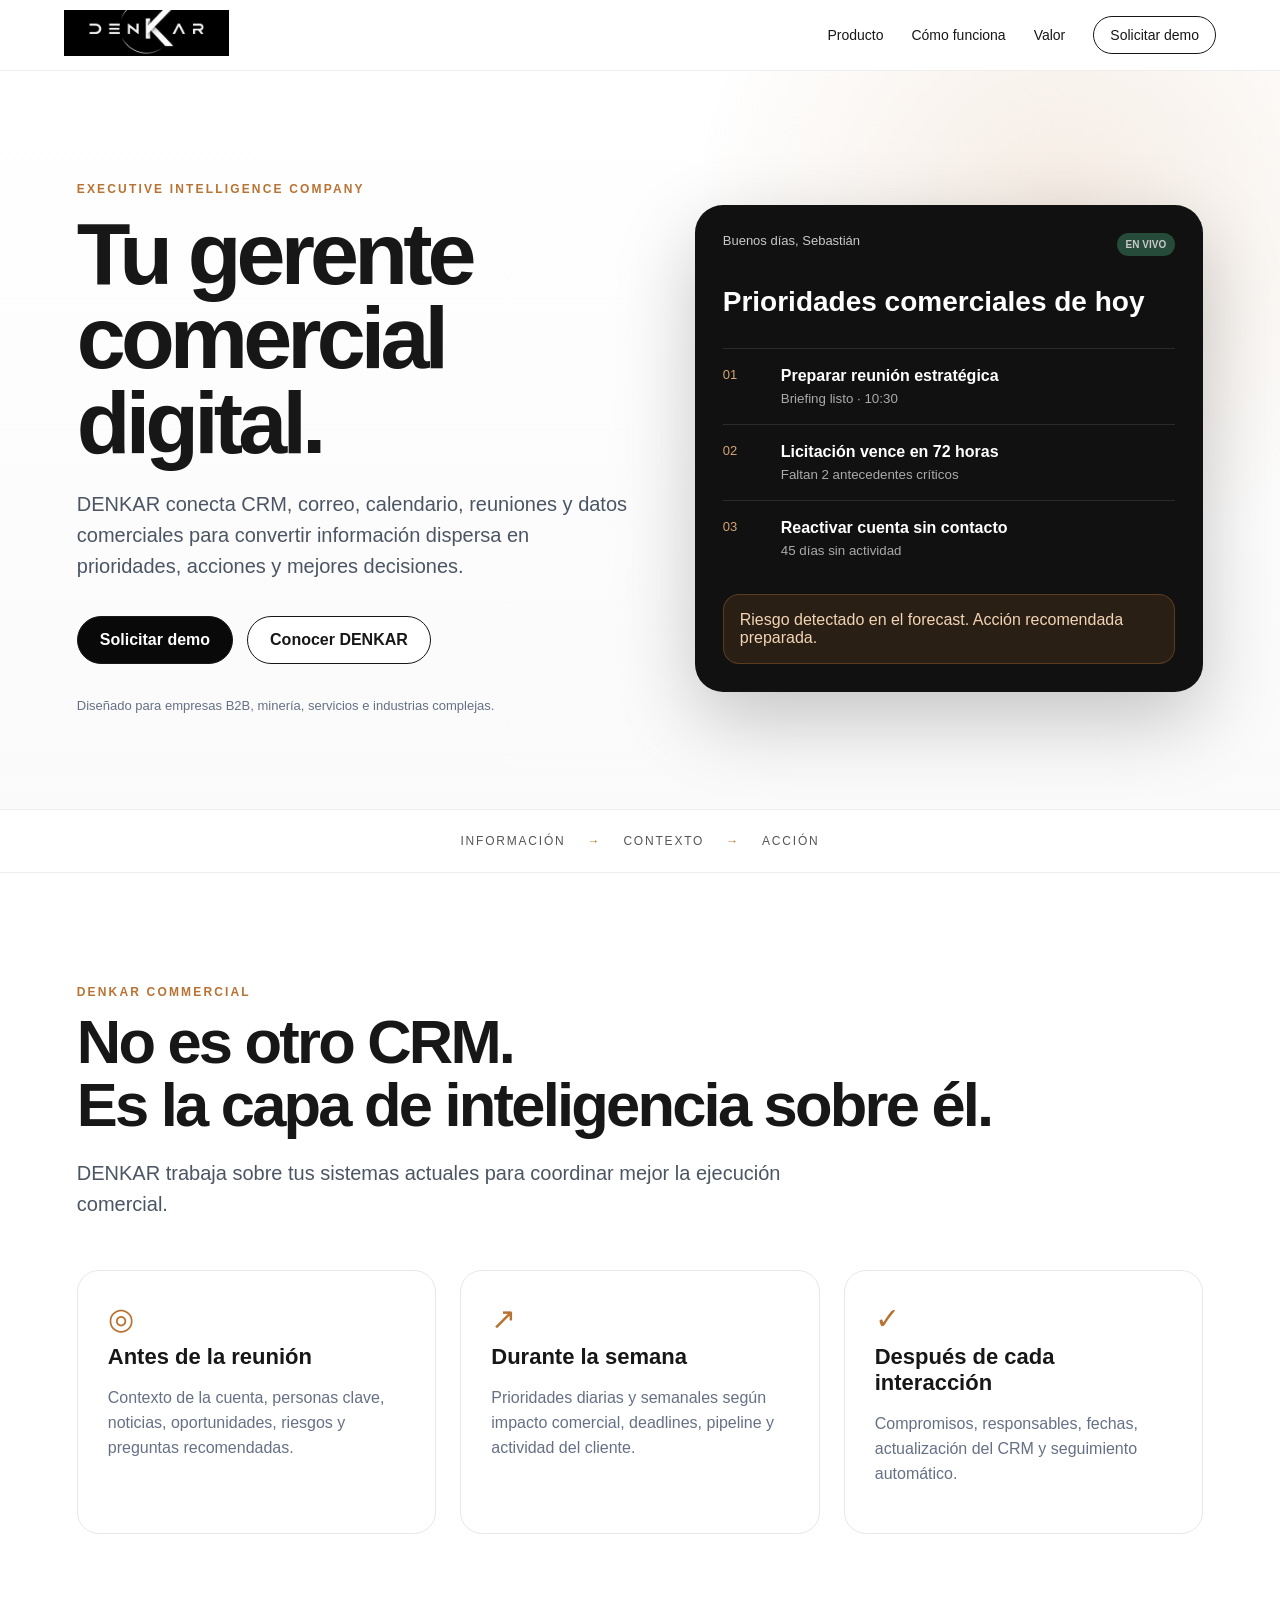
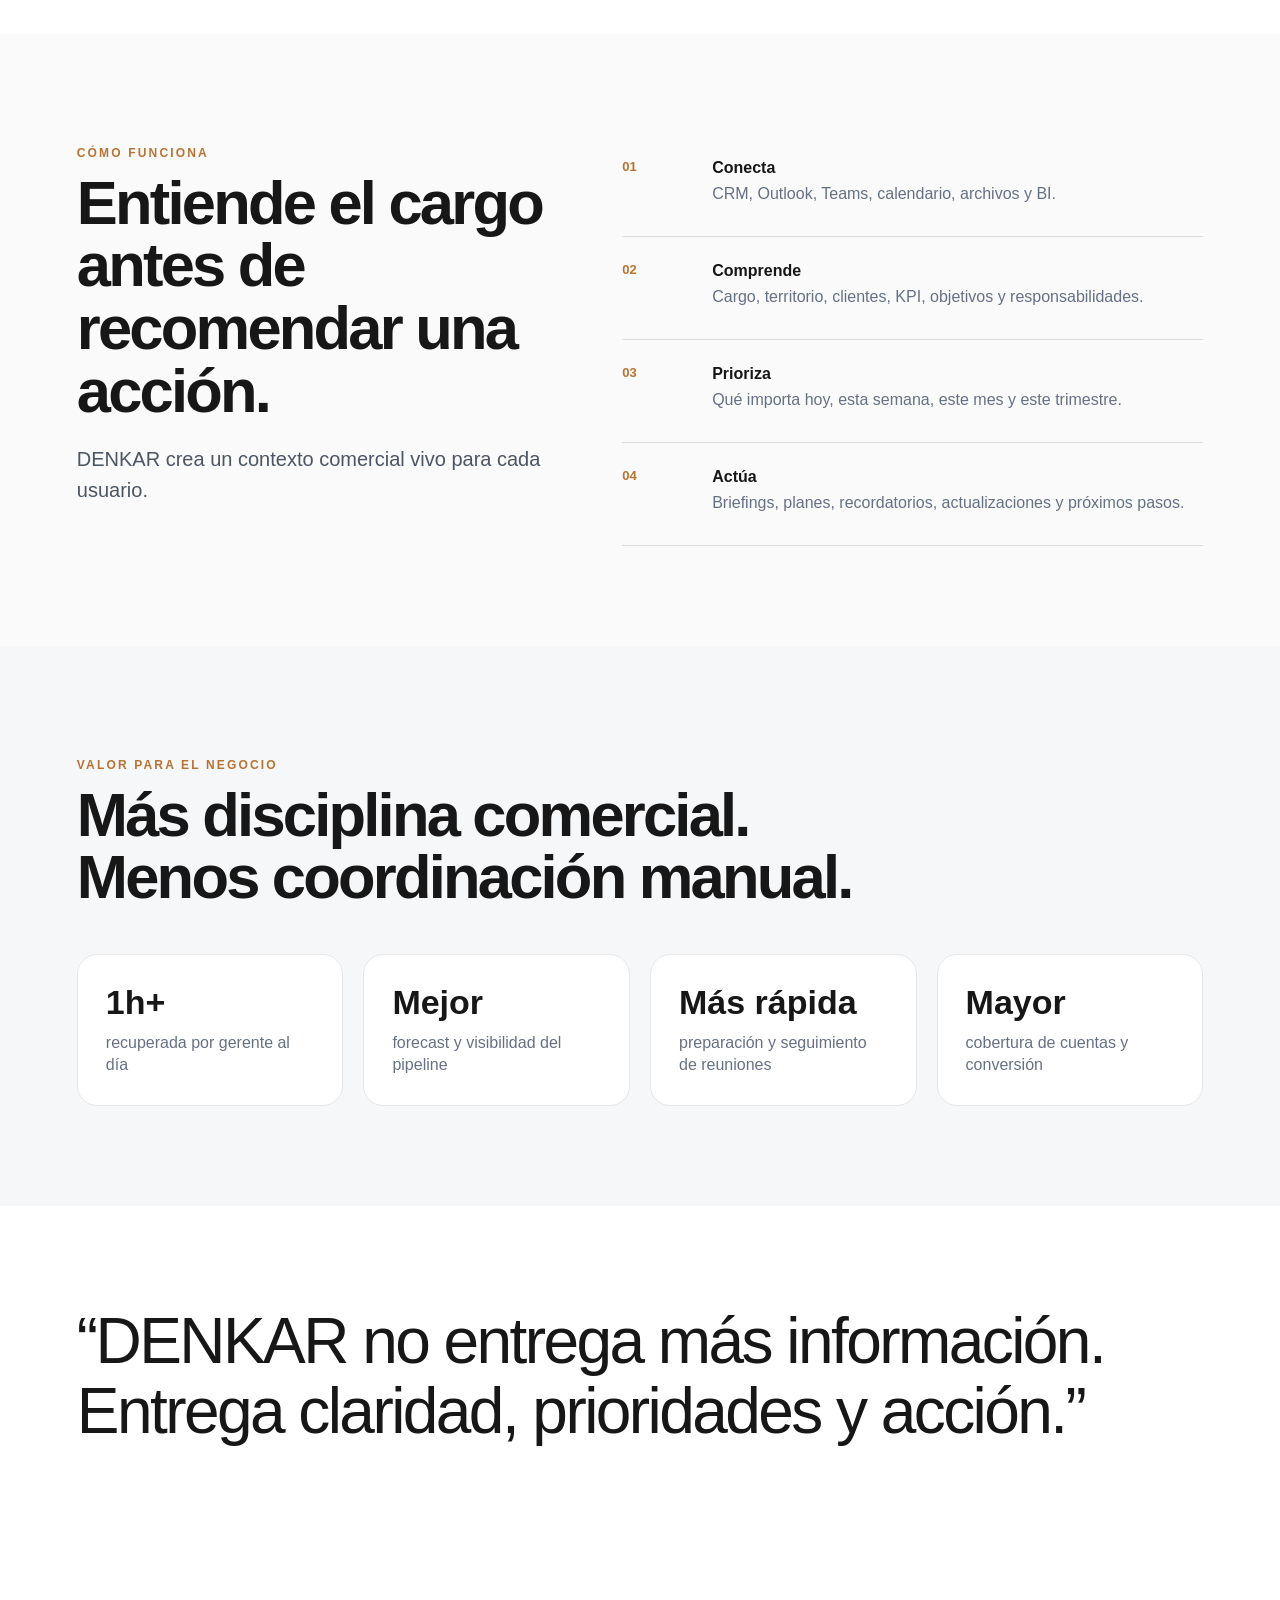
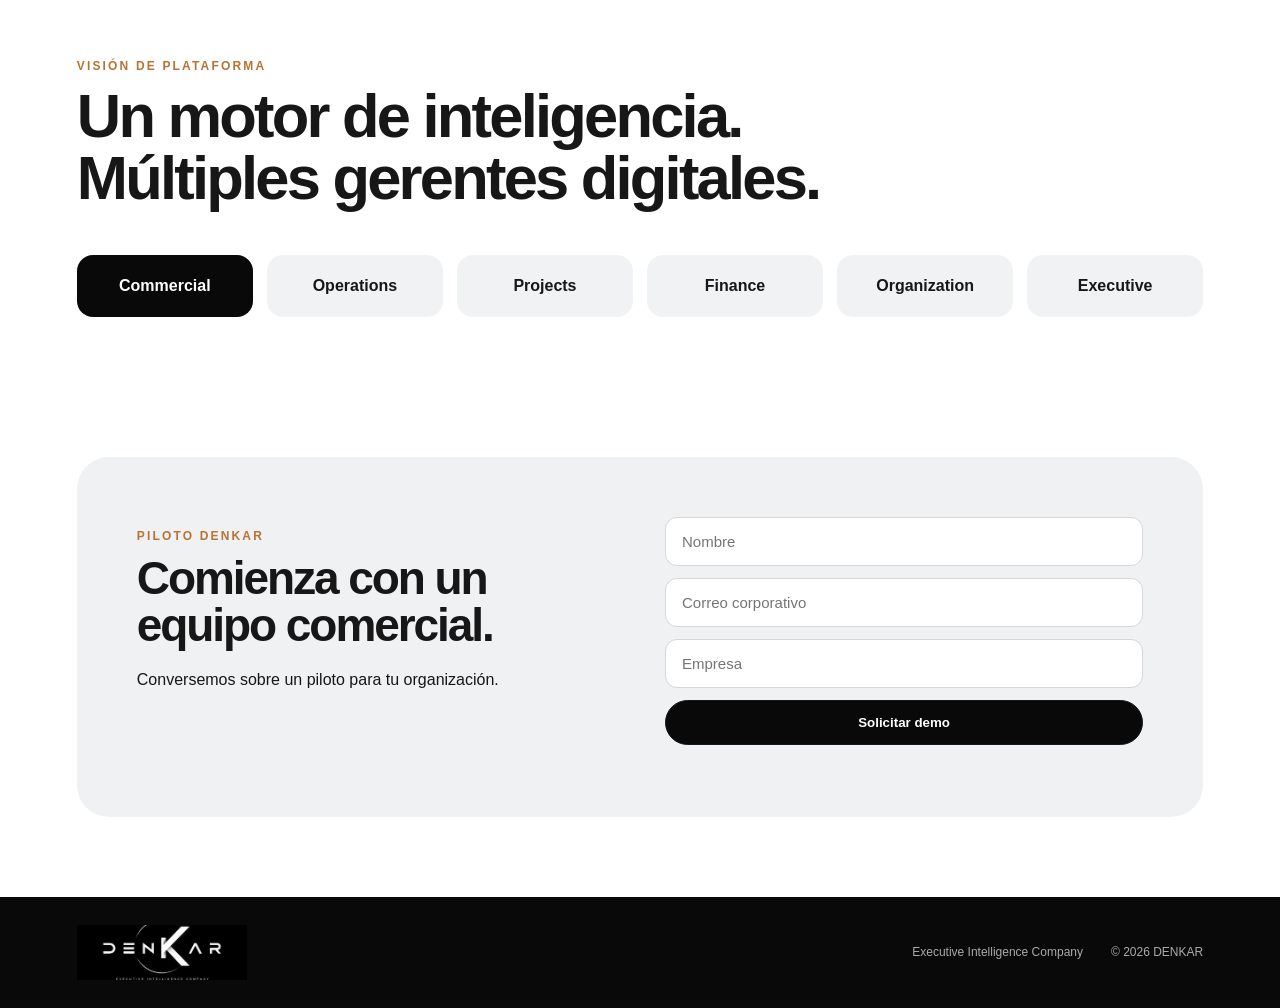
==== index.html @ 56a91b13 "Upload DENKAR website v1" ====
<!doctype html><html lang="es"><head><meta charset="utf-8"><meta name="viewport" content="width=device-width,initial-scale=1"><title>DENKAR | Executive Intelligence Company</title><meta name="description" content="DENKAR convierte información comercial dispersa en prioridades, acciones y mejores decisiones."><link rel="icon" href="favicon.png"><link rel="stylesheet" href="styles.css"></head><body>
<header><a href="#inicio"><img src="denkar-logo.png" alt="DENKAR"></a><nav><a href="#producto">Producto</a><a href="#como">Cómo funciona</a><a href="#valor">Valor</a><a class="pill" href="#contacto">Solicitar demo</a></nav></header>
<main id="inicio">
<section class="hero"><div><p class="eyebrow">EXECUTIVE INTELLIGENCE COMPANY</p><h1>Tu gerente comercial digital.</h1><p class="lead">DENKAR conecta CRM, correo, calendario, reuniones y datos comerciales para convertir información dispersa en prioridades, acciones y mejores decisiones.</p><div class="actions"><a class="btn dark" href="#contacto">Solicitar demo</a><a class="btn light" href="#producto">Conocer DENKAR</a></div><p class="micro">Diseñado para empresas B2B, minería, servicios e industrias complejas.</p></div>
<div class="card"><div class="top"><span>Buenos días, Sebastián</span><b>EN VIVO</b></div><h3>Prioridades comerciales de hoy</h3><div class="item"><span>01</span><div><strong>Preparar reunión estratégica</strong><small>Briefing listo · 10:30</small></div></div><div class="item"><span>02</span><div><strong>Licitación vence en 72 horas</strong><small>Faltan 2 antecedentes críticos</small></div></div><div class="item"><span>03</span><div><strong>Reactivar cuenta sin contacto</strong><small>45 días sin actividad</small></div></div><div class="alert">Riesgo detectado en el forecast. Acción recomendada preparada.</div></div></section>
<section class="bar"><span>INFORMACIÓN</span><b>→</b><span>CONTEXTO</span><b>→</b><span>ACCIÓN</span></section>
<section id="producto" class="section"><p class="eyebrow">DENKAR COMMERCIAL</p><h2>No es otro CRM.<br>Es la capa de inteligencia sobre él.</h2><p class="intro">DENKAR trabaja sobre tus sistemas actuales para coordinar mejor la ejecución comercial.</p><div class="grid"><article><div class="icon">◎</div><h3>Antes de la reunión</h3><p>Contexto de la cuenta, personas clave, noticias, oportunidades, riesgos y preguntas recomendadas.</p></article><article><div class="icon">↗</div><h3>Durante la semana</h3><p>Prioridades diarias y semanales según impacto comercial, deadlines, pipeline y actividad del cliente.</p></article><article><div class="icon">✓</div><h3>Después de cada interacción</h3><p>Compromisos, responsables, fechas, actualización del CRM y seguimiento automático.</p></article></div></section>
<section id="como" class="section split"><div><p class="eyebrow">CÓMO FUNCIONA</p><h2>Entiende el cargo antes de recomendar una acción.</h2><p class="intro">DENKAR crea un contexto comercial vivo para cada usuario.</p></div><div class="steps"><div><span>01</span><section><strong>Conecta</strong><p>CRM, Outlook, Teams, calendario, archivos y BI.</p></section></div><div><span>02</span><section><strong>Comprende</strong><p>Cargo, territorio, clientes, KPI, objetivos y responsabilidades.</p></section></div><div><span>03</span><section><strong>Prioriza</strong><p>Qué importa hoy, esta semana, este mes y este trimestre.</p></section></div><div><span>04</span><section><strong>Actúa</strong><p>Briefings, planes, recordatorios, actualizaciones y próximos pasos.</p></section></div></div></section>
<section id="valor" class="section soft"><p class="eyebrow">VALOR PARA EL NEGOCIO</p><h2>Más disciplina comercial.<br>Menos coordinación manual.</h2><div class="metrics"><div><strong>1h+</strong><span>recuperada por gerente al día</span></div><div><strong>Mejor</strong><span>forecast y visibilidad del pipeline</span></div><div><strong>Más rápida</strong><span>preparación y seguimiento de reuniones</span></div><div><strong>Mayor</strong><span>cobertura de cuentas y conversión</span></div></div></section>
<section class="section quote"><blockquote>“DENKAR no entrega más información.<br>Entrega claridad, prioridades y acción.”</blockquote></section>
<section class="section"><p class="eyebrow">VISIÓN DE PLATAFORMA</p><h2>Un motor de inteligencia.<br>Múltiples gerentes digitales.</h2><div class="products"><div class="active">Commercial</div><div>Operations</div><div>Projects</div><div>Finance</div><div>Organization</div><div>Executive</div></div></section>
<section id="contacto" class="contact"><div><p class="eyebrow">PILOTO DENKAR</p><h2>Comienza con un equipo comercial.</h2><p>Conversemos sobre un piloto para tu organización.</p></div><form id="form"><input placeholder="Nombre" required><input type="email" placeholder="Correo corporativo" required><input placeholder="Empresa" required><button class="btn dark">Solicitar demo</button><small id="msg"></small></form></section>
</main><footer><img src="denkar-logo.png" alt="DENKAR"><div><span>Executive Intelligence Company</span><span>© 2026 DENKAR</span></div></footer><script src="script.js"></script></body></html>
---- styles.css ----
:root{--black:#090909;--ink:#171717;--gray:#667085;--line:#e7e7e7;--soft:#f6f7f9;--white:#fff;--copper:#b87333}*{box-sizing:border-box}html{scroll-behavior:smooth}body{margin:0;font-family:Arial,Helvetica,sans-serif;color:var(--ink);background:#fff}a{text-decoration:none;color:inherit}header{position:sticky;top:0;z-index:30;display:flex;align-items:center;justify-content:space-between;padding:10px 5vw;background:rgba(255,255,255,.94);backdrop-filter:blur(14px);border-bottom:1px solid #eee}header img{width:165px;height:46px;object-fit:cover}nav{display:flex;align-items:center;gap:28px;font-size:14px}.pill{border:1px solid var(--ink);padding:10px 16px;border-radius:999px}.hero{min-height:82vh;padding:80px 6vw 64px;display:grid;grid-template-columns:1.05fr .95fr;gap:56px;align-items:center;background:radial-gradient(circle at 83% 18%,rgba(184,115,51,.13),transparent 30%),linear-gradient(#fff,#fafafa)}.eyebrow{font-size:12px;letter-spacing:.18em;font-weight:700;color:var(--copper)}h1{font-size:clamp(50px,7vw,88px);line-height:.96;letter-spacing:-.055em;margin:16px 0 24px}h2{font-size:clamp(36px,4.8vw,62px);line-height:1.02;letter-spacing:-.045em;margin:12px 0 22px}h3{font-size:22px;margin:8px 0 12px}.lead,.intro{font-size:20px;line-height:1.55;color:#4b5563;max-width:760px}.actions{display:flex;gap:14px;margin:34px 0}.btn{display:inline-flex;align-items:center;justify-content:center;padding:14px 22px;border-radius:999px;font-weight:700;border:1px solid var(--ink)}.dark{background:var(--black);color:#fff}.light{background:#fff}.micro{font-size:13px;color:var(--gray)}.card{width:min(520px,100%);background:#111;color:#fff;border-radius:28px;padding:28px;box-shadow:0 28px 80px rgba(0,0,0,.22)}.top{display:flex;justify-content:space-between;font-size:13px;color:#c9c9c9}.top b{background:#274b3a;padding:6px 9px;border-radius:999px;font-size:10px}.card h3{font-size:28px;margin:30px 0}.item{display:grid;grid-template-columns:44px 1fr;gap:14px;padding:18px 0;border-top:1px solid #2b2b2b}.item>span{color:#d5a474;font-size:13px}.item small{display:block;color:#aaa;margin-top:6px}.alert{margin-top:18px;background:rgba(184,115,51,.15);border:1px solid rgba(184,115,51,.35);padding:16px;border-radius:16px;color:#f2d4b4}.bar{display:flex;justify-content:center;gap:22px;align-items:center;padding:24px;border-top:1px solid #eee;border-bottom:1px solid #eee;font-size:12px;letter-spacing:.15em;color:#555}.bar b{color:var(--copper)}.section{padding:100px 6vw}.grid{display:grid;grid-template-columns:repeat(3,1fr);gap:24px;margin-top:50px}.grid article{border:1px solid var(--line);border-radius:22px;padding:30px;background:#fff}.grid p{color:var(--gray);line-height:1.55}.icon{font-size:30px;color:var(--copper)}.split{display:grid;grid-template-columns:.9fr 1.1fr;gap:70px;align-items:start;background:#fafafa}.steps>div{display:grid;grid-template-columns:70px 1fr;gap:20px;padding:25px 0;border-bottom:1px solid #ddd}.steps span{font-size:13px;color:var(--copper);font-weight:700}.steps p{color:var(--gray);margin:8px 0}.soft{background:var(--soft)}.metrics{display:grid;grid-template-columns:repeat(4,1fr);gap:20px;margin-top:45px}.metrics div{background:#fff;border:1px solid var(--line);border-radius:20px;padding:28px}.metrics strong{display:block;font-size:34px;margin-bottom:10px}.metrics span{color:var(--gray);line-height:1.4}.quote blockquote{font-size:clamp(36px,5vw,64px);line-height:1.1;letter-spacing:-.04em;margin:0;max-width:1100px}.products{display:grid;grid-template-columns:repeat(6,1fr);gap:14px;margin-top:45px}.products div{padding:22px 14px;border-radius:16px;background:#f1f2f4;text-align:center;font-weight:700}.products .active{background:var(--black);color:#fff}.contact{margin:40px 6vw 80px;padding:60px;border-radius:32px;background:#f0f1f3;display:grid;grid-template-columns:1fr 1fr;gap:50px}.contact h2{font-size:46px}form{display:grid;gap:12px}input{width:100%;padding:15px 16px;border:1px solid #d7d7d7;border-radius:12px;font-size:15px;background:#fff}footer{background:#090909;color:#fff;padding:28px 6vw;display:flex;align-items:center;justify-content:space-between}footer img{width:170px;height:55px;object-fit:cover}footer div{display:flex;gap:28px;color:#aaa;font-size:12px}@media(max-width:900px){nav a:not(.pill){display:none}.hero,.split,.contact{grid-template-columns:1fr}.grid,.metrics{grid-template-columns:1fr 1fr}.products{grid-template-columns:repeat(2,1fr)}}@media(max-width:600px){.hero,.section{padding:65px 22px}header{padding:10px 18px}header img{width:130px}.grid,.metrics{grid-template-columns:1fr}.contact{margin:20px;padding:32px 22px}.bar{gap:9px;font-size:9px}footer{flex-direction:column;gap:18px;align-items:flex-start}}
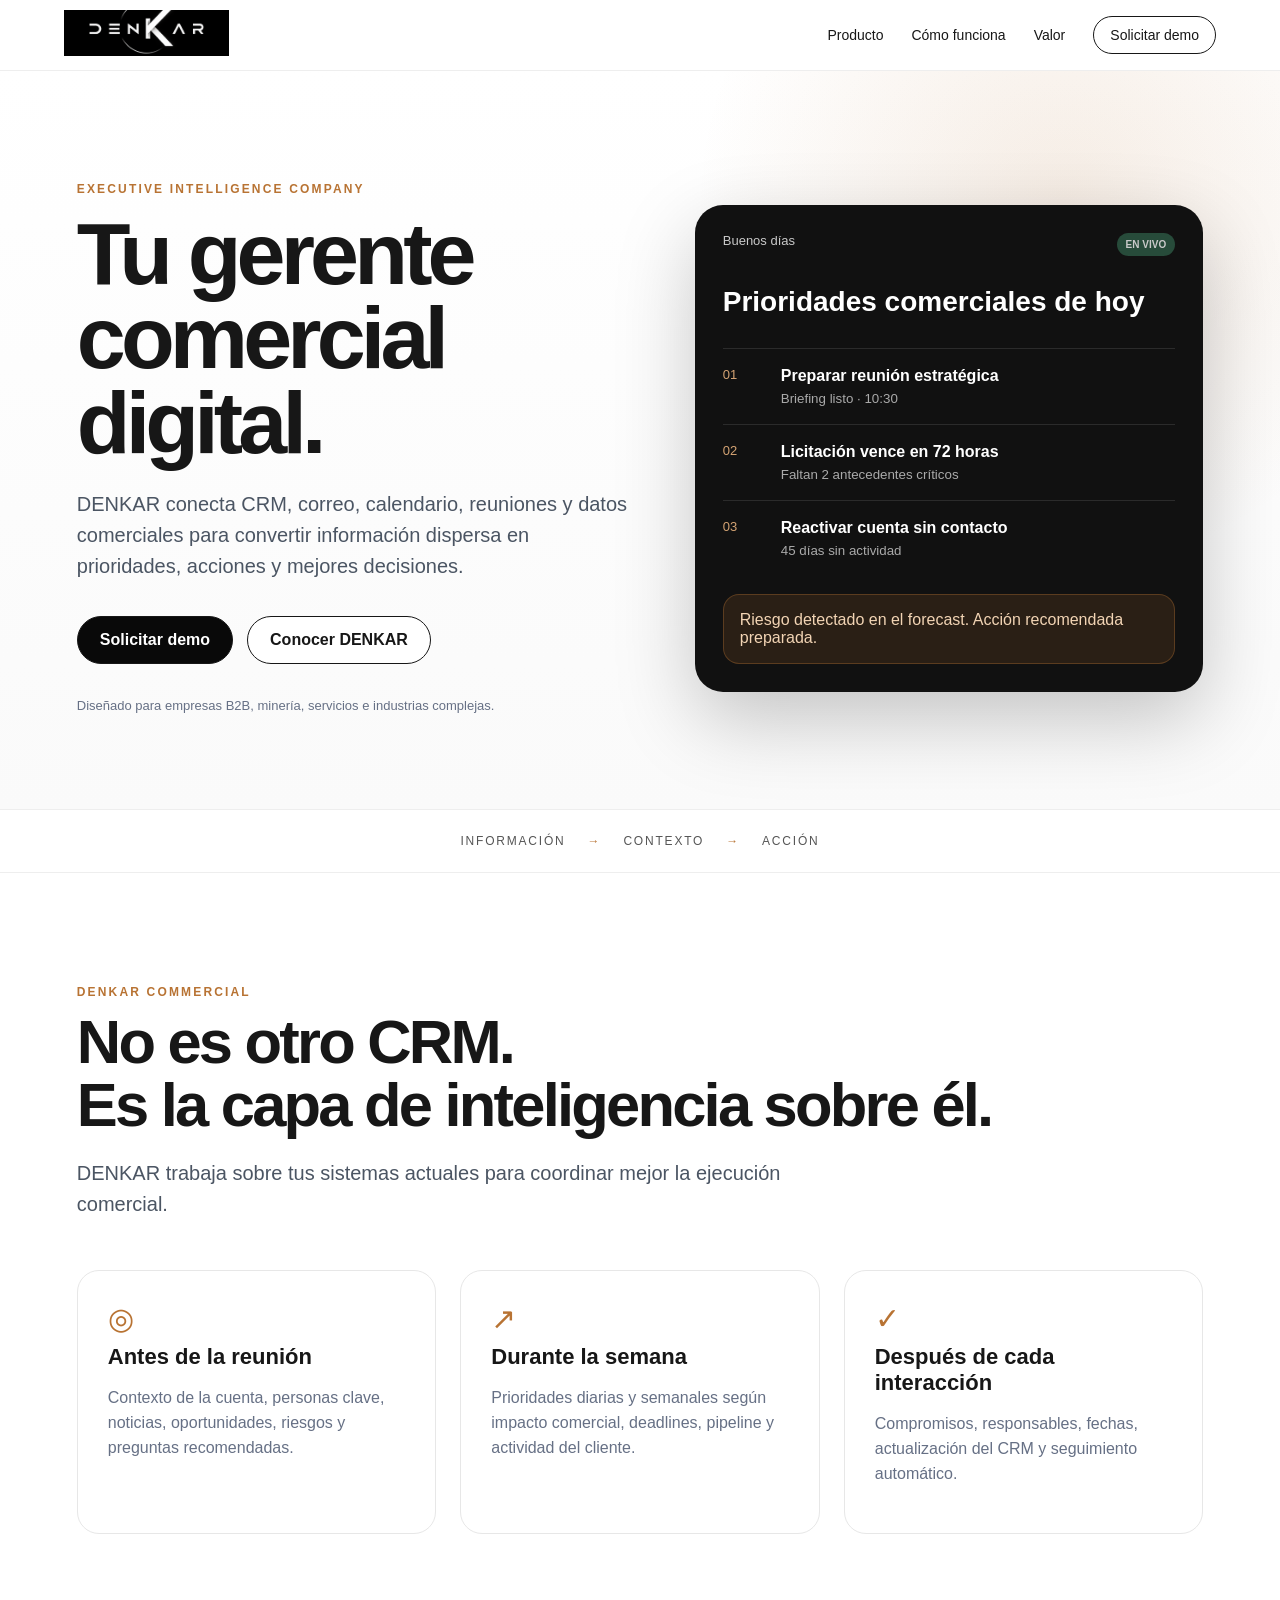
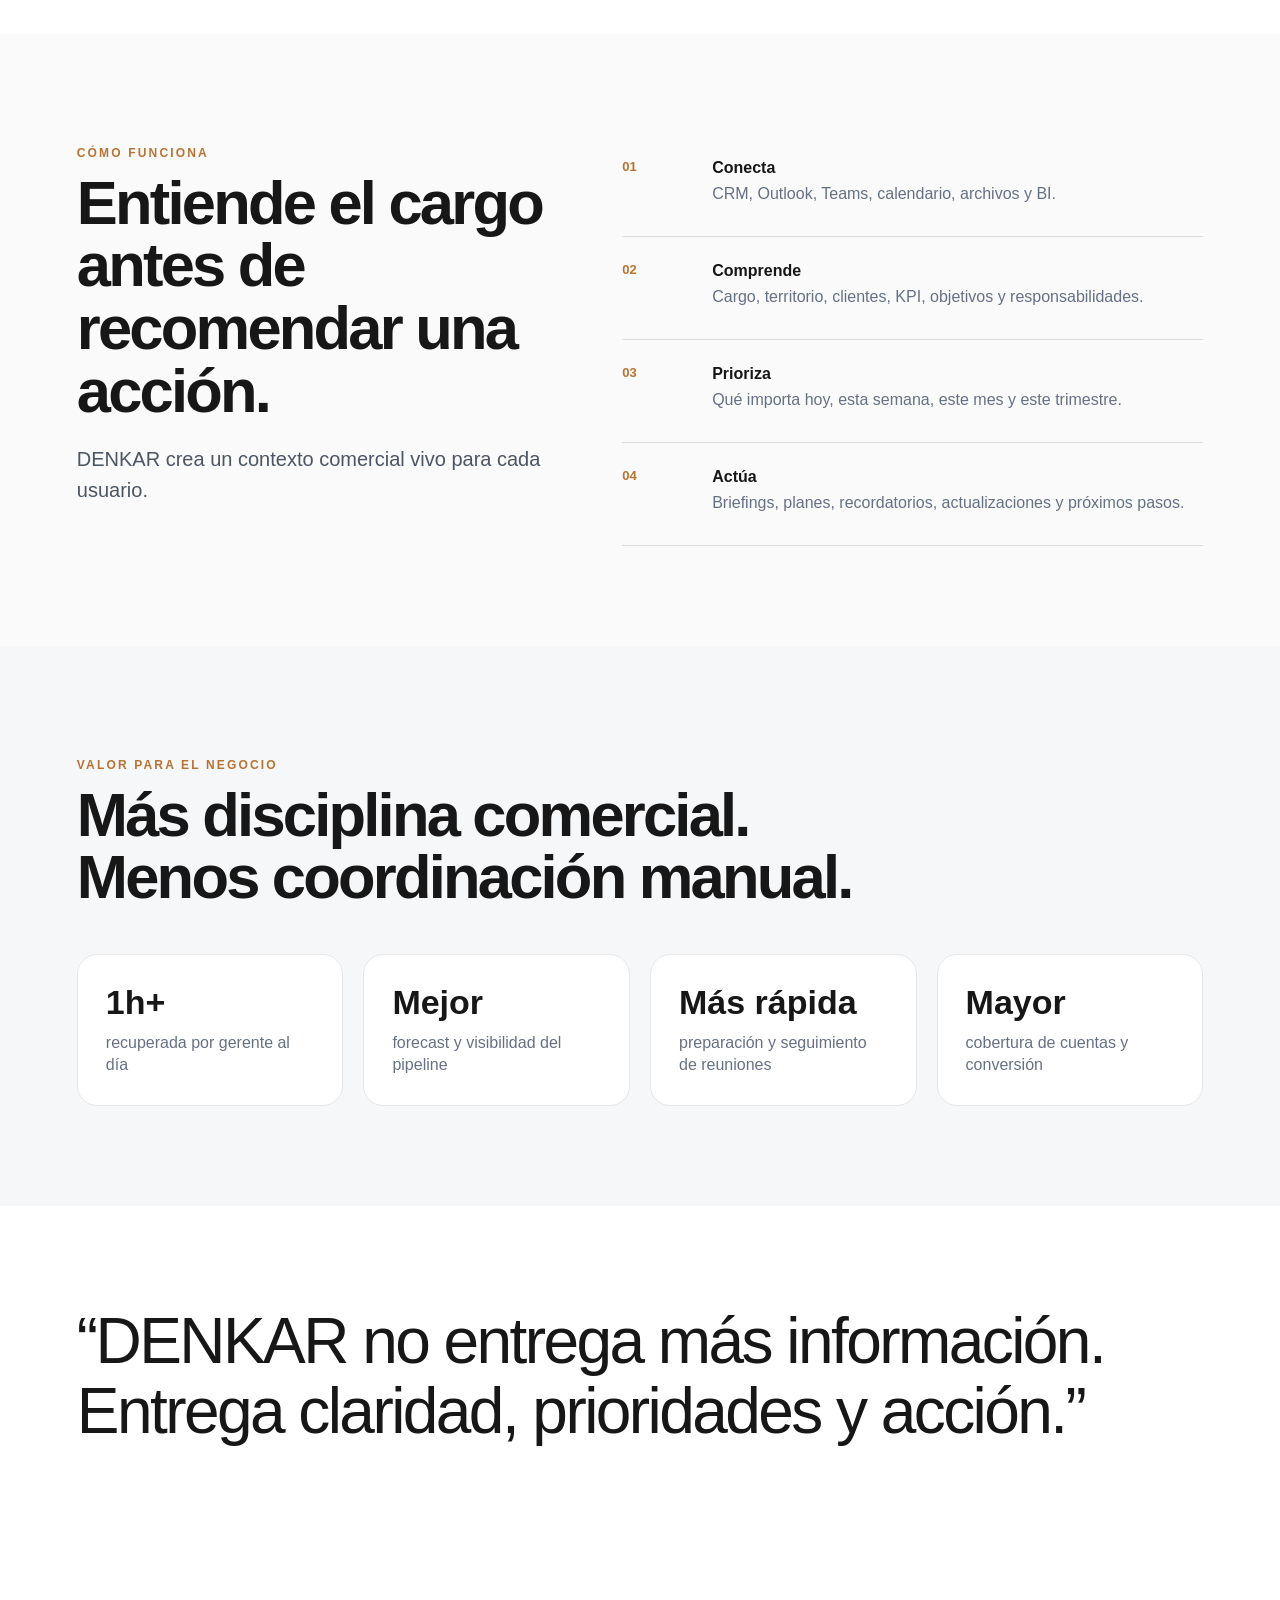
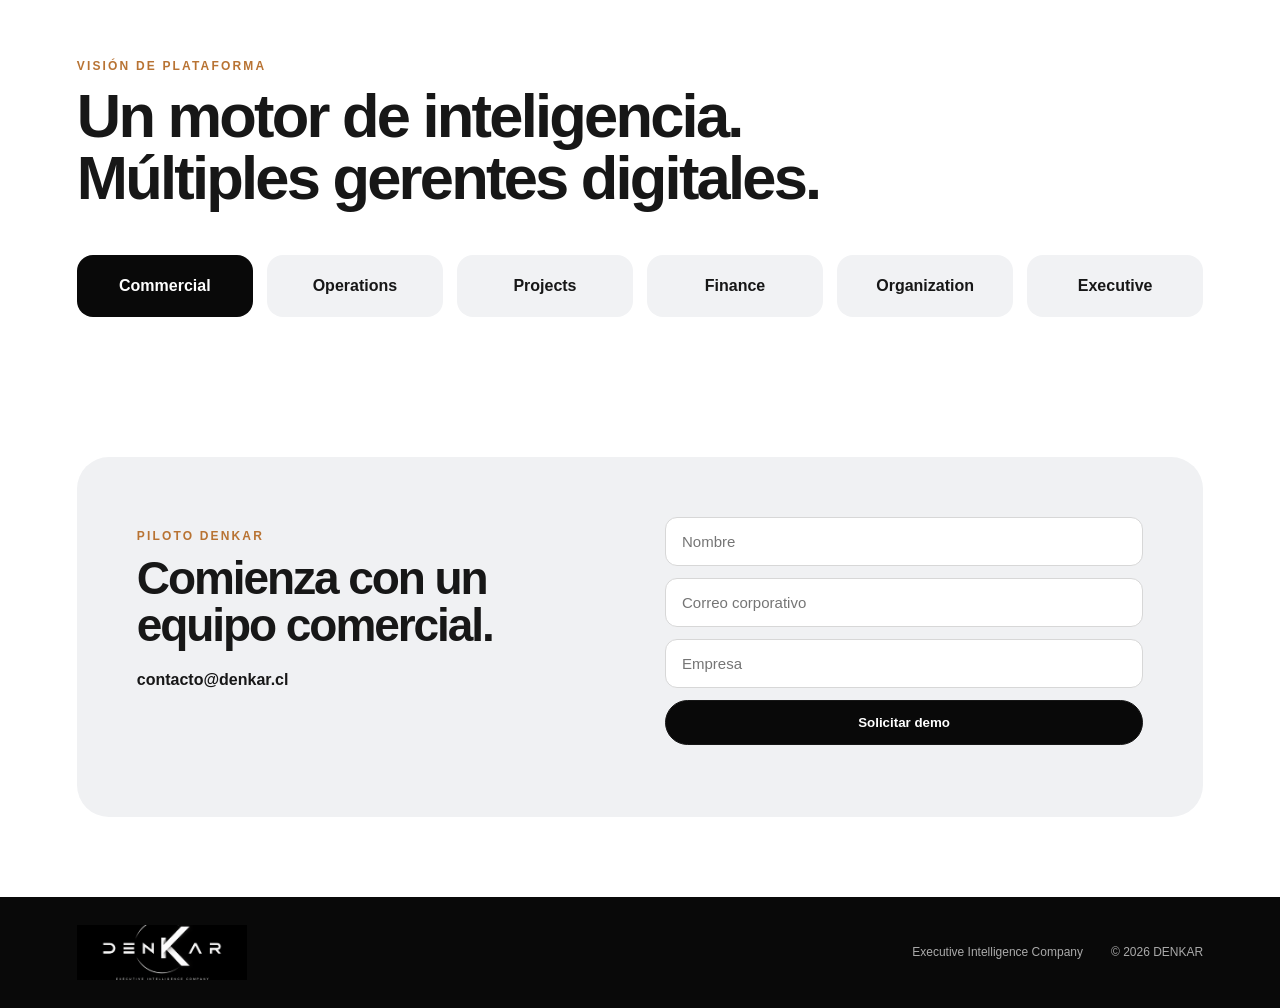
==== commit ec7ca58b: "Update index.html" ====
--- a/index.html
+++ b/index.html
@@ -2,12 +2,12 @@
 <header><a href="#inicio"><img src="denkar-logo.png" alt="DENKAR"></a><nav><a href="#producto">Producto</a><a href="#como">Cómo funciona</a><a href="#valor">Valor</a><a class="pill" href="#contacto">Solicitar demo</a></nav></header>
 <main id="inicio">
 <section class="hero"><div><p class="eyebrow">EXECUTIVE INTELLIGENCE COMPANY</p><h1>Tu gerente comercial digital.</h1><p class="lead">DENKAR conecta CRM, correo, calendario, reuniones y datos comerciales para convertir información dispersa en prioridades, acciones y mejores decisiones.</p><div class="actions"><a class="btn dark" href="#contacto">Solicitar demo</a><a class="btn light" href="#producto">Conocer DENKAR</a></div><p class="micro">Diseñado para empresas B2B, minería, servicios e industrias complejas.</p></div>
-<div class="card"><div class="top"><span>Buenos días, Sebastián</span><b>EN VIVO</b></div><h3>Prioridades comerciales de hoy</h3><div class="item"><span>01</span><div><strong>Preparar reunión estratégica</strong><small>Briefing listo · 10:30</small></div></div><div class="item"><span>02</span><div><strong>Licitación vence en 72 horas</strong><small>Faltan 2 antecedentes críticos</small></div></div><div class="item"><span>03</span><div><strong>Reactivar cuenta sin contacto</strong><small>45 días sin actividad</small></div></div><div class="alert">Riesgo detectado en el forecast. Acción recomendada preparada.</div></div></section>
+<div class="card"><div class="top"><span>Buenos días</span><b>EN VIVO</b></div><h3>Prioridades comerciales de hoy</h3><div class="item"><span>01</span><div><strong>Preparar reunión estratégica</strong><small>Briefing listo · 10:30</small></div></div><div class="item"><span>02</span><div><strong>Licitación vence en 72 horas</strong><small>Faltan 2 antecedentes críticos</small></div></div><div class="item"><span>03</span><div><strong>Reactivar cuenta sin contacto</strong><small>45 días sin actividad</small></div></div><div class="alert">Riesgo detectado en el forecast. Acción recomendada preparada.</div></div></section>
 <section class="bar"><span>INFORMACIÓN</span><b>→</b><span>CONTEXTO</span><b>→</b><span>ACCIÓN</span></section>
 <section id="producto" class="section"><p class="eyebrow">DENKAR COMMERCIAL</p><h2>No es otro CRM.<br>Es la capa de inteligencia sobre él.</h2><p class="intro">DENKAR trabaja sobre tus sistemas actuales para coordinar mejor la ejecución comercial.</p><div class="grid"><article><div class="icon">◎</div><h3>Antes de la reunión</h3><p>Contexto de la cuenta, personas clave, noticias, oportunidades, riesgos y preguntas recomendadas.</p></article><article><div class="icon">↗</div><h3>Durante la semana</h3><p>Prioridades diarias y semanales según impacto comercial, deadlines, pipeline y actividad del cliente.</p></article><article><div class="icon">✓</div><h3>Después de cada interacción</h3><p>Compromisos, responsables, fechas, actualización del CRM y seguimiento automático.</p></article></div></section>
 <section id="como" class="section split"><div><p class="eyebrow">CÓMO FUNCIONA</p><h2>Entiende el cargo antes de recomendar una acción.</h2><p class="intro">DENKAR crea un contexto comercial vivo para cada usuario.</p></div><div class="steps"><div><span>01</span><section><strong>Conecta</strong><p>CRM, Outlook, Teams, calendario, archivos y BI.</p></section></div><div><span>02</span><section><strong>Comprende</strong><p>Cargo, territorio, clientes, KPI, objetivos y responsabilidades.</p></section></div><div><span>03</span><section><strong>Prioriza</strong><p>Qué importa hoy, esta semana, este mes y este trimestre.</p></section></div><div><span>04</span><section><strong>Actúa</strong><p>Briefings, planes, recordatorios, actualizaciones y próximos pasos.</p></section></div></div></section>
 <section id="valor" class="section soft"><p class="eyebrow">VALOR PARA EL NEGOCIO</p><h2>Más disciplina comercial.<br>Menos coordinación manual.</h2><div class="metrics"><div><strong>1h+</strong><span>recuperada por gerente al día</span></div><div><strong>Mejor</strong><span>forecast y visibilidad del pipeline</span></div><div><strong>Más rápida</strong><span>preparación y seguimiento de reuniones</span></div><div><strong>Mayor</strong><span>cobertura de cuentas y conversión</span></div></div></section>
 <section class="section quote"><blockquote>“DENKAR no entrega más información.<br>Entrega claridad, prioridades y acción.”</blockquote></section>
 <section class="section"><p class="eyebrow">VISIÓN DE PLATAFORMA</p><h2>Un motor de inteligencia.<br>Múltiples gerentes digitales.</h2><div class="products"><div class="active">Commercial</div><div>Operations</div><div>Projects</div><div>Finance</div><div>Organization</div><div>Executive</div></div></section>
-<section id="contacto" class="contact"><div><p class="eyebrow">PILOTO DENKAR</p><h2>Comienza con un equipo comercial.</h2><p>Conversemos sobre un piloto para tu organización.</p></div><form id="form"><input placeholder="Nombre" required><input type="email" placeholder="Correo corporativo" required><input placeholder="Empresa" required><button class="btn dark">Solicitar demo</button><small id="msg"></small></form></section>
-</main><footer><img src="denkar-logo.png" alt="DENKAR"><div><span>Executive Intelligence Company</span><span>© 2026 DENKAR</span></div></footer><script src="script.js"></script></body></html>+<section id="contacto" class="contact"><div><p class="eyebrow">PILOTO DENKAR</p><h2>Comienza con un equipo comercial.</h2><p><strong>contacto@denkar.cl</strong></p></div><form id="form"><input placeholder="Nombre" required><input type="email" placeholder="Correo corporativo" required><input placeholder="Empresa" required><button class="btn dark">Solicitar demo</button><small id="msg"></small></form></section>
+</main><footer><img src="denkar-logo.png" alt="DENKAR"><div><span>Executive Intelligence Company</span><span>© 2026 DENKAR</span></div></footer><script src="script.js"></script></body></html>
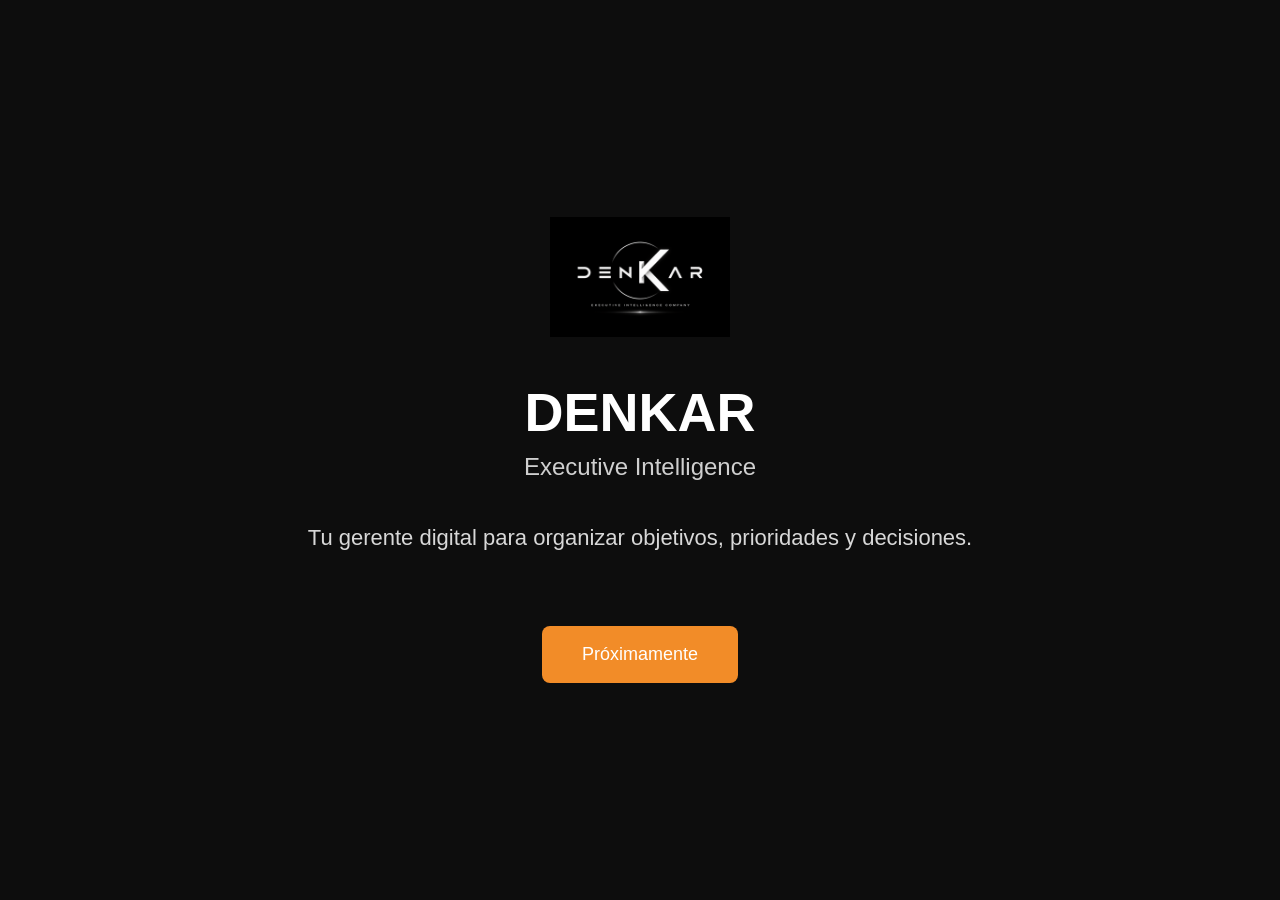
==== commit 37381759: "Update index.html" ====
--- a/index.html
+++ b/index.html
@@ -1,13 +1,107 @@
-<!doctype html><html lang="es"><head><meta charset="utf-8"><meta name="viewport" content="width=device-width,initial-scale=1"><title>DENKAR | Executive Intelligence Company</title><meta name="description" content="DENKAR convierte información comercial dispersa en prioridades, acciones y mejores decisiones."><link rel="icon" href="favicon.png"><link rel="stylesheet" href="styles.css"></head><body>
-<header><a href="#inicio"><img src="denkar-logo.png" alt="DENKAR"></a><nav><a href="#producto">Producto</a><a href="#como">Cómo funciona</a><a href="#valor">Valor</a><a class="pill" href="#contacto">Solicitar demo</a></nav></header>
-<main id="inicio">
-<section class="hero"><div><p class="eyebrow">EXECUTIVE INTELLIGENCE COMPANY</p><h1>Tu gerente comercial digital.</h1><p class="lead">DENKAR conecta CRM, correo, calendario, reuniones y datos comerciales para convertir información dispersa en prioridades, acciones y mejores decisiones.</p><div class="actions"><a class="btn dark" href="#contacto">Solicitar demo</a><a class="btn light" href="#producto">Conocer DENKAR</a></div><p class="micro">Diseñado para empresas B2B, minería, servicios e industrias complejas.</p></div>
-<div class="card"><div class="top"><span>Buenos días</span><b>EN VIVO</b></div><h3>Prioridades comerciales de hoy</h3><div class="item"><span>01</span><div><strong>Preparar reunión estratégica</strong><small>Briefing listo · 10:30</small></div></div><div class="item"><span>02</span><div><strong>Licitación vence en 72 horas</strong><small>Faltan 2 antecedentes críticos</small></div></div><div class="item"><span>03</span><div><strong>Reactivar cuenta sin contacto</strong><small>45 días sin actividad</small></div></div><div class="alert">Riesgo detectado en el forecast. Acción recomendada preparada.</div></div></section>
-<section class="bar"><span>INFORMACIÓN</span><b>→</b><span>CONTEXTO</span><b>→</b><span>ACCIÓN</span></section>
-<section id="producto" class="section"><p class="eyebrow">DENKAR COMMERCIAL</p><h2>No es otro CRM.<br>Es la capa de inteligencia sobre él.</h2><p class="intro">DENKAR trabaja sobre tus sistemas actuales para coordinar mejor la ejecución comercial.</p><div class="grid"><article><div class="icon">◎</div><h3>Antes de la reunión</h3><p>Contexto de la cuenta, personas clave, noticias, oportunidades, riesgos y preguntas recomendadas.</p></article><article><div class="icon">↗</div><h3>Durante la semana</h3><p>Prioridades diarias y semanales según impacto comercial, deadlines, pipeline y actividad del cliente.</p></article><article><div class="icon">✓</div><h3>Después de cada interacción</h3><p>Compromisos, responsables, fechas, actualización del CRM y seguimiento automático.</p></article></div></section>
-<section id="como" class="section split"><div><p class="eyebrow">CÓMO FUNCIONA</p><h2>Entiende el cargo antes de recomendar una acción.</h2><p class="intro">DENKAR crea un contexto comercial vivo para cada usuario.</p></div><div class="steps"><div><span>01</span><section><strong>Conecta</strong><p>CRM, Outlook, Teams, calendario, archivos y BI.</p></section></div><div><span>02</span><section><strong>Comprende</strong><p>Cargo, territorio, clientes, KPI, objetivos y responsabilidades.</p></section></div><div><span>03</span><section><strong>Prioriza</strong><p>Qué importa hoy, esta semana, este mes y este trimestre.</p></section></div><div><span>04</span><section><strong>Actúa</strong><p>Briefings, planes, recordatorios, actualizaciones y próximos pasos.</p></section></div></div></section>
-<section id="valor" class="section soft"><p class="eyebrow">VALOR PARA EL NEGOCIO</p><h2>Más disciplina comercial.<br>Menos coordinación manual.</h2><div class="metrics"><div><strong>1h+</strong><span>recuperada por gerente al día</span></div><div><strong>Mejor</strong><span>forecast y visibilidad del pipeline</span></div><div><strong>Más rápida</strong><span>preparación y seguimiento de reuniones</span></div><div><strong>Mayor</strong><span>cobertura de cuentas y conversión</span></div></div></section>
-<section class="section quote"><blockquote>“DENKAR no entrega más información.<br>Entrega claridad, prioridades y acción.”</blockquote></section>
-<section class="section"><p class="eyebrow">VISIÓN DE PLATAFORMA</p><h2>Un motor de inteligencia.<br>Múltiples gerentes digitales.</h2><div class="products"><div class="active">Commercial</div><div>Operations</div><div>Projects</div><div>Finance</div><div>Organization</div><div>Executive</div></div></section>
-<section id="contacto" class="contact"><div><p class="eyebrow">PILOTO DENKAR</p><h2>Comienza con un equipo comercial.</h2><p><strong>contacto@denkar.cl</strong></p></div><form id="form"><input placeholder="Nombre" required><input type="email" placeholder="Correo corporativo" required><input placeholder="Empresa" required><button class="btn dark">Solicitar demo</button><small id="msg"></small></form></section>
-</main><footer><img src="denkar-logo.png" alt="DENKAR"><div><span>Executive Intelligence Company</span><span>© 2026 DENKAR</span></div></footer><script src="script.js"></script></body></html>
+<!DOCTYPE html>
+<html lang="es">
+<head>
+<meta charset="UTF-8">
+<meta name="viewport" content="width=device-width, initial-scale=1">
+
+<title>DENKAR</title>
+
+<style>
+
+body{
+margin:0;
+background:#0d0d0d;
+color:white;
+font-family:Arial,Helvetica,sans-serif;
+display:flex;
+justify-content:center;
+align-items:center;
+height:100vh;
+}
+
+.container{
+text-align:center;
+max-width:700px;
+padding:30px;
+}
+
+img{
+width:180px;
+margin-bottom:40px;
+}
+
+h1{
+font-size:54px;
+margin:0;
+}
+
+h2{
+font-weight:400;
+color:#cfcfcf;
+margin-top:10px;
+}
+
+p{
+font-size:22px;
+margin-top:40px;
+line-height:1.5;
+color:#d8d8d8;
+}
+
+button{
+
+margin-top:50px;
+
+padding:18px 40px;
+
+font-size:18px;
+
+border:none;
+
+border-radius:8px;
+
+background:#f28c28;
+
+color:white;
+
+cursor:pointer;
+
+}
+
+button:hover{
+
+background:#ff9e3d;
+
+}
+
+</style>
+
+</head>
+
+<body>
+
+<div class="container">
+
+<img src="denkar-logo.png">
+
+<h1>DENKAR</h1>
+
+<h2>Executive Intelligence</h2>
+
+<p>
+
+Tu gerente digital para organizar objetivos, prioridades y decisiones.
+
+</p>
+
+<button>
+
+Próximamente
+
+</button>
+
+</div>
+
+</body>
+
+</html>
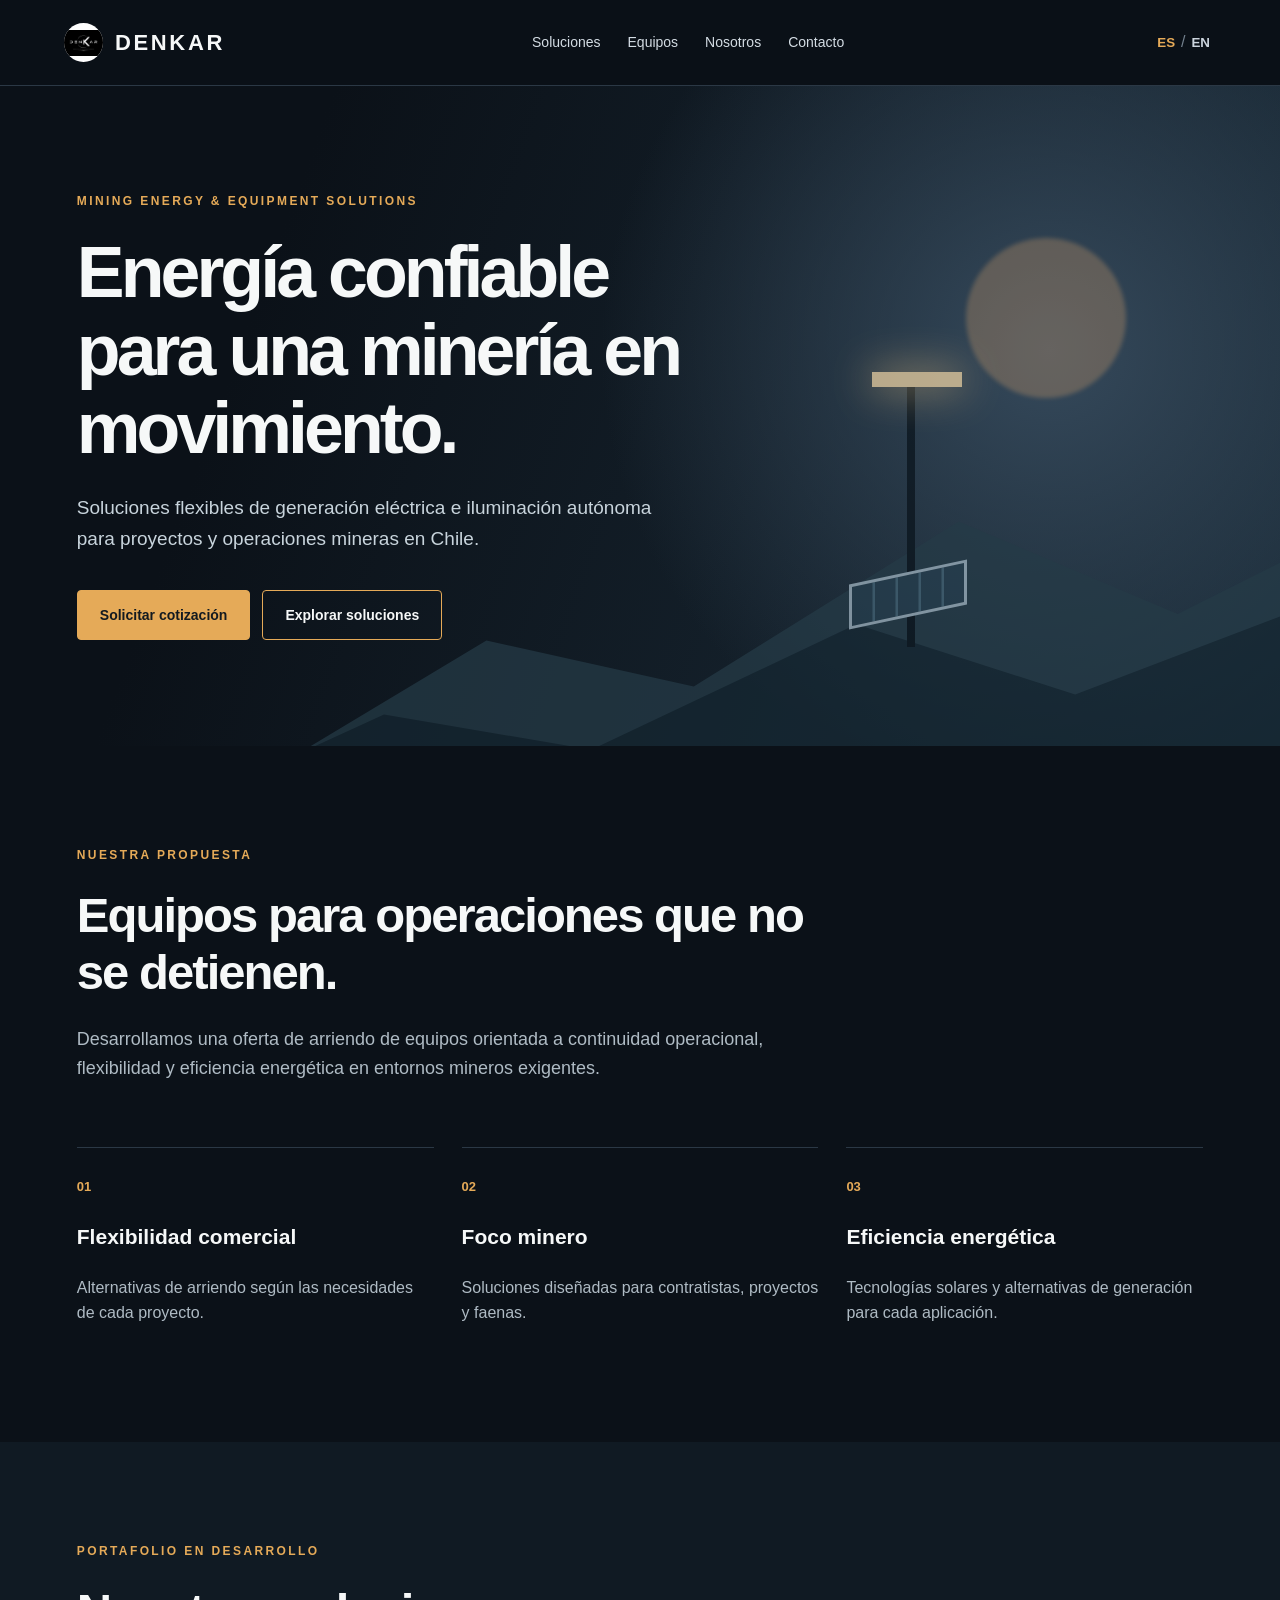
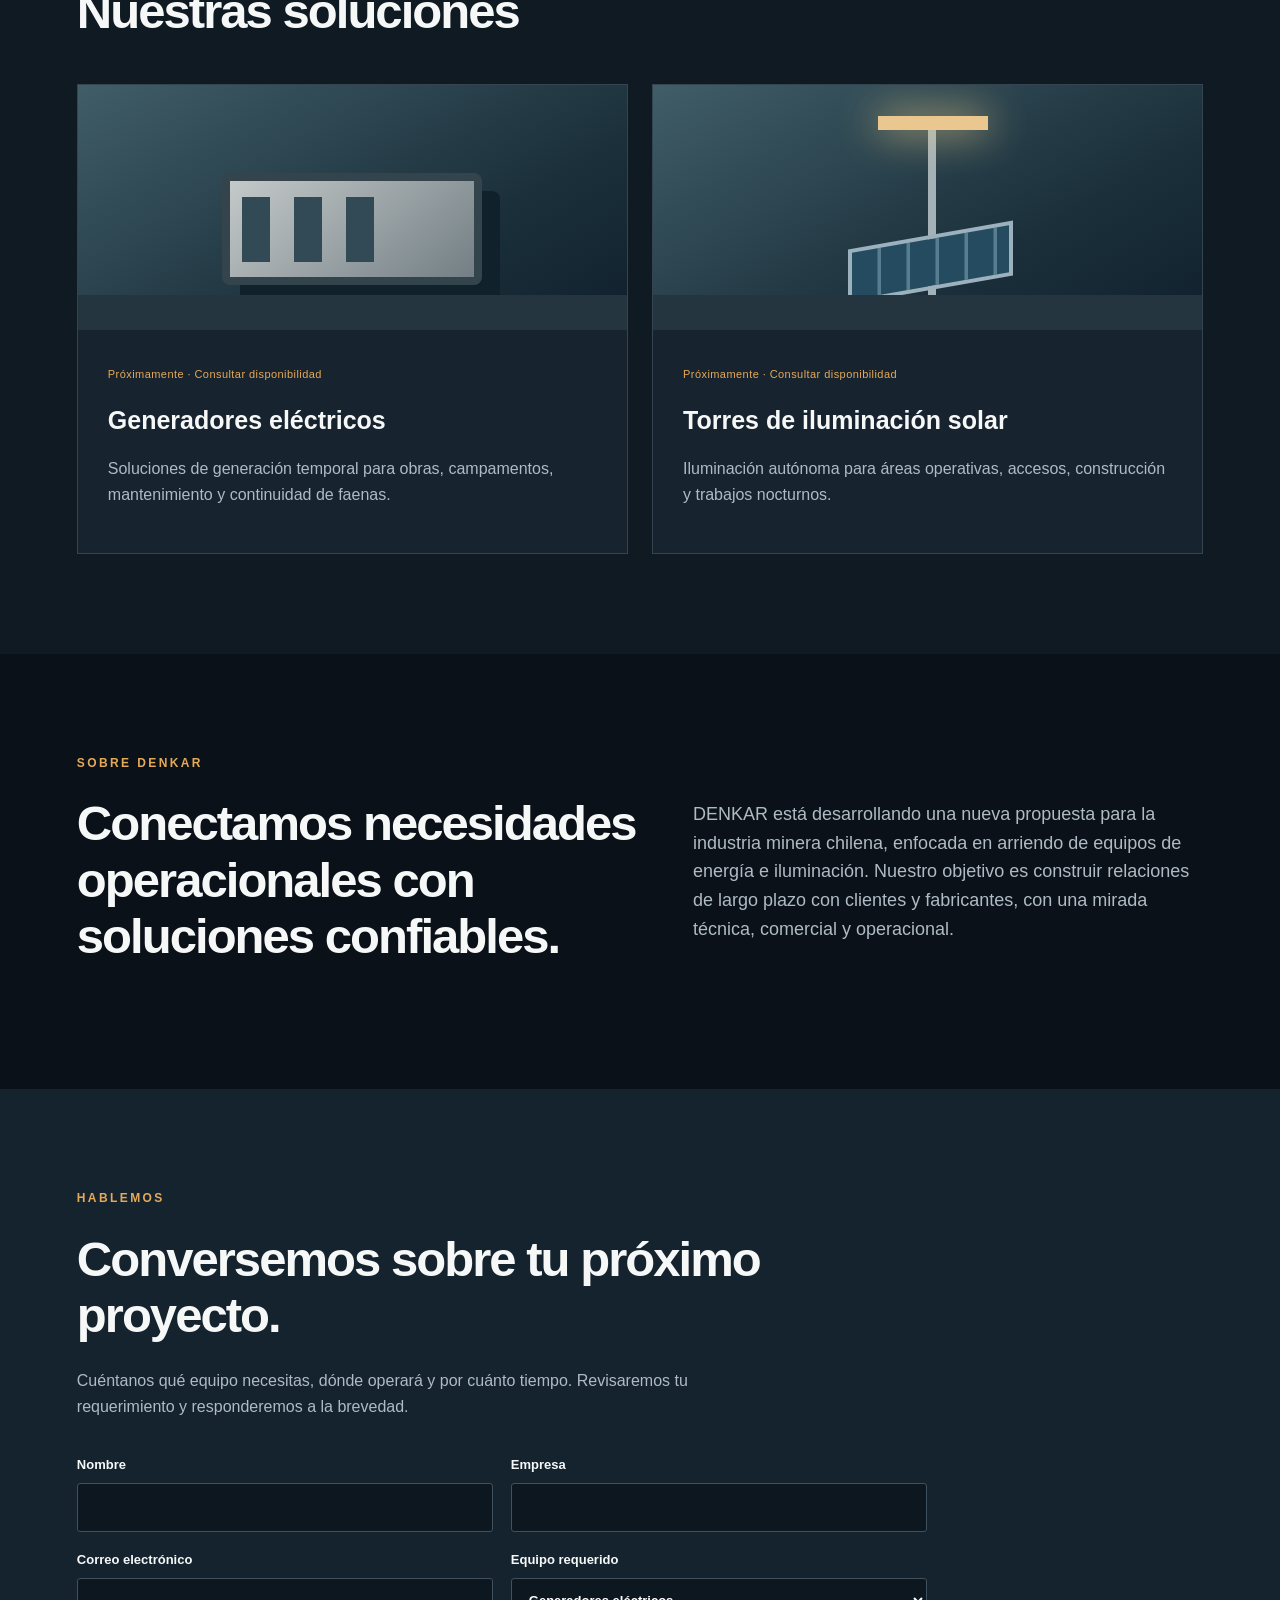
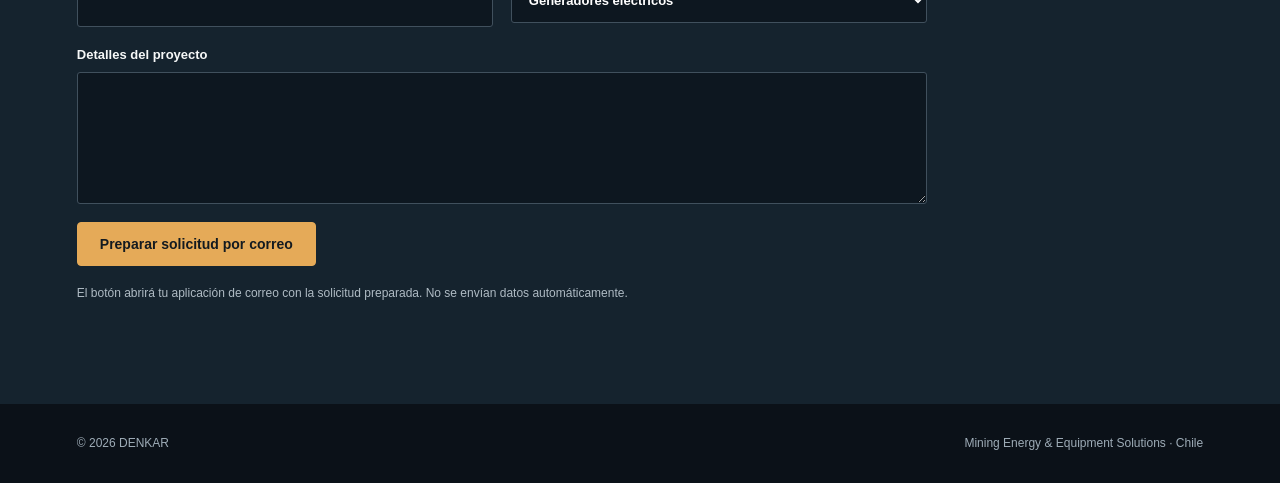
==== commit a4024ac1: "Add files via upload" ====
--- a/index.html
+++ b/index.html
@@ -1,107 +1,7 @@
-<!DOCTYPE html>
-<html lang="es">
-<head>
-<meta charset="UTF-8">
-<meta name="viewport" content="width=device-width, initial-scale=1">
-
-<title>DENKAR</title>
-
-<style>
-
-body{
-margin:0;
-background:#0d0d0d;
-color:white;
-font-family:Arial,Helvetica,sans-serif;
-display:flex;
-justify-content:center;
-align-items:center;
-height:100vh;
-}
-
-.container{
-text-align:center;
-max-width:700px;
-padding:30px;
-}
-
-img{
-width:180px;
-margin-bottom:40px;
-}
-
-h1{
-font-size:54px;
-margin:0;
-}
-
-h2{
-font-weight:400;
-color:#cfcfcf;
-margin-top:10px;
-}
-
-p{
-font-size:22px;
-margin-top:40px;
-line-height:1.5;
-color:#d8d8d8;
-}
-
-button{
-
-margin-top:50px;
-
-padding:18px 40px;
-
-font-size:18px;
-
-border:none;
-
-border-radius:8px;
-
-background:#f28c28;
-
-color:white;
-
-cursor:pointer;
-
-}
-
-button:hover{
-
-background:#ff9e3d;
-
-}
-
-</style>
-
-</head>
-
-<body>
-
-<div class="container">
-
-<img src="denkar-logo.png">
-
-<h1>DENKAR</h1>
-
-<h2>Executive Intelligence</h2>
-
-<p>
-
-Tu gerente digital para organizar objetivos, prioridades y decisiones.
-
-</p>
-
-<button>
-
-Próximamente
-
-</button>
-
-</div>
-
-</body>
-
-</html>
+<!doctype html><html lang="es"><head><meta charset="utf-8"><meta name="viewport" content="width=device-width,initial-scale=1"><meta name="description" content="DENKAR: soluciones de arriendo de generadores y torres de iluminación solar para minería en Chile."><title>DENKAR | Mining Energy & Equipment Solutions</title><link rel="icon" href="favicon.png"><link rel="stylesheet" href="styles.css"></head><body>
+<header class="nav"><a class="brand" href="#home"><img src="denkar-logo.png" alt="DENKAR logo"><span>DENKAR</span></a><nav><a href="#solutions" data-i18n="navSolutions">Soluciones</a><a href="#equipment" data-i18n="navEquipment">Equipos</a><a href="#about" data-i18n="navAbout">Nosotros</a><a href="#contact" data-i18n="navContact">Contacto</a></nav><div class="langs"><button type="button" id="es" aria-label="Español">ES</button><span>/</span><button type="button" id="en" aria-label="English">EN</button></div></header>
+<main><section class="hero" id="home"><div class="hero-inner"><div class="eyebrow" data-i18n="eyebrow">MINING ENERGY & EQUIPMENT SOLUTIONS</div><h1 data-i18n="headline">Energía confiable para una minería en movimiento.</h1><p data-i18n="heroText">Soluciones flexibles de generación eléctrica e iluminación autónoma para proyectos y operaciones mineras en Chile.</p><div class="actions"><a class="btn primary" href="#contact" data-i18n="cta">Solicitar cotización</a><a class="btn outline" href="#equipment" data-i18n="explore">Explorar soluciones</a></div></div><div class="hero-art" aria-hidden="true"><div class="sun"></div><div class="ridge one"></div><div class="ridge two"></div><div class="tower"><div class="pole"></div><div class="lamp"></div><div class="panel"></div></div></div></section>
+<section class="section intro" id="solutions"><div class="section-label" data-i18n="solutionLabel">NUESTRA PROPUESTA</div><h2 data-i18n="solutionTitle">Equipos para operaciones que no se detienen.</h2><p data-i18n="solutionText">Desarrollamos una oferta de arriendo de equipos orientada a continuidad operacional, flexibilidad y eficiencia energética en entornos mineros exigentes.</p><div class="features"><div><strong>01</strong><h3 data-i18n="feature1">Flexibilidad comercial</h3><p data-i18n="feature1Text">Alternativas de arriendo según las necesidades de cada proyecto.</p></div><div><strong>02</strong><h3 data-i18n="feature2">Foco minero</h3><p data-i18n="feature2Text">Soluciones diseñadas para contratistas, proyectos y faenas.</p></div><div><strong>03</strong><h3 data-i18n="feature3">Eficiencia energética</h3><p data-i18n="feature3Text">Tecnologías solares y alternativas de generación para cada aplicación.</p></div></div></section>
+<section class="section equipment" id="equipment"><div class="section-label" data-i18n="equipmentLabel">PORTAFOLIO EN DESARROLLO</div><h2 data-i18n="equipmentTitle">Nuestras soluciones</h2><div class="cards"><article class="equipment-card"><div class="equipment-visual generator"><div class="gen-box"><span></span><span></span><span></span></div></div><div class="card-content"><span class="tag" data-i18n="development">Próximamente · Consultar disponibilidad</span><h3 data-i18n="generatorTitle">Generadores eléctricos</h3><p data-i18n="generatorText">Soluciones de generación temporal para obras, campamentos, mantenimiento y continuidad de faenas.</p></div></article><article class="equipment-card"><div class="equipment-visual solar"><div class="solar-mast"></div><div class="solar-head"></div><div class="solar-panel"></div></div><div class="card-content"><span class="tag" data-i18n="development">Próximamente · Consultar disponibilidad</span><h3 data-i18n="solarTitle">Torres de iluminación solar</h3><p data-i18n="solarText">Iluminación autónoma para áreas operativas, accesos, construcción y trabajos nocturnos.</p></div></article></div></section>
+<section class="section about" id="about"><div><div class="section-label" data-i18n="aboutLabel">SOBRE DENKAR</div><h2 data-i18n="aboutTitle">Conectamos necesidades operacionales con soluciones confiables.</h2></div><p data-i18n="aboutText">DENKAR está desarrollando una nueva propuesta para la industria minera chilena, enfocada en arriendo de equipos de energía e iluminación. Nuestro objetivo es construir relaciones de largo plazo con clientes y fabricantes, con una mirada técnica, comercial y operacional.</p></section>
+<section class="section contact" id="contact"><div class="section-label" data-i18n="contactLabel">HABLEMOS</div><h2 data-i18n="contactTitle">Conversemos sobre tu próximo proyecto.</h2><p data-i18n="contactText">Cuéntanos qué equipo necesitas, dónde operará y por cuánto tiempo. Revisaremos tu requerimiento y responderemos a la brevedad.</p><form id="quoteForm"><label><span data-i18n="name">Nombre</span><input name="name" required maxlength="120"></label><label><span data-i18n="company">Empresa</span><input name="company" required maxlength="120"></label><label><span data-i18n="email">Correo electrónico</span><input type="email" name="email" required maxlength="160"></label><label><span data-i18n="equipmentType">Equipo requerido</span><select name="equipment"><option value="Generator" data-i18n="generatorTitle">Generadores eléctricos</option><option value="Solar lighting tower" data-i18n="solarTitle">Torres de iluminación solar</option><option value="Other" data-i18n="other">Otra solución</option></select></label><label class="wide"><span data-i18n="message">Detalles del proyecto</span><textarea name="message" required rows="5" maxlength="2500"></textarea></label><button class="btn primary" type="submit" data-i18n="send">Preparar solicitud por correo</button><p class="form-note" data-i18n="formNote">El botón abrirá tu aplicación de correo con la solicitud preparada. No se envían datos automáticamente.</p></form></section></main><footer><span>© <span id="year"></span> DENKAR</span><span>Mining Energy & Equipment Solutions · Chile</span></footer><script src="script.js"></script></body></html>
--- a/styles.css
+++ b/styles.css
@@ -0,0 +1 @@
+:root{--bg:#0b1118;--surface:#131d27;--text:#f6f8f8;--muted:#afbbc4;--accent:#e5aa58;--line:#2b3845}*{box-sizing:border-box}html{scroll-behavior:smooth}body{margin:0;background:var(--bg);color:var(--text);font-family:Inter,Segoe UI,Arial,sans-serif;line-height:1.6}a{color:inherit;text-decoration:none}.nav{height:86px;padding:0 max(5vw,24px);display:flex;align-items:center;justify-content:space-between;gap:22px;border-bottom:1px solid var(--line);background:#0b1118ee;position:sticky;top:0;z-index:10;backdrop-filter:blur(12px)}.brand{display:flex;align-items:center;gap:12px;font-weight:800;letter-spacing:.12em;font-size:22px}.brand img{width:39px;height:39px;object-fit:contain;border-radius:50%;background:white}.nav nav{display:flex;gap:27px;font-size:14px;color:#d4dde4}.nav nav a:hover,.langs button:hover{color:var(--accent)}.langs{white-space:nowrap;color:#73818e}.langs button{border:0;background:none;color:#cbd4dd;font-weight:700;cursor:pointer;padding:6px}.langs button.active{color:var(--accent)}.hero{min-height:660px;position:relative;overflow:hidden;display:flex;align-items:center;background:radial-gradient(circle at 82% 40%,#35495b 0%,transparent 40%),linear-gradient(110deg,#0b1118 22%,#1b2c39)}.hero-inner{position:relative;z-index:2;max-width:790px;padding:100px max(6vw,25px)}.eyebrow,.section-label{font-size:12px;letter-spacing:.2em;font-weight:800;color:var(--accent);margin-bottom:22px}.hero h1{font-size:clamp(40px,5.6vw,76px);letter-spacing:-.055em;line-height:1.09;margin:0 0 26px}.hero p{font-size:19px;max-width:600px;color:#c8d4dc}.actions{display:flex;gap:12px;flex-wrap:wrap;margin-top:36px}.btn{display:inline-block;border:1px solid var(--accent);padding:13px 22px;font-size:14px;font-weight:750;cursor:pointer;border-radius:4px}.primary{background:var(--accent);color:#131a20}.outline{background:transparent;color:var(--text)}.hero-art{position:absolute;inset:0;opacity:.72;pointer-events:none}.sun{position:absolute;right:12%;top:23%;width:160px;height:160px;border-radius:50%;background:#d7a16b;filter:blur(2px);opacity:.42}.ridge{position:absolute;bottom:-10%;right:-10%;width:90%;height:50%;clip-path:polygon(0 90%,20% 48%,38% 62%,61% 12%,80% 40%,100% 5%,100% 100%,0 100%);background:#253b47}.ridge.two{bottom:-15%;right:-2%;height:38%;background:#152732}.tower{position:absolute;right:24%;bottom:15%;height:310px;width:120px}.pole{position:absolute;bottom:0;left:54px;height:270px;width:8px;background:#09131b}.lamp{position:absolute;top:35px;left:19px;width:90px;height:15px;background:#f2d6a5;box-shadow:0 0 40px #f1c783}.panel{position:absolute;bottom:30px;left:-4px;width:118px;height:45px;transform:skewY(-12deg);background:repeating-linear-gradient(90deg,#263f4f 0 20px,#466779 21px 23px);border:3px solid #a6bac7}.section{padding:100px max(6vw,25px)}.intro>p{max-width:740px;color:var(--muted);font-size:18px}.section h2{font-size:clamp(32px,4vw,49px);letter-spacing:-.04em;line-height:1.15;max-width:780px;margin:0 0 25px}.features{display:grid;grid-template-columns:repeat(3,1fr);gap:28px;margin-top:65px}.features>div{border-top:1px solid var(--line);padding-top:25px}.features strong{color:var(--accent);font-size:13px}.features h3{font-size:21px}.features p,.card-content p{color:var(--muted)}.equipment{background:#101a23}.cards{display:grid;grid-template-columns:repeat(2,1fr);gap:24px;margin-top:45px}.equipment-card{border:1px solid #344451;background:#17232e;overflow:hidden}.equipment-visual{height:245px;position:relative;background:linear-gradient(150deg,#405d68,#1b303b 65%,#10202c);overflow:hidden}.equipment-visual:after{content:"";position:absolute;bottom:0;width:100%;height:35px;background:#253540}.gen-box{position:absolute;width:260px;height:112px;left:calc(50% - 130px);bottom:45px;background:linear-gradient(140deg,#c4c9c9,#737f85);border:8px solid #33444c;border-radius:8px;box-shadow:18px 18px 0 #10212c}.gen-box span{display:inline-block;width:28px;height:65px;background:#324956;margin:16px 12px}.solar-mast{position:absolute;left:50%;bottom:25px;height:180px;width:8px;background:#a4b1b6}.solar-head{position:absolute;left:calc(50% - 50px);top:31px;width:110px;height:14px;background:#e9c78e;box-shadow:0 0 40px #f4d48a}.solar-panel{position:absolute;left:calc(50% - 80px);bottom:40px;width:165px;height:55px;transform:skewY(-10deg);border:4px solid #9bb1be;background:repeating-linear-gradient(90deg,#254b60 0 25px,#567d90 26px 29px)}.card-content{padding:30px}.tag{font-size:11px;color:var(--accent);letter-spacing:.04em}.card-content h3{font-size:25px;margin:14px 0}.about{display:grid;grid-template-columns:1.1fr 1fr;gap:55px;align-items:center}.about p{font-size:18px;color:var(--muted)}.contact{background:#15232e}.contact>p{max-width:690px;color:var(--muted)}form{display:grid;grid-template-columns:repeat(2,1fr);gap:18px;max-width:850px;margin-top:36px}label{display:flex;flex-direction:column;gap:7px;font-size:13px;font-weight:700}input,textarea,select{background:#0d1720;border:1px solid #40505d;color:white;padding:13px;border-radius:3px;font:inherit;width:100%}.wide,.form-note{grid-column:1/-1}.form-note{font-size:12px;color:var(--muted);margin:0}form button{justify-self:start}footer{display:flex;justify-content:space-between;gap:20px;padding:30px max(6vw,25px);font-size:12px;color:#9eacb7}@media(max-width:750px){.nav{height:auto;min-height:74px;flex-wrap:wrap;padding:15px 20px}.nav nav{order:3;width:100%;justify-content:space-between;gap:8px;font-size:12px}.hero{min-height:570px}.hero-inner{padding:70px 25px}.hero-art{opacity:.3}.features,.cards,.about,form{grid-template-columns:1fr}.section{padding:70px 25px}.wide,.form-note{grid-column:auto}footer{flex-direction:column}}
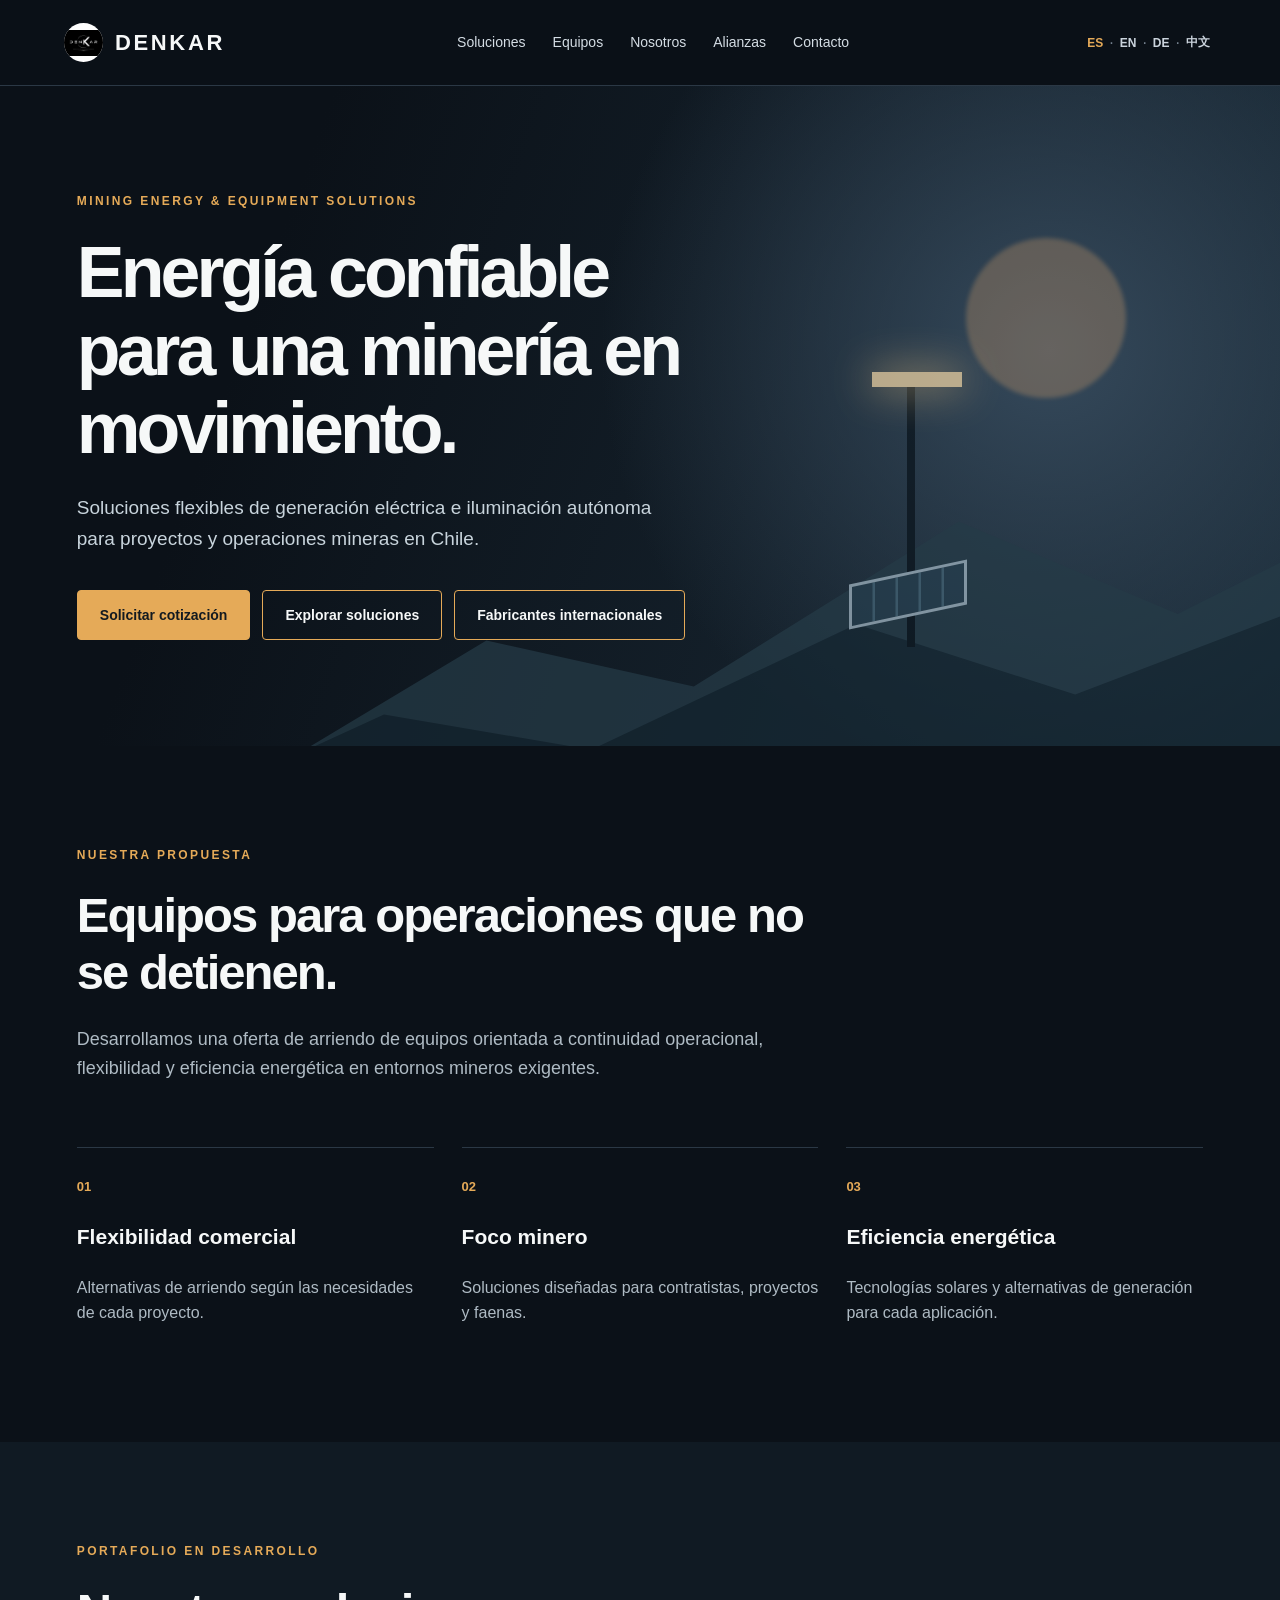
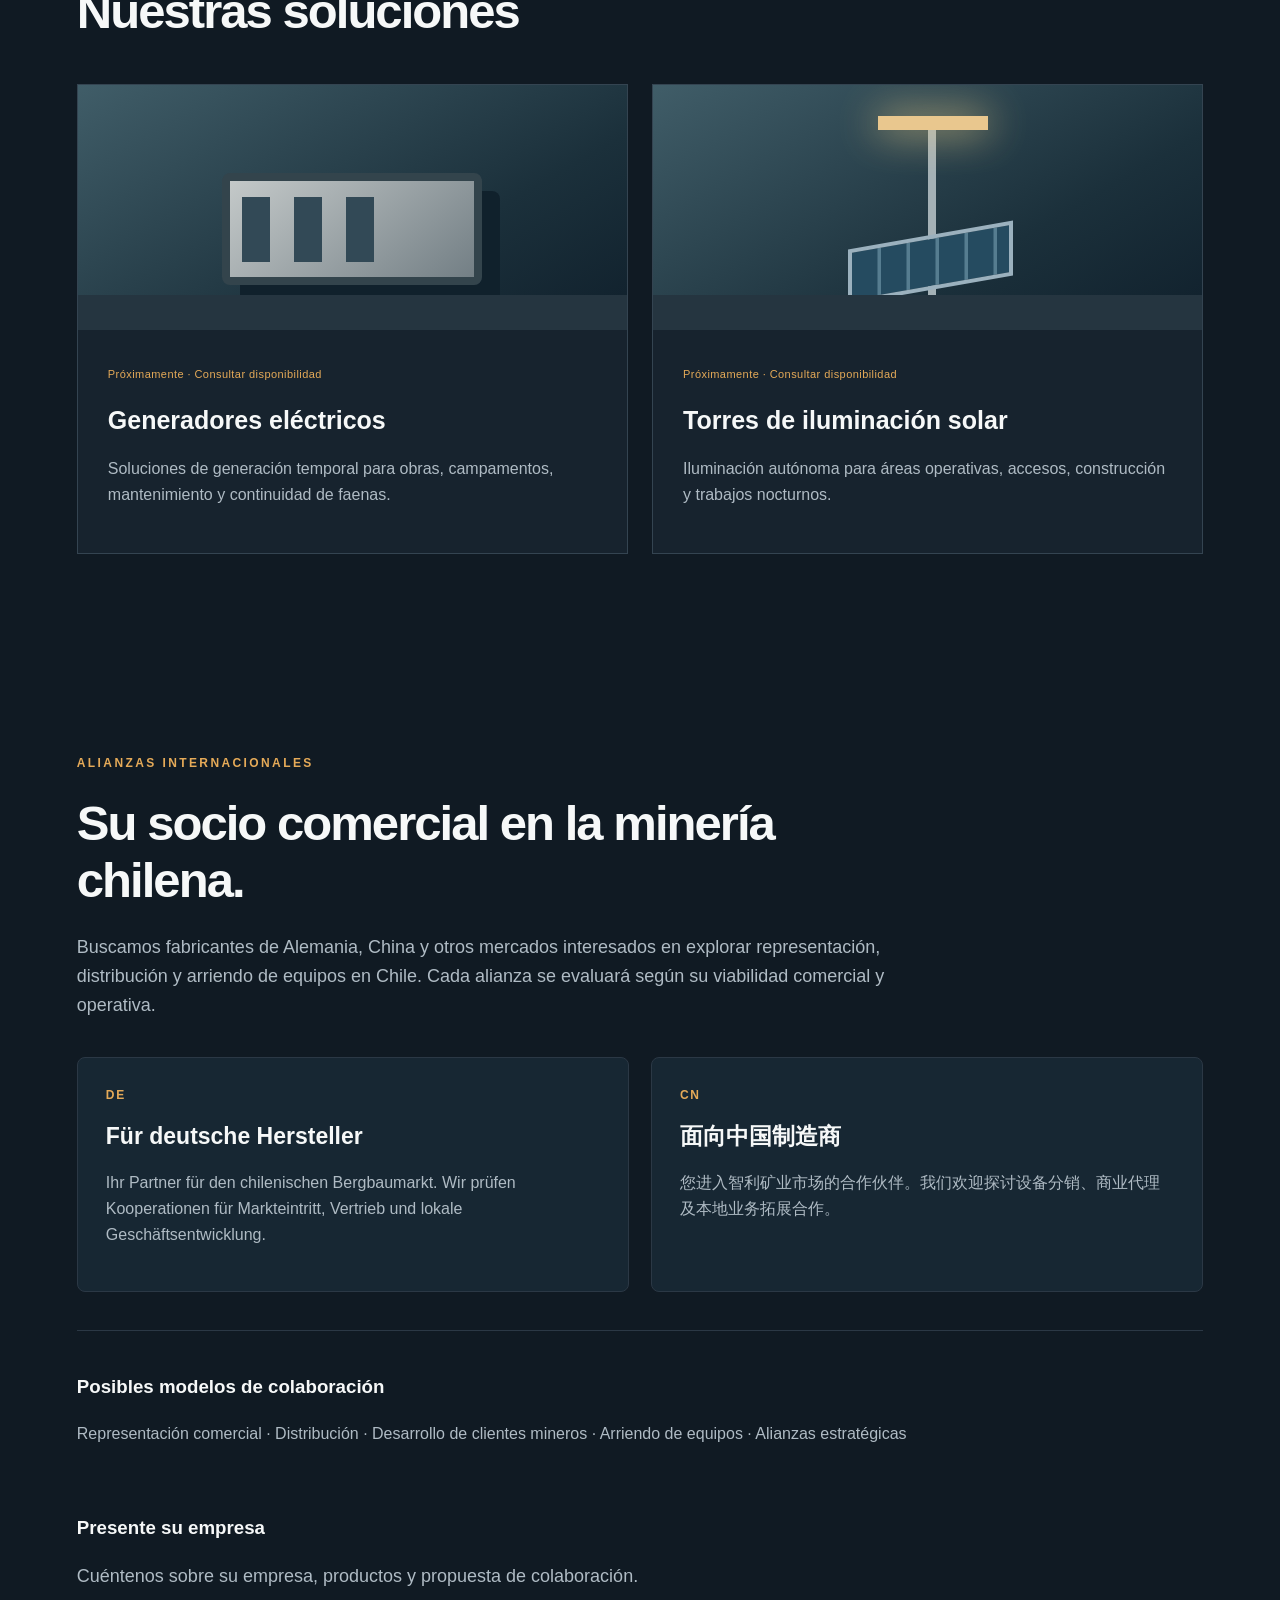
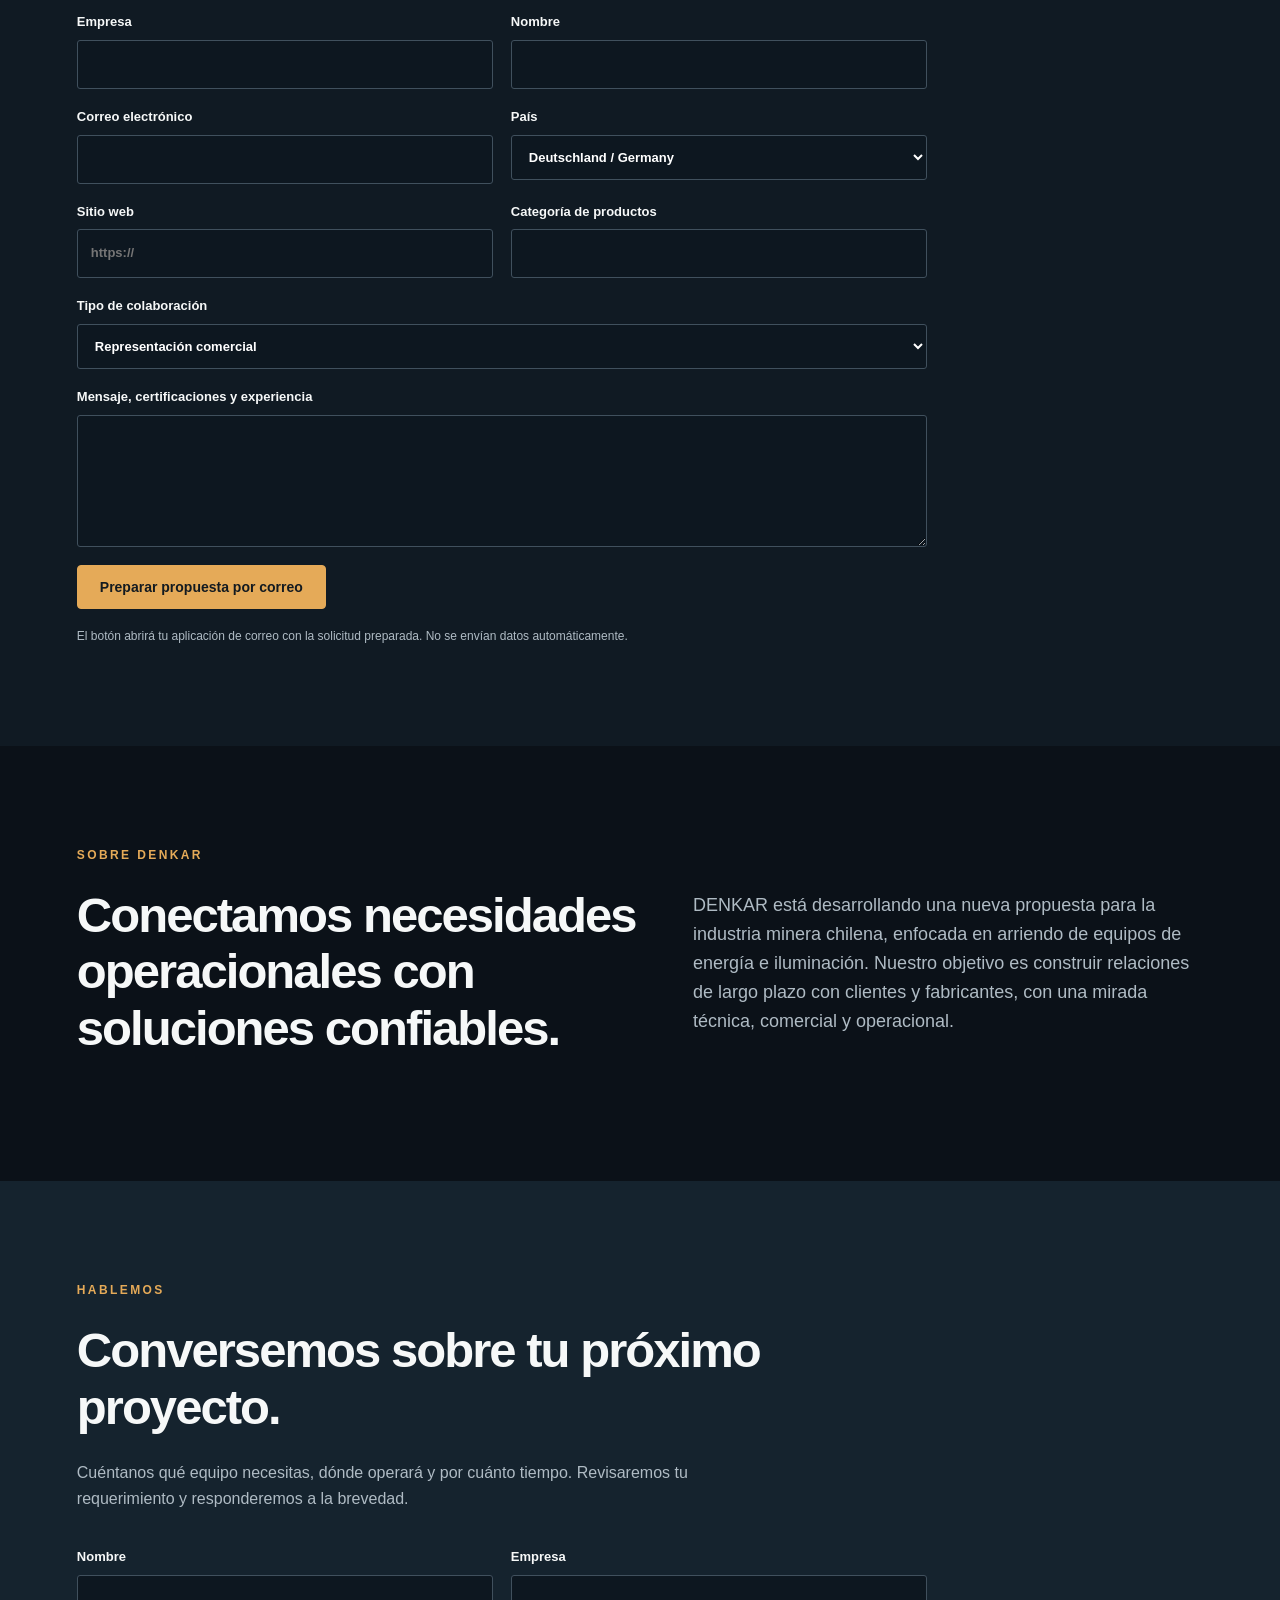
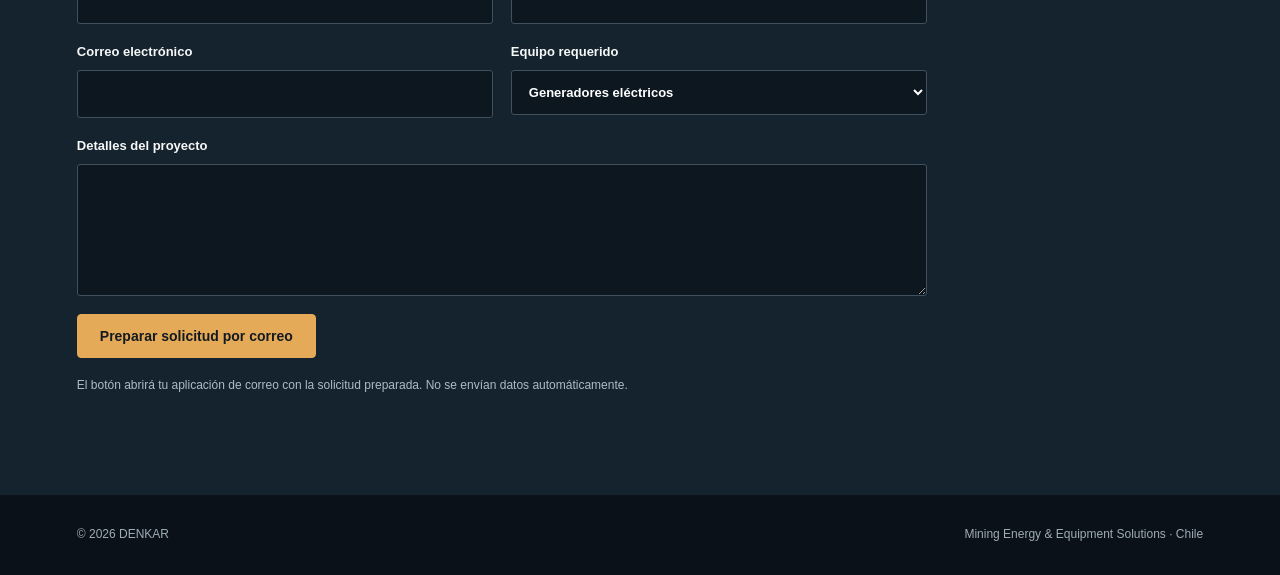
==== commit 66a9299d: "Add files via upload" ====
--- a/index.html
+++ b/index.html
@@ -1,7 +1,8 @@
 <!doctype html><html lang="es"><head><meta charset="utf-8"><meta name="viewport" content="width=device-width,initial-scale=1"><meta name="description" content="DENKAR: soluciones de arriendo de generadores y torres de iluminación solar para minería en Chile."><title>DENKAR | Mining Energy & Equipment Solutions</title><link rel="icon" href="favicon.png"><link rel="stylesheet" href="styles.css"></head><body>
-<header class="nav"><a class="brand" href="#home"><img src="denkar-logo.png" alt="DENKAR logo"><span>DENKAR</span></a><nav><a href="#solutions" data-i18n="navSolutions">Soluciones</a><a href="#equipment" data-i18n="navEquipment">Equipos</a><a href="#about" data-i18n="navAbout">Nosotros</a><a href="#contact" data-i18n="navContact">Contacto</a></nav><div class="langs"><button type="button" id="es" aria-label="Español">ES</button><span>/</span><button type="button" id="en" aria-label="English">EN</button></div></header>
-<main><section class="hero" id="home"><div class="hero-inner"><div class="eyebrow" data-i18n="eyebrow">MINING ENERGY & EQUIPMENT SOLUTIONS</div><h1 data-i18n="headline">Energía confiable para una minería en movimiento.</h1><p data-i18n="heroText">Soluciones flexibles de generación eléctrica e iluminación autónoma para proyectos y operaciones mineras en Chile.</p><div class="actions"><a class="btn primary" href="#contact" data-i18n="cta">Solicitar cotización</a><a class="btn outline" href="#equipment" data-i18n="explore">Explorar soluciones</a></div></div><div class="hero-art" aria-hidden="true"><div class="sun"></div><div class="ridge one"></div><div class="ridge two"></div><div class="tower"><div class="pole"></div><div class="lamp"></div><div class="panel"></div></div></div></section>
+<header class="nav"><a class="brand" href="#home"><img src="denkar-logo.png" alt="DENKAR logo"><span>DENKAR</span></a><nav><a href="#solutions" data-i18n="navSolutions">Soluciones</a><a href="#equipment" data-i18n="navEquipment">Equipos</a><a href="#about" data-i18n="navAbout">Nosotros</a><a href="#partners" data-i18n="navPartners">Alianzas internacionales</a><a href="#contact" data-i18n="navContact">Contacto</a></nav><div class="langs"><button type="button" id="es" aria-label="Español">ES</button><span>·</span><button type="button" id="en" aria-label="English">EN</button><span>·</span><button type="button" id="de" aria-label="Deutsch">DE</button><span>·</span><button type="button" id="zh" aria-label="简体中文">中文</button></div></header>
+<main><section class="hero" id="home"><div class="hero-inner"><div class="eyebrow" data-i18n="eyebrow">MINING ENERGY & EQUIPMENT SOLUTIONS</div><h1 data-i18n="headline">Energía confiable para una minería en movimiento.</h1><p data-i18n="heroText">Soluciones flexibles de generación eléctrica e iluminación autónoma para proyectos y operaciones mineras en Chile.</p><div class="actions"><a class="btn primary" href="#contact" data-i18n="cta">Solicitar cotización</a><a class="btn outline" href="#equipment" data-i18n="explore">Explorar soluciones</a><a class="btn outline" href="#partners" data-i18n="partnerCta">Alianzas internacionales</a></div></div><div class="hero-art" aria-hidden="true"><div class="sun"></div><div class="ridge one"></div><div class="ridge two"></div><div class="tower"><div class="pole"></div><div class="lamp"></div><div class="panel"></div></div></div></section>
 <section class="section intro" id="solutions"><div class="section-label" data-i18n="solutionLabel">NUESTRA PROPUESTA</div><h2 data-i18n="solutionTitle">Equipos para operaciones que no se detienen.</h2><p data-i18n="solutionText">Desarrollamos una oferta de arriendo de equipos orientada a continuidad operacional, flexibilidad y eficiencia energética en entornos mineros exigentes.</p><div class="features"><div><strong>01</strong><h3 data-i18n="feature1">Flexibilidad comercial</h3><p data-i18n="feature1Text">Alternativas de arriendo según las necesidades de cada proyecto.</p></div><div><strong>02</strong><h3 data-i18n="feature2">Foco minero</h3><p data-i18n="feature2Text">Soluciones diseñadas para contratistas, proyectos y faenas.</p></div><div><strong>03</strong><h3 data-i18n="feature3">Eficiencia energética</h3><p data-i18n="feature3Text">Tecnologías solares y alternativas de generación para cada aplicación.</p></div></div></section>
 <section class="section equipment" id="equipment"><div class="section-label" data-i18n="equipmentLabel">PORTAFOLIO EN DESARROLLO</div><h2 data-i18n="equipmentTitle">Nuestras soluciones</h2><div class="cards"><article class="equipment-card"><div class="equipment-visual generator"><div class="gen-box"><span></span><span></span><span></span></div></div><div class="card-content"><span class="tag" data-i18n="development">Próximamente · Consultar disponibilidad</span><h3 data-i18n="generatorTitle">Generadores eléctricos</h3><p data-i18n="generatorText">Soluciones de generación temporal para obras, campamentos, mantenimiento y continuidad de faenas.</p></div></article><article class="equipment-card"><div class="equipment-visual solar"><div class="solar-mast"></div><div class="solar-head"></div><div class="solar-panel"></div></div><div class="card-content"><span class="tag" data-i18n="development">Próximamente · Consultar disponibilidad</span><h3 data-i18n="solarTitle">Torres de iluminación solar</h3><p data-i18n="solarText">Iluminación autónoma para áreas operativas, accesos, construcción y trabajos nocturnos.</p></div></article></div></section>
+<section class="section partners" id="partners"><div class="section-label" data-i18n="partnerLabel">ALIANZAS INTERNACIONALES</div><h2 data-i18n="partnerTitle">Su socio comercial en la minería chilena.</h2><p class="partner-intro" data-i18n="partnerIntro">Buscamos fabricantes de Alemania, China y otros mercados que quieran explorar oportunidades de distribución, representación y arriendo de equipos en Chile. Evaluamos cada alianza según su viabilidad comercial y operativa.</p><div class="partner-columns"><article><div class="partner-mark">DE</div><h3>Für deutsche Hersteller</h3><p>Ihr Partner für den chilenischen Bergbaumarkt. Wir prüfen Kooperationen für Markteintritt, Vertrieb und lokale Geschäftsentwicklung.</p></article><article><div class="partner-mark">CN</div><h3>面向中国制造商</h3><p>您进入智利矿业市场的合作伙伴。我们欢迎探讨设备分销、商业代理及本地业务拓展合作。</p></article></div><div class="partner-services"><h3 data-i18n="partnerServicesTitle">Posibles modelos de colaboración</h3><p data-i18n="partnerServices">Representación comercial · Distribución · Desarrollo de clientes mineros · Arriendo de equipos · Alianzas estratégicas</p></div><h3 data-i18n="partnerFormTitle">Presente su empresa</h3><p class="partner-intro" data-i18n="partnerFormIntro">Cuéntenos sobre su empresa, sus productos y la colaboración que propone.</p><form id="partnerForm"><label><span data-i18n="company">Empresa</span><input name="company" required maxlength="160"></label><label><span data-i18n="name">Nombre</span><input name="name" required maxlength="120"></label><label><span data-i18n="email">Correo electrónico</span><input name="email" type="email" required maxlength="160"></label><label><span data-i18n="country">País</span><select name="country" required><option value="Germany">Deutschland / Germany</option><option value="China">中国 / China</option><option value="Other">Other / Otro</option></select></label><label><span data-i18n="website">Sitio web</span><input name="website" type="url" placeholder="https://" maxlength="200"></label><label><span data-i18n="productCategory">Categoría de productos</span><input name="products" required maxlength="200"></label><label class="wide"><span data-i18n="collaboration">Tipo de colaboración propuesta</span><select name="model"><option value="Commercial representation" data-i18n="representation">Representación comercial</option><option value="Distribution" data-i18n="distribution">Distribución</option><option value="Equipment rental partnership" data-i18n="rentalPartnership">Alianza de arriendo</option><option value="Other" data-i18n="other">Otra solución</option></select></label><label class="wide"><span data-i18n="partnerMessage">Mensaje, certificaciones y experiencia</span><textarea name="message" rows="5" maxlength="2500"></textarea></label><button type="submit" class="btn primary" data-i18n="partnerSend">Preparar propuesta por correo</button><p class="form-note" data-i18n="formNote">El botón abrirá tu aplicación de correo con la solicitud preparada. No se envían datos automáticamente.</p></form></section>
 <section class="section about" id="about"><div><div class="section-label" data-i18n="aboutLabel">SOBRE DENKAR</div><h2 data-i18n="aboutTitle">Conectamos necesidades operacionales con soluciones confiables.</h2></div><p data-i18n="aboutText">DENKAR está desarrollando una nueva propuesta para la industria minera chilena, enfocada en arriendo de equipos de energía e iluminación. Nuestro objetivo es construir relaciones de largo plazo con clientes y fabricantes, con una mirada técnica, comercial y operacional.</p></section>
 <section class="section contact" id="contact"><div class="section-label" data-i18n="contactLabel">HABLEMOS</div><h2 data-i18n="contactTitle">Conversemos sobre tu próximo proyecto.</h2><p data-i18n="contactText">Cuéntanos qué equipo necesitas, dónde operará y por cuánto tiempo. Revisaremos tu requerimiento y responderemos a la brevedad.</p><form id="quoteForm"><label><span data-i18n="name">Nombre</span><input name="name" required maxlength="120"></label><label><span data-i18n="company">Empresa</span><input name="company" required maxlength="120"></label><label><span data-i18n="email">Correo electrónico</span><input type="email" name="email" required maxlength="160"></label><label><span data-i18n="equipmentType">Equipo requerido</span><select name="equipment"><option value="Generator" data-i18n="generatorTitle">Generadores eléctricos</option><option value="Solar lighting tower" data-i18n="solarTitle">Torres de iluminación solar</option><option value="Other" data-i18n="other">Otra solución</option></select></label><label class="wide"><span data-i18n="message">Detalles del proyecto</span><textarea name="message" required rows="5" maxlength="2500"></textarea></label><button class="btn primary" type="submit" data-i18n="send">Preparar solicitud por correo</button><p class="form-note" data-i18n="formNote">El botón abrirá tu aplicación de correo con la solicitud preparada. No se envían datos automáticamente.</p></form></section></main><footer><span>© <span id="year"></span> DENKAR</span><span>Mining Energy & Equipment Solutions · Chile</span></footer><script src="script.js"></script></body></html>
--- a/styles.css
+++ b/styles.css
@@ -1 +1,3 @@
 :root{--bg:#0b1118;--surface:#131d27;--text:#f6f8f8;--muted:#afbbc4;--accent:#e5aa58;--line:#2b3845}*{box-sizing:border-box}html{scroll-behavior:smooth}body{margin:0;background:var(--bg);color:var(--text);font-family:Inter,Segoe UI,Arial,sans-serif;line-height:1.6}a{color:inherit;text-decoration:none}.nav{height:86px;padding:0 max(5vw,24px);display:flex;align-items:center;justify-content:space-between;gap:22px;border-bottom:1px solid var(--line);background:#0b1118ee;position:sticky;top:0;z-index:10;backdrop-filter:blur(12px)}.brand{display:flex;align-items:center;gap:12px;font-weight:800;letter-spacing:.12em;font-size:22px}.brand img{width:39px;height:39px;object-fit:contain;border-radius:50%;background:white}.nav nav{display:flex;gap:27px;font-size:14px;color:#d4dde4}.nav nav a:hover,.langs button:hover{color:var(--accent)}.langs{white-space:nowrap;color:#73818e}.langs button{border:0;background:none;color:#cbd4dd;font-weight:700;cursor:pointer;padding:6px}.langs button.active{color:var(--accent)}.hero{min-height:660px;position:relative;overflow:hidden;display:flex;align-items:center;background:radial-gradient(circle at 82% 40%,#35495b 0%,transparent 40%),linear-gradient(110deg,#0b1118 22%,#1b2c39)}.hero-inner{position:relative;z-index:2;max-width:790px;padding:100px max(6vw,25px)}.eyebrow,.section-label{font-size:12px;letter-spacing:.2em;font-weight:800;color:var(--accent);margin-bottom:22px}.hero h1{font-size:clamp(40px,5.6vw,76px);letter-spacing:-.055em;line-height:1.09;margin:0 0 26px}.hero p{font-size:19px;max-width:600px;color:#c8d4dc}.actions{display:flex;gap:12px;flex-wrap:wrap;margin-top:36px}.btn{display:inline-block;border:1px solid var(--accent);padding:13px 22px;font-size:14px;font-weight:750;cursor:pointer;border-radius:4px}.primary{background:var(--accent);color:#131a20}.outline{background:transparent;color:var(--text)}.hero-art{position:absolute;inset:0;opacity:.72;pointer-events:none}.sun{position:absolute;right:12%;top:23%;width:160px;height:160px;border-radius:50%;background:#d7a16b;filter:blur(2px);opacity:.42}.ridge{position:absolute;bottom:-10%;right:-10%;width:90%;height:50%;clip-path:polygon(0 90%,20% 48%,38% 62%,61% 12%,80% 40%,100% 5%,100% 100%,0 100%);background:#253b47}.ridge.two{bottom:-15%;right:-2%;height:38%;background:#152732}.tower{position:absolute;right:24%;bottom:15%;height:310px;width:120px}.pole{position:absolute;bottom:0;left:54px;height:270px;width:8px;background:#09131b}.lamp{position:absolute;top:35px;left:19px;width:90px;height:15px;background:#f2d6a5;box-shadow:0 0 40px #f1c783}.panel{position:absolute;bottom:30px;left:-4px;width:118px;height:45px;transform:skewY(-12deg);background:repeating-linear-gradient(90deg,#263f4f 0 20px,#466779 21px 23px);border:3px solid #a6bac7}.section{padding:100px max(6vw,25px)}.intro>p{max-width:740px;color:var(--muted);font-size:18px}.section h2{font-size:clamp(32px,4vw,49px);letter-spacing:-.04em;line-height:1.15;max-width:780px;margin:0 0 25px}.features{display:grid;grid-template-columns:repeat(3,1fr);gap:28px;margin-top:65px}.features>div{border-top:1px solid var(--line);padding-top:25px}.features strong{color:var(--accent);font-size:13px}.features h3{font-size:21px}.features p,.card-content p{color:var(--muted)}.equipment{background:#101a23}.cards{display:grid;grid-template-columns:repeat(2,1fr);gap:24px;margin-top:45px}.equipment-card{border:1px solid #344451;background:#17232e;overflow:hidden}.equipment-visual{height:245px;position:relative;background:linear-gradient(150deg,#405d68,#1b303b 65%,#10202c);overflow:hidden}.equipment-visual:after{content:"";position:absolute;bottom:0;width:100%;height:35px;background:#253540}.gen-box{position:absolute;width:260px;height:112px;left:calc(50% - 130px);bottom:45px;background:linear-gradient(140deg,#c4c9c9,#737f85);border:8px solid #33444c;border-radius:8px;box-shadow:18px 18px 0 #10212c}.gen-box span{display:inline-block;width:28px;height:65px;background:#324956;margin:16px 12px}.solar-mast{position:absolute;left:50%;bottom:25px;height:180px;width:8px;background:#a4b1b6}.solar-head{position:absolute;left:calc(50% - 50px);top:31px;width:110px;height:14px;background:#e9c78e;box-shadow:0 0 40px #f4d48a}.solar-panel{position:absolute;left:calc(50% - 80px);bottom:40px;width:165px;height:55px;transform:skewY(-10deg);border:4px solid #9bb1be;background:repeating-linear-gradient(90deg,#254b60 0 25px,#567d90 26px 29px)}.card-content{padding:30px}.tag{font-size:11px;color:var(--accent);letter-spacing:.04em}.card-content h3{font-size:25px;margin:14px 0}.about{display:grid;grid-template-columns:1.1fr 1fr;gap:55px;align-items:center}.about p{font-size:18px;color:var(--muted)}.contact{background:#15232e}.contact>p{max-width:690px;color:var(--muted)}form{display:grid;grid-template-columns:repeat(2,1fr);gap:18px;max-width:850px;margin-top:36px}label{display:flex;flex-direction:column;gap:7px;font-size:13px;font-weight:700}input,textarea,select{background:#0d1720;border:1px solid #40505d;color:white;padding:13px;border-radius:3px;font:inherit;width:100%}.wide,.form-note{grid-column:1/-1}.form-note{font-size:12px;color:var(--muted);margin:0}form button{justify-self:start}footer{display:flex;justify-content:space-between;gap:20px;padding:30px max(6vw,25px);font-size:12px;color:#9eacb7}@media(max-width:750px){.nav{height:auto;min-height:74px;flex-wrap:wrap;padding:15px 20px}.nav nav{order:3;width:100%;justify-content:space-between;gap:8px;font-size:12px}.hero{min-height:570px}.hero-inner{padding:70px 25px}.hero-art{opacity:.3}.features,.cards,.about,form{grid-template-columns:1fr}.section{padding:70px 25px}.wide,.form-note{grid-column:auto}footer{flex-direction:column}}
+
+.partners{background:#101a23}.partner-intro{max-width:820px;color:var(--muted);font-size:18px}.partner-columns{display:grid;grid-template-columns:repeat(2,minmax(0,1fr));gap:22px;margin:38px 0}.partner-columns article{padding:28px;background:#172733;border:1px solid var(--line);border-radius:8px}.partner-columns h3{font-size:23px;margin:12px 0}.partner-columns p,.partner-services p{color:var(--muted)}.partner-mark{font-size:12px;letter-spacing:.14em;color:var(--accent);font-weight:800}.partner-services{border-top:1px solid var(--line);padding:22px 0 32px}.partners form{margin-top:22px}.langs{display:flex;align-items:center}.langs button{font-size:12px}@media(max-width:900px){.nav{height:auto;flex-wrap:wrap;padding:14px 22px}.nav nav{order:3;width:100%;flex-wrap:wrap;gap:12px}.partner-columns{grid-template-columns:1fr}}
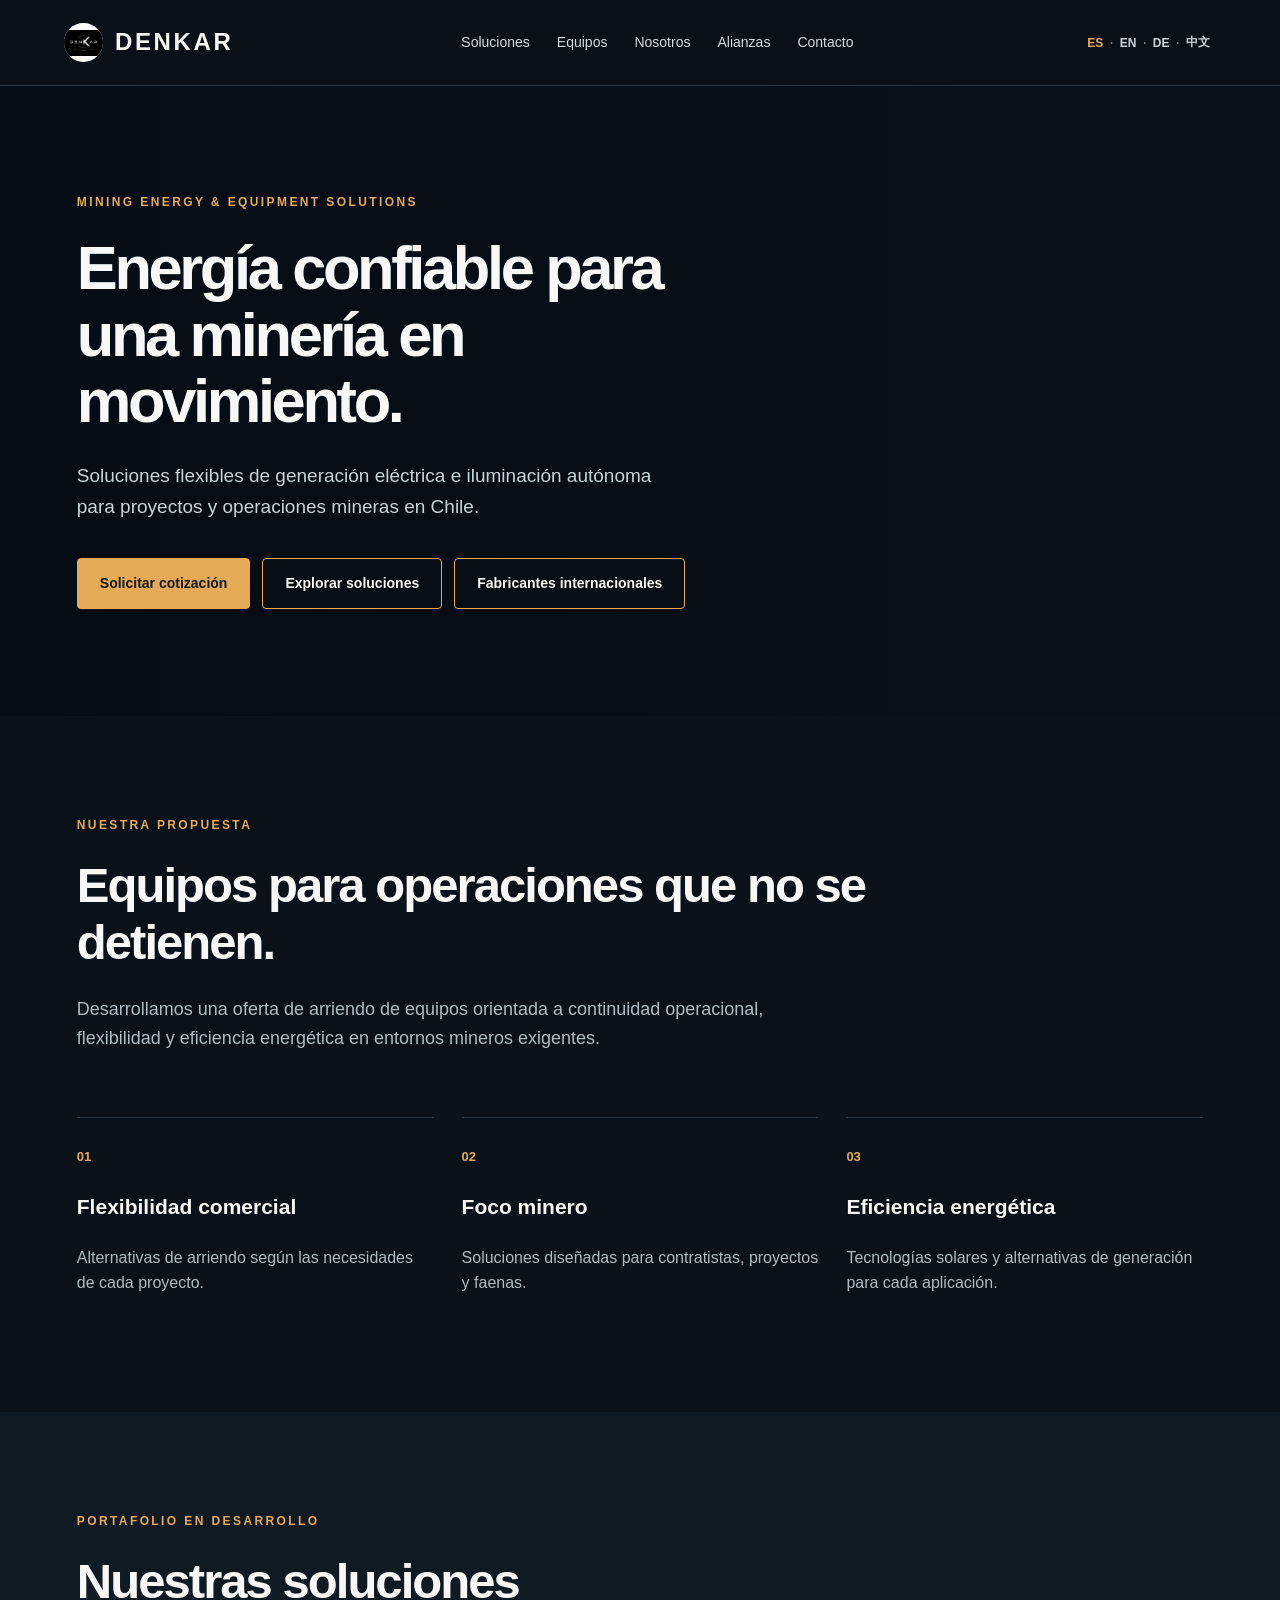
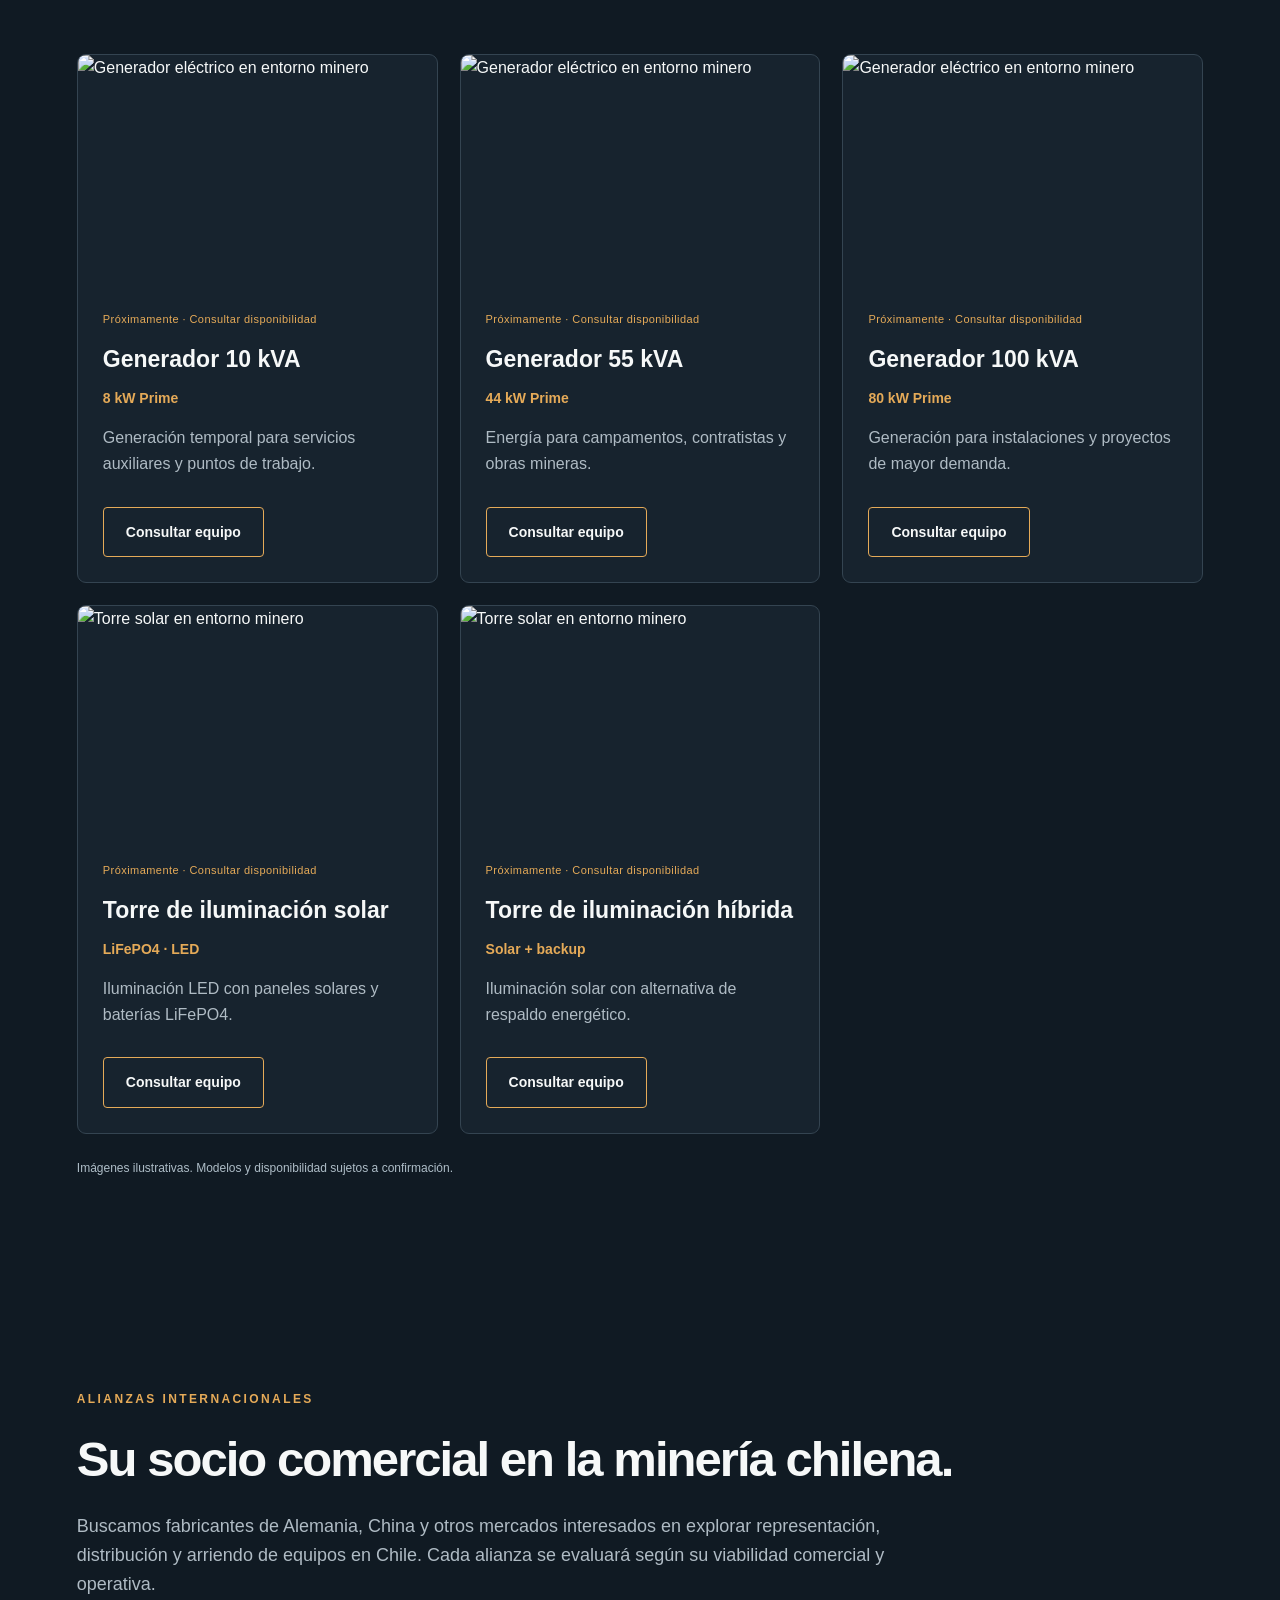
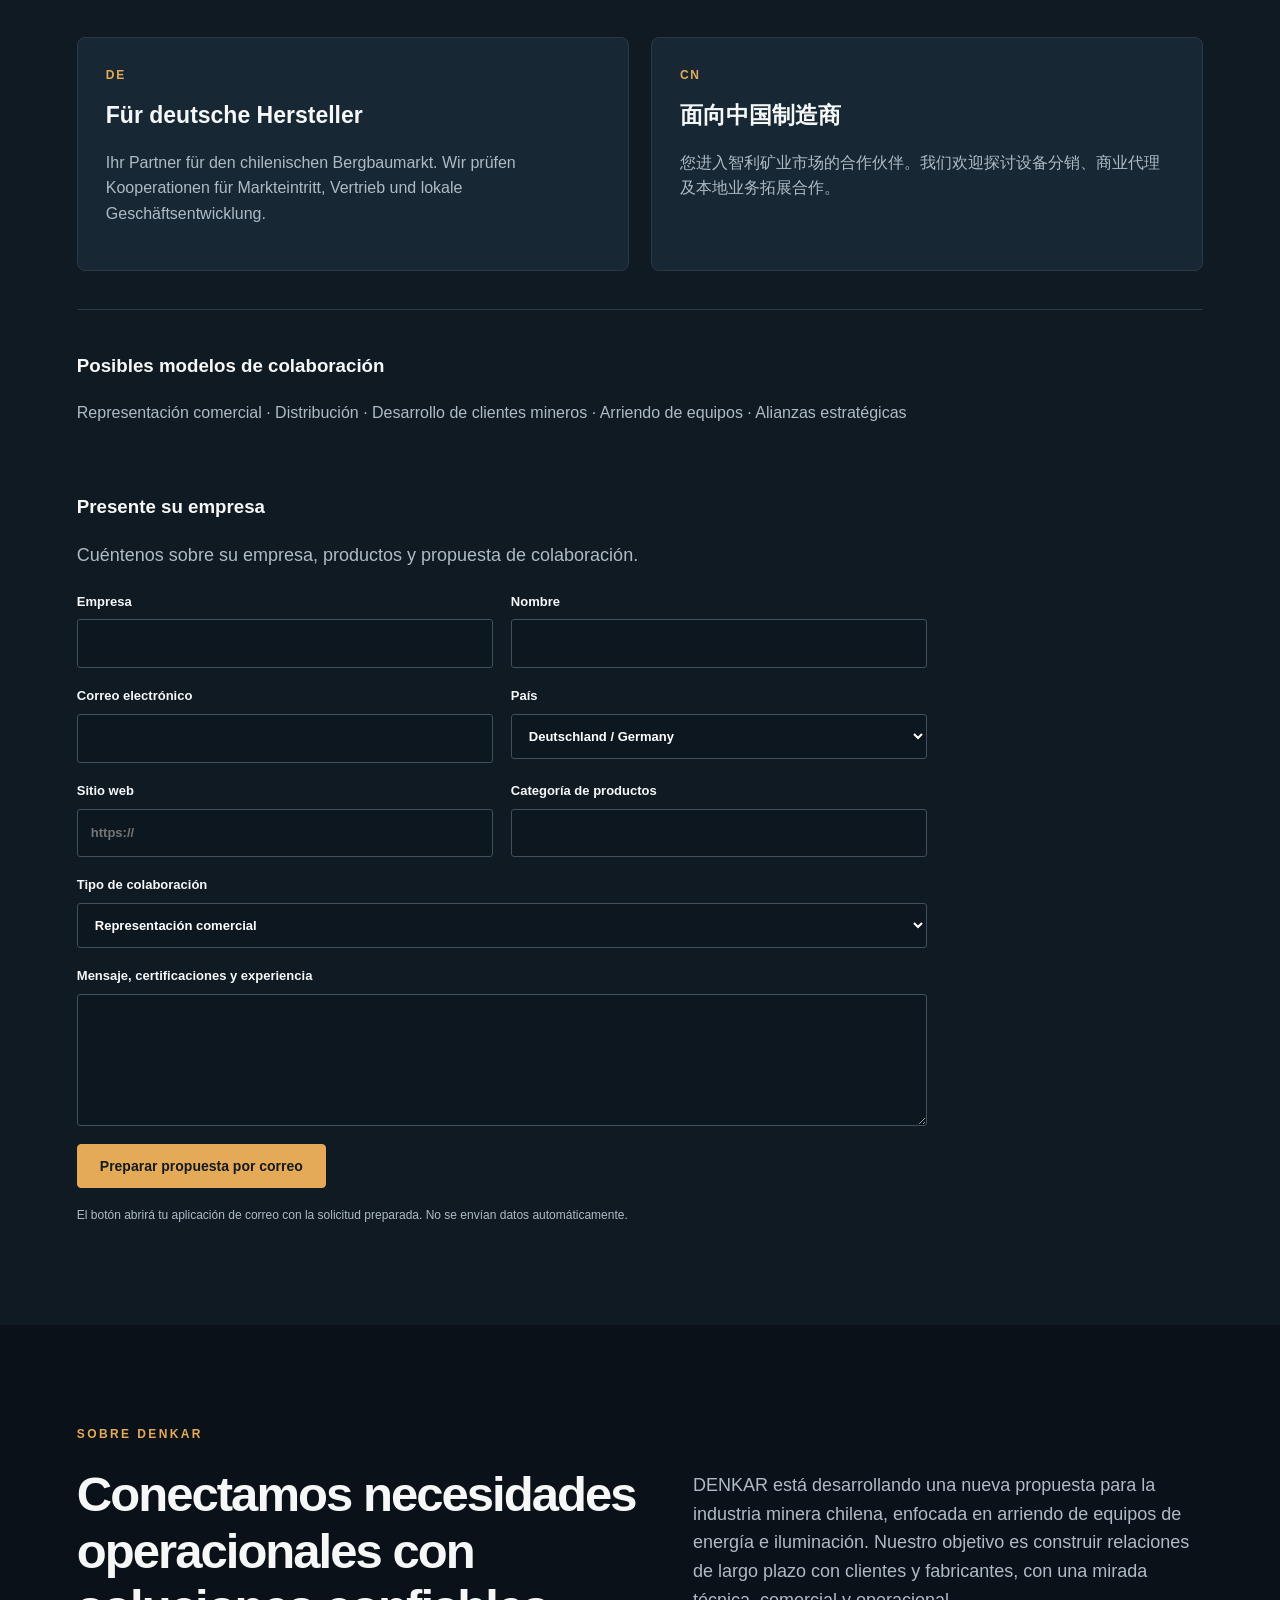
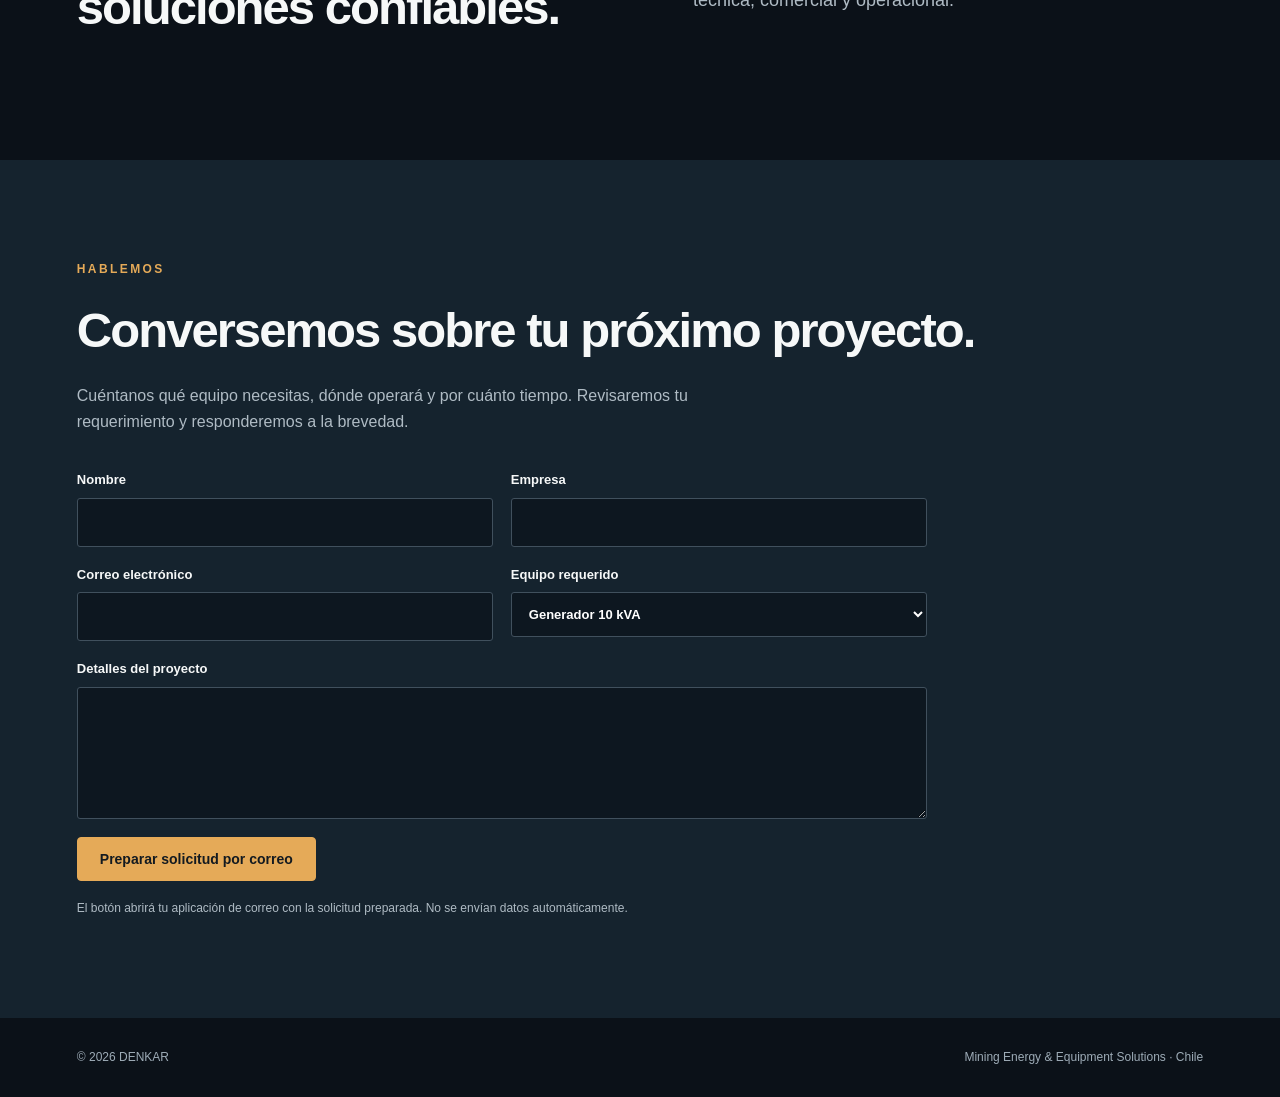
==== commit c20aed85: "Add files via upload" ====
--- a/index.html
+++ b/index.html
@@ -1,8 +1,9 @@
-<!doctype html><html lang="es"><head><meta charset="utf-8"><meta name="viewport" content="width=device-width,initial-scale=1"><meta name="description" content="DENKAR: soluciones de arriendo de generadores y torres de iluminación solar para minería en Chile."><title>DENKAR | Mining Energy & Equipment Solutions</title><link rel="icon" href="favicon.png"><link rel="stylesheet" href="styles.css"></head><body>
-<header class="nav"><a class="brand" href="#home"><img src="denkar-logo.png" alt="DENKAR logo"><span>DENKAR</span></a><nav><a href="#solutions" data-i18n="navSolutions">Soluciones</a><a href="#equipment" data-i18n="navEquipment">Equipos</a><a href="#about" data-i18n="navAbout">Nosotros</a><a href="#partners" data-i18n="navPartners">Alianzas internacionales</a><a href="#contact" data-i18n="navContact">Contacto</a></nav><div class="langs"><button type="button" id="es" aria-label="Español">ES</button><span>·</span><button type="button" id="en" aria-label="English">EN</button><span>·</span><button type="button" id="de" aria-label="Deutsch">DE</button><span>·</span><button type="button" id="zh" aria-label="简体中文">中文</button></div></header>
-<main><section class="hero" id="home"><div class="hero-inner"><div class="eyebrow" data-i18n="eyebrow">MINING ENERGY & EQUIPMENT SOLUTIONS</div><h1 data-i18n="headline">Energía confiable para una minería en movimiento.</h1><p data-i18n="heroText">Soluciones flexibles de generación eléctrica e iluminación autónoma para proyectos y operaciones mineras en Chile.</p><div class="actions"><a class="btn primary" href="#contact" data-i18n="cta">Solicitar cotización</a><a class="btn outline" href="#equipment" data-i18n="explore">Explorar soluciones</a><a class="btn outline" href="#partners" data-i18n="partnerCta">Alianzas internacionales</a></div></div><div class="hero-art" aria-hidden="true"><div class="sun"></div><div class="ridge one"></div><div class="ridge two"></div><div class="tower"><div class="pole"></div><div class="lamp"></div><div class="panel"></div></div></div></section>
+<!DOCTYPE html>
+<html lang="es"><head><meta charset="utf-8"/><meta content="width=device-width,initial-scale=1" name="viewport"/><meta content="DENKAR: soluciones de arriendo de generadores y torres de iluminación solar para minería en Chile." name="description"/><title>DENKAR | Mining Energy &amp; Equipment Solutions</title><link href="favicon.png" rel="icon"/><link href="styles.css" rel="stylesheet"/></head><body>
+<header class="nav"><a class="brand" href="#home"><img alt="DENKAR logo" src="denkar-logo.png"/><span>DENKAR</span></a><nav><a data-i18n="navSolutions" href="#solutions">Soluciones</a><a data-i18n="navEquipment" href="#equipment">Equipos</a><a data-i18n="navAbout" href="#about">Nosotros</a><a data-i18n="navPartners" href="#partners">Alianzas internacionales</a><a data-i18n="navContact" href="#contact">Contacto</a></nav><div class="langs"><button aria-label="Español" id="es" type="button">ES</button><span>·</span><button aria-label="English" id="en" type="button">EN</button><span>·</span><button aria-label="Deutsch" id="de" type="button">DE</button><span>·</span><button aria-label="简体中文" id="zh" type="button">中文</button></div></header>
+<main><section class="hero" id="home"><div class="hero-inner"><div class="eyebrow" data-i18n="eyebrow">MINING ENERGY &amp; EQUIPMENT SOLUTIONS</div><h1 data-i18n="headline">Energía confiable para una minería en movimiento.</h1><p data-i18n="heroText">Soluciones flexibles de generación eléctrica e iluminación autónoma para proyectos y operaciones mineras en Chile.</p><div class="actions"><a class="btn primary" data-i18n="cta" href="#contact">Solicitar cotización</a><a class="btn outline" data-i18n="explore" href="#equipment">Explorar soluciones</a><a class="btn outline" data-i18n="partnerCta" href="#partners">Alianzas internacionales</a></div></div></section>
 <section class="section intro" id="solutions"><div class="section-label" data-i18n="solutionLabel">NUESTRA PROPUESTA</div><h2 data-i18n="solutionTitle">Equipos para operaciones que no se detienen.</h2><p data-i18n="solutionText">Desarrollamos una oferta de arriendo de equipos orientada a continuidad operacional, flexibilidad y eficiencia energética en entornos mineros exigentes.</p><div class="features"><div><strong>01</strong><h3 data-i18n="feature1">Flexibilidad comercial</h3><p data-i18n="feature1Text">Alternativas de arriendo según las necesidades de cada proyecto.</p></div><div><strong>02</strong><h3 data-i18n="feature2">Foco minero</h3><p data-i18n="feature2Text">Soluciones diseñadas para contratistas, proyectos y faenas.</p></div><div><strong>03</strong><h3 data-i18n="feature3">Eficiencia energética</h3><p data-i18n="feature3Text">Tecnologías solares y alternativas de generación para cada aplicación.</p></div></div></section>
-<section class="section equipment" id="equipment"><div class="section-label" data-i18n="equipmentLabel">PORTAFOLIO EN DESARROLLO</div><h2 data-i18n="equipmentTitle">Nuestras soluciones</h2><div class="cards"><article class="equipment-card"><div class="equipment-visual generator"><div class="gen-box"><span></span><span></span><span></span></div></div><div class="card-content"><span class="tag" data-i18n="development">Próximamente · Consultar disponibilidad</span><h3 data-i18n="generatorTitle">Generadores eléctricos</h3><p data-i18n="generatorText">Soluciones de generación temporal para obras, campamentos, mantenimiento y continuidad de faenas.</p></div></article><article class="equipment-card"><div class="equipment-visual solar"><div class="solar-mast"></div><div class="solar-head"></div><div class="solar-panel"></div></div><div class="card-content"><span class="tag" data-i18n="development">Próximamente · Consultar disponibilidad</span><h3 data-i18n="solarTitle">Torres de iluminación solar</h3><p data-i18n="solarText">Iluminación autónoma para áreas operativas, accesos, construcción y trabajos nocturnos.</p></div></article></div></section>
-<section class="section partners" id="partners"><div class="section-label" data-i18n="partnerLabel">ALIANZAS INTERNACIONALES</div><h2 data-i18n="partnerTitle">Su socio comercial en la minería chilena.</h2><p class="partner-intro" data-i18n="partnerIntro">Buscamos fabricantes de Alemania, China y otros mercados que quieran explorar oportunidades de distribución, representación y arriendo de equipos en Chile. Evaluamos cada alianza según su viabilidad comercial y operativa.</p><div class="partner-columns"><article><div class="partner-mark">DE</div><h3>Für deutsche Hersteller</h3><p>Ihr Partner für den chilenischen Bergbaumarkt. Wir prüfen Kooperationen für Markteintritt, Vertrieb und lokale Geschäftsentwicklung.</p></article><article><div class="partner-mark">CN</div><h3>面向中国制造商</h3><p>您进入智利矿业市场的合作伙伴。我们欢迎探讨设备分销、商业代理及本地业务拓展合作。</p></article></div><div class="partner-services"><h3 data-i18n="partnerServicesTitle">Posibles modelos de colaboración</h3><p data-i18n="partnerServices">Representación comercial · Distribución · Desarrollo de clientes mineros · Arriendo de equipos · Alianzas estratégicas</p></div><h3 data-i18n="partnerFormTitle">Presente su empresa</h3><p class="partner-intro" data-i18n="partnerFormIntro">Cuéntenos sobre su empresa, sus productos y la colaboración que propone.</p><form id="partnerForm"><label><span data-i18n="company">Empresa</span><input name="company" required maxlength="160"></label><label><span data-i18n="name">Nombre</span><input name="name" required maxlength="120"></label><label><span data-i18n="email">Correo electrónico</span><input name="email" type="email" required maxlength="160"></label><label><span data-i18n="country">País</span><select name="country" required><option value="Germany">Deutschland / Germany</option><option value="China">中国 / China</option><option value="Other">Other / Otro</option></select></label><label><span data-i18n="website">Sitio web</span><input name="website" type="url" placeholder="https://" maxlength="200"></label><label><span data-i18n="productCategory">Categoría de productos</span><input name="products" required maxlength="200"></label><label class="wide"><span data-i18n="collaboration">Tipo de colaboración propuesta</span><select name="model"><option value="Commercial representation" data-i18n="representation">Representación comercial</option><option value="Distribution" data-i18n="distribution">Distribución</option><option value="Equipment rental partnership" data-i18n="rentalPartnership">Alianza de arriendo</option><option value="Other" data-i18n="other">Otra solución</option></select></label><label class="wide"><span data-i18n="partnerMessage">Mensaje, certificaciones y experiencia</span><textarea name="message" rows="5" maxlength="2500"></textarea></label><button type="submit" class="btn primary" data-i18n="partnerSend">Preparar propuesta por correo</button><p class="form-note" data-i18n="formNote">El botón abrirá tu aplicación de correo con la solicitud preparada. No se envían datos automáticamente.</p></form></section>
+<section class="section equipment" id="equipment"><div class="section-label" data-i18n="equipmentLabel">PORTAFOLIO EN DESARROLLO</div><h2 data-i18n="equipmentTitle">Nuestras soluciones</h2><div class="cards"><article class="equipment-card"><img alt="Generador eléctrico en entorno minero" class="equipment-photo" loading="lazy" src="generadores-mineria.jpg"/><div class="card-content"><span class="tag" data-i18n="development">Portafolio en evaluación · Consultar disponibilidad</span><h3 data-i18n="product_g10">Generador 10 kVA</h3><p class="equipment-meta">8 kW Prime</p><p data-i18n="desc_g10">Solución de arriendo para proyectos mineros. Especificaciones sujetas a selección del fabricante.</p><a class="btn outline" data-i18n="productCta" href="#contact">Consultar equipo</a></div></article><article class="equipment-card"><img alt="Generador eléctrico en entorno minero" class="equipment-photo" loading="lazy" src="generadores-mineria.jpg"/><div class="card-content"><span class="tag" data-i18n="development">Portafolio en evaluación · Consultar disponibilidad</span><h3 data-i18n="product_g55">Generador 55 kVA</h3><p class="equipment-meta">44 kW Prime</p><p data-i18n="desc_g55">Solución de arriendo para proyectos mineros. Especificaciones sujetas a selección del fabricante.</p><a class="btn outline" data-i18n="productCta" href="#contact">Consultar equipo</a></div></article><article class="equipment-card"><img alt="Generador eléctrico en entorno minero" class="equipment-photo" loading="lazy" src="generadores-mineria.jpg"/><div class="card-content"><span class="tag" data-i18n="development">Portafolio en evaluación · Consultar disponibilidad</span><h3 data-i18n="product_g100">Generador 100 kVA</h3><p class="equipment-meta">80 kW Prime</p><p data-i18n="desc_g100">Solución de arriendo para proyectos mineros. Especificaciones sujetas a selección del fabricante.</p><a class="btn outline" data-i18n="productCta" href="#contact">Consultar equipo</a></div></article><article class="equipment-card"><img alt="Torre solar en entorno minero" class="equipment-photo" loading="lazy" src="torres-solares-mineria.jpg"/><div class="card-content"><span class="tag" data-i18n="development">Portafolio en evaluación · Consultar disponibilidad</span><h3 data-i18n="product_solar">Torre de iluminación solar</h3><p class="equipment-meta">LiFePO4 · LED</p><p data-i18n="desc_solar">Solución de arriendo para proyectos mineros. Especificaciones sujetas a selección del fabricante.</p><a class="btn outline" data-i18n="productCta" href="#contact">Consultar equipo</a></div></article><article class="equipment-card"><img alt="Torre solar en entorno minero" class="equipment-photo" loading="lazy" src="torres-solares-mineria.jpg"/><div class="card-content"><span class="tag" data-i18n="development">Portafolio en evaluación · Consultar disponibilidad</span><h3 data-i18n="product_hybrid">Torre de iluminación híbrida</h3><p class="equipment-meta">Solar + backup</p><p data-i18n="desc_hybrid">Solución de arriendo para proyectos mineros. Especificaciones sujetas a selección del fabricante.</p><a class="btn outline" data-i18n="productCta" href="#contact">Consultar equipo</a></div></article></div><p class="visual-note" data-i18n="visualNote">Imágenes ilustrativas. Modelos y disponibilidad sujetos a confirmación.</p></section>
+<section class="section partners" id="partners"><div class="section-label" data-i18n="partnerLabel">ALIANZAS INTERNACIONALES</div><h2 data-i18n="partnerTitle">Su socio comercial en la minería chilena.</h2><p class="partner-intro" data-i18n="partnerIntro">Buscamos fabricantes de Alemania, China y otros mercados que quieran explorar oportunidades de distribución, representación y arriendo de equipos en Chile. Evaluamos cada alianza según su viabilidad comercial y operativa.</p><div class="partner-columns"><article><div class="partner-mark">DE</div><h3>Für deutsche Hersteller</h3><p>Ihr Partner für den chilenischen Bergbaumarkt. Wir prüfen Kooperationen für Markteintritt, Vertrieb und lokale Geschäftsentwicklung.</p></article><article><div class="partner-mark">CN</div><h3>面向中国制造商</h3><p>您进入智利矿业市场的合作伙伴。我们欢迎探讨设备分销、商业代理及本地业务拓展合作。</p></article></div><div class="partner-services"><h3 data-i18n="partnerServicesTitle">Posibles modelos de colaboración</h3><p data-i18n="partnerServices">Representación comercial · Distribución · Desarrollo de clientes mineros · Arriendo de equipos · Alianzas estratégicas</p></div><h3 data-i18n="partnerFormTitle">Presente su empresa</h3><p class="partner-intro" data-i18n="partnerFormIntro">Cuéntenos sobre su empresa, sus productos y la colaboración que propone.</p><form id="partnerForm"><label><span data-i18n="company">Empresa</span><input maxlength="160" name="company" required=""/></label><label><span data-i18n="name">Nombre</span><input maxlength="120" name="name" required=""/></label><label><span data-i18n="email">Correo electrónico</span><input maxlength="160" name="email" required="" type="email"/></label><label><span data-i18n="country">País</span><select name="country" required=""><option value="Germany">Deutschland / Germany</option><option value="China">中国 / China</option><option value="Other">Other / Otro</option></select></label><label><span data-i18n="website">Sitio web</span><input maxlength="200" name="website" placeholder="https://" type="url"/></label><label><span data-i18n="productCategory">Categoría de productos</span><input maxlength="200" name="products" required=""/></label><label class="wide"><span data-i18n="collaboration">Tipo de colaboración propuesta</span><select name="model"><option data-i18n="representation" value="Commercial representation">Representación comercial</option><option data-i18n="distribution" value="Distribution">Distribución</option><option data-i18n="rentalPartnership" value="Equipment rental partnership">Alianza de arriendo</option><option data-i18n="other" value="Other">Otra solución</option></select></label><label class="wide"><span data-i18n="partnerMessage">Mensaje, certificaciones y experiencia</span><textarea maxlength="2500" name="message" rows="5"></textarea></label><button class="btn primary" data-i18n="partnerSend" type="submit">Preparar propuesta por correo</button><p class="form-note" data-i18n="formNote">El botón abrirá tu aplicación de correo con la solicitud preparada. No se envían datos automáticamente.</p></form></section>
 <section class="section about" id="about"><div><div class="section-label" data-i18n="aboutLabel">SOBRE DENKAR</div><h2 data-i18n="aboutTitle">Conectamos necesidades operacionales con soluciones confiables.</h2></div><p data-i18n="aboutText">DENKAR está desarrollando una nueva propuesta para la industria minera chilena, enfocada en arriendo de equipos de energía e iluminación. Nuestro objetivo es construir relaciones de largo plazo con clientes y fabricantes, con una mirada técnica, comercial y operacional.</p></section>
-<section class="section contact" id="contact"><div class="section-label" data-i18n="contactLabel">HABLEMOS</div><h2 data-i18n="contactTitle">Conversemos sobre tu próximo proyecto.</h2><p data-i18n="contactText">Cuéntanos qué equipo necesitas, dónde operará y por cuánto tiempo. Revisaremos tu requerimiento y responderemos a la brevedad.</p><form id="quoteForm"><label><span data-i18n="name">Nombre</span><input name="name" required maxlength="120"></label><label><span data-i18n="company">Empresa</span><input name="company" required maxlength="120"></label><label><span data-i18n="email">Correo electrónico</span><input type="email" name="email" required maxlength="160"></label><label><span data-i18n="equipmentType">Equipo requerido</span><select name="equipment"><option value="Generator" data-i18n="generatorTitle">Generadores eléctricos</option><option value="Solar lighting tower" data-i18n="solarTitle">Torres de iluminación solar</option><option value="Other" data-i18n="other">Otra solución</option></select></label><label class="wide"><span data-i18n="message">Detalles del proyecto</span><textarea name="message" required rows="5" maxlength="2500"></textarea></label><button class="btn primary" type="submit" data-i18n="send">Preparar solicitud por correo</button><p class="form-note" data-i18n="formNote">El botón abrirá tu aplicación de correo con la solicitud preparada. No se envían datos automáticamente.</p></form></section></main><footer><span>© <span id="year"></span> DENKAR</span><span>Mining Energy & Equipment Solutions · Chile</span></footer><script src="script.js"></script></body></html>
+<section class="section contact" id="contact"><div class="section-label" data-i18n="contactLabel">HABLEMOS</div><h2 data-i18n="contactTitle">Conversemos sobre tu próximo proyecto.</h2><p data-i18n="contactText">Cuéntanos qué equipo necesitas, dónde operará y por cuánto tiempo. Revisaremos tu requerimiento y responderemos a la brevedad.</p><form id="quoteForm"><label><span data-i18n="name">Nombre</span><input maxlength="120" name="name" required=""/></label><label><span data-i18n="company">Empresa</span><input maxlength="120" name="company" required=""/></label><label><span data-i18n="email">Correo electrónico</span><input maxlength="160" name="email" required="" type="email"/></label><label><span data-i18n="equipmentType">Equipo requerido</span><select name="equipment"><option data-i18n="product_g10" value="g10">Generador 10 kVA</option><option data-i18n="product_g55" value="g55">Generador 55 kVA</option><option data-i18n="product_g100" value="g100">Generador 100 kVA</option><option data-i18n="product_solar" value="solar">Torre solar</option><option data-i18n="product_hybrid" value="hybrid">Torre híbrida</option><option data-i18n="other" value="other">Otra solución</option></select></label><label class="wide"><span data-i18n="message">Detalles del proyecto</span><textarea maxlength="2500" name="message" required="" rows="5"></textarea></label><button class="btn primary" data-i18n="send" type="submit">Preparar solicitud por correo</button><p class="form-note" data-i18n="formNote">El botón abrirá tu aplicación de correo con la solicitud preparada. No se envían datos automáticamente.</p></form></section></main><footer><span>© <span id="year"></span> DENKAR</span><span>Mining Energy &amp; Equipment Solutions · Chile</span></footer><script src="script.js"></script></body></html>
--- a/styles.css
+++ b/styles.css
@@ -1,3 +1,8 @@
 :root{--bg:#0b1118;--surface:#131d27;--text:#f6f8f8;--muted:#afbbc4;--accent:#e5aa58;--line:#2b3845}*{box-sizing:border-box}html{scroll-behavior:smooth}body{margin:0;background:var(--bg);color:var(--text);font-family:Inter,Segoe UI,Arial,sans-serif;line-height:1.6}a{color:inherit;text-decoration:none}.nav{height:86px;padding:0 max(5vw,24px);display:flex;align-items:center;justify-content:space-between;gap:22px;border-bottom:1px solid var(--line);background:#0b1118ee;position:sticky;top:0;z-index:10;backdrop-filter:blur(12px)}.brand{display:flex;align-items:center;gap:12px;font-weight:800;letter-spacing:.12em;font-size:22px}.brand img{width:39px;height:39px;object-fit:contain;border-radius:50%;background:white}.nav nav{display:flex;gap:27px;font-size:14px;color:#d4dde4}.nav nav a:hover,.langs button:hover{color:var(--accent)}.langs{white-space:nowrap;color:#73818e}.langs button{border:0;background:none;color:#cbd4dd;font-weight:700;cursor:pointer;padding:6px}.langs button.active{color:var(--accent)}.hero{min-height:660px;position:relative;overflow:hidden;display:flex;align-items:center;background:radial-gradient(circle at 82% 40%,#35495b 0%,transparent 40%),linear-gradient(110deg,#0b1118 22%,#1b2c39)}.hero-inner{position:relative;z-index:2;max-width:790px;padding:100px max(6vw,25px)}.eyebrow,.section-label{font-size:12px;letter-spacing:.2em;font-weight:800;color:var(--accent);margin-bottom:22px}.hero h1{font-size:clamp(40px,5.6vw,76px);letter-spacing:-.055em;line-height:1.09;margin:0 0 26px}.hero p{font-size:19px;max-width:600px;color:#c8d4dc}.actions{display:flex;gap:12px;flex-wrap:wrap;margin-top:36px}.btn{display:inline-block;border:1px solid var(--accent);padding:13px 22px;font-size:14px;font-weight:750;cursor:pointer;border-radius:4px}.primary{background:var(--accent);color:#131a20}.outline{background:transparent;color:var(--text)}.hero-art{position:absolute;inset:0;opacity:.72;pointer-events:none}.sun{position:absolute;right:12%;top:23%;width:160px;height:160px;border-radius:50%;background:#d7a16b;filter:blur(2px);opacity:.42}.ridge{position:absolute;bottom:-10%;right:-10%;width:90%;height:50%;clip-path:polygon(0 90%,20% 48%,38% 62%,61% 12%,80% 40%,100% 5%,100% 100%,0 100%);background:#253b47}.ridge.two{bottom:-15%;right:-2%;height:38%;background:#152732}.tower{position:absolute;right:24%;bottom:15%;height:310px;width:120px}.pole{position:absolute;bottom:0;left:54px;height:270px;width:8px;background:#09131b}.lamp{position:absolute;top:35px;left:19px;width:90px;height:15px;background:#f2d6a5;box-shadow:0 0 40px #f1c783}.panel{position:absolute;bottom:30px;left:-4px;width:118px;height:45px;transform:skewY(-12deg);background:repeating-linear-gradient(90deg,#263f4f 0 20px,#466779 21px 23px);border:3px solid #a6bac7}.section{padding:100px max(6vw,25px)}.intro>p{max-width:740px;color:var(--muted);font-size:18px}.section h2{font-size:clamp(32px,4vw,49px);letter-spacing:-.04em;line-height:1.15;max-width:780px;margin:0 0 25px}.features{display:grid;grid-template-columns:repeat(3,1fr);gap:28px;margin-top:65px}.features>div{border-top:1px solid var(--line);padding-top:25px}.features strong{color:var(--accent);font-size:13px}.features h3{font-size:21px}.features p,.card-content p{color:var(--muted)}.equipment{background:#101a23}.cards{display:grid;grid-template-columns:repeat(2,1fr);gap:24px;margin-top:45px}.equipment-card{border:1px solid #344451;background:#17232e;overflow:hidden}.equipment-visual{height:245px;position:relative;background:linear-gradient(150deg,#405d68,#1b303b 65%,#10202c);overflow:hidden}.equipment-visual:after{content:"";position:absolute;bottom:0;width:100%;height:35px;background:#253540}.gen-box{position:absolute;width:260px;height:112px;left:calc(50% - 130px);bottom:45px;background:linear-gradient(140deg,#c4c9c9,#737f85);border:8px solid #33444c;border-radius:8px;box-shadow:18px 18px 0 #10212c}.gen-box span{display:inline-block;width:28px;height:65px;background:#324956;margin:16px 12px}.solar-mast{position:absolute;left:50%;bottom:25px;height:180px;width:8px;background:#a4b1b6}.solar-head{position:absolute;left:calc(50% - 50px);top:31px;width:110px;height:14px;background:#e9c78e;box-shadow:0 0 40px #f4d48a}.solar-panel{position:absolute;left:calc(50% - 80px);bottom:40px;width:165px;height:55px;transform:skewY(-10deg);border:4px solid #9bb1be;background:repeating-linear-gradient(90deg,#254b60 0 25px,#567d90 26px 29px)}.card-content{padding:30px}.tag{font-size:11px;color:var(--accent);letter-spacing:.04em}.card-content h3{font-size:25px;margin:14px 0}.about{display:grid;grid-template-columns:1.1fr 1fr;gap:55px;align-items:center}.about p{font-size:18px;color:var(--muted)}.contact{background:#15232e}.contact>p{max-width:690px;color:var(--muted)}form{display:grid;grid-template-columns:repeat(2,1fr);gap:18px;max-width:850px;margin-top:36px}label{display:flex;flex-direction:column;gap:7px;font-size:13px;font-weight:700}input,textarea,select{background:#0d1720;border:1px solid #40505d;color:white;padding:13px;border-radius:3px;font:inherit;width:100%}.wide,.form-note{grid-column:1/-1}.form-note{font-size:12px;color:var(--muted);margin:0}form button{justify-self:start}footer{display:flex;justify-content:space-between;gap:20px;padding:30px max(6vw,25px);font-size:12px;color:#9eacb7}@media(max-width:750px){.nav{height:auto;min-height:74px;flex-wrap:wrap;padding:15px 20px}.nav nav{order:3;width:100%;justify-content:space-between;gap:8px;font-size:12px}.hero{min-height:570px}.hero-inner{padding:70px 25px}.hero-art{opacity:.3}.features,.cards,.about,form{grid-template-columns:1fr}.section{padding:70px 25px}.wide,.form-note{grid-column:auto}footer{flex-direction:column}}
 
 .partners{background:#101a23}.partner-intro{max-width:820px;color:var(--muted);font-size:18px}.partner-columns{display:grid;grid-template-columns:repeat(2,minmax(0,1fr));gap:22px;margin:38px 0}.partner-columns article{padding:28px;background:#172733;border:1px solid var(--line);border-radius:8px}.partner-columns h3{font-size:23px;margin:12px 0}.partner-columns p,.partner-services p{color:var(--muted)}.partner-mark{font-size:12px;letter-spacing:.14em;color:var(--accent);font-weight:800}.partner-services{border-top:1px solid var(--line);padding:22px 0 32px}.partners form{margin-top:22px}.langs{display:flex;align-items:center}.langs button{font-size:12px}@media(max-width:900px){.nav{height:auto;flex-wrap:wrap;padding:14px 22px}.nav nav{order:3;width:100%;flex-wrap:wrap;gap:12px}.partner-columns{grid-template-columns:1fr}}
+
+/* 2027 mining catalog refresh */
+.hero{background:linear-gradient(90deg,rgba(5,12,20,.96) 0%,rgba(5,12,20,.83) 34%,rgba(5,12,20,.16) 78%),url('mineria-hero.jpg') center center/cover no-repeat;min-height:630px}
+.hero-inner{max-width:780px}.hero h1{font-size:clamp(38px,4.8vw,68px)}
+.cards{grid-template-columns:repeat(3,minmax(0,1fr));gap:22px}.equipment-card{border-radius:9px;overflow:hidden}.equipment-photo{display:block;width:100%;height:225px;object-fit:cover}.equipment-card:nth-child(2) img{object-position:55% center}.equipment-card:nth-child(3) img{object-position:75% center}.card-content{padding:25px}.card-content h3{font-size:23px;line-height:1.22}.equipment-meta{color:var(--accent)!important;font-weight:700;font-size:14px}.card-content .btn{margin-top:14px}.visual-note{color:#aebdc7;font-size:12px;margin-top:25px}.section h2{max-width:920px}.brand span{font-size:24px}@media(max-width:1050px){.cards{grid-template-columns:repeat(2,minmax(0,1fr))}}@media(max-width:680px){.cards{grid-template-columns:1fr}.hero{background-position:60% center}.hero-inner{padding:70px 24px}.hero h1{font-size:40px}.equipment-photo{height:230px}}
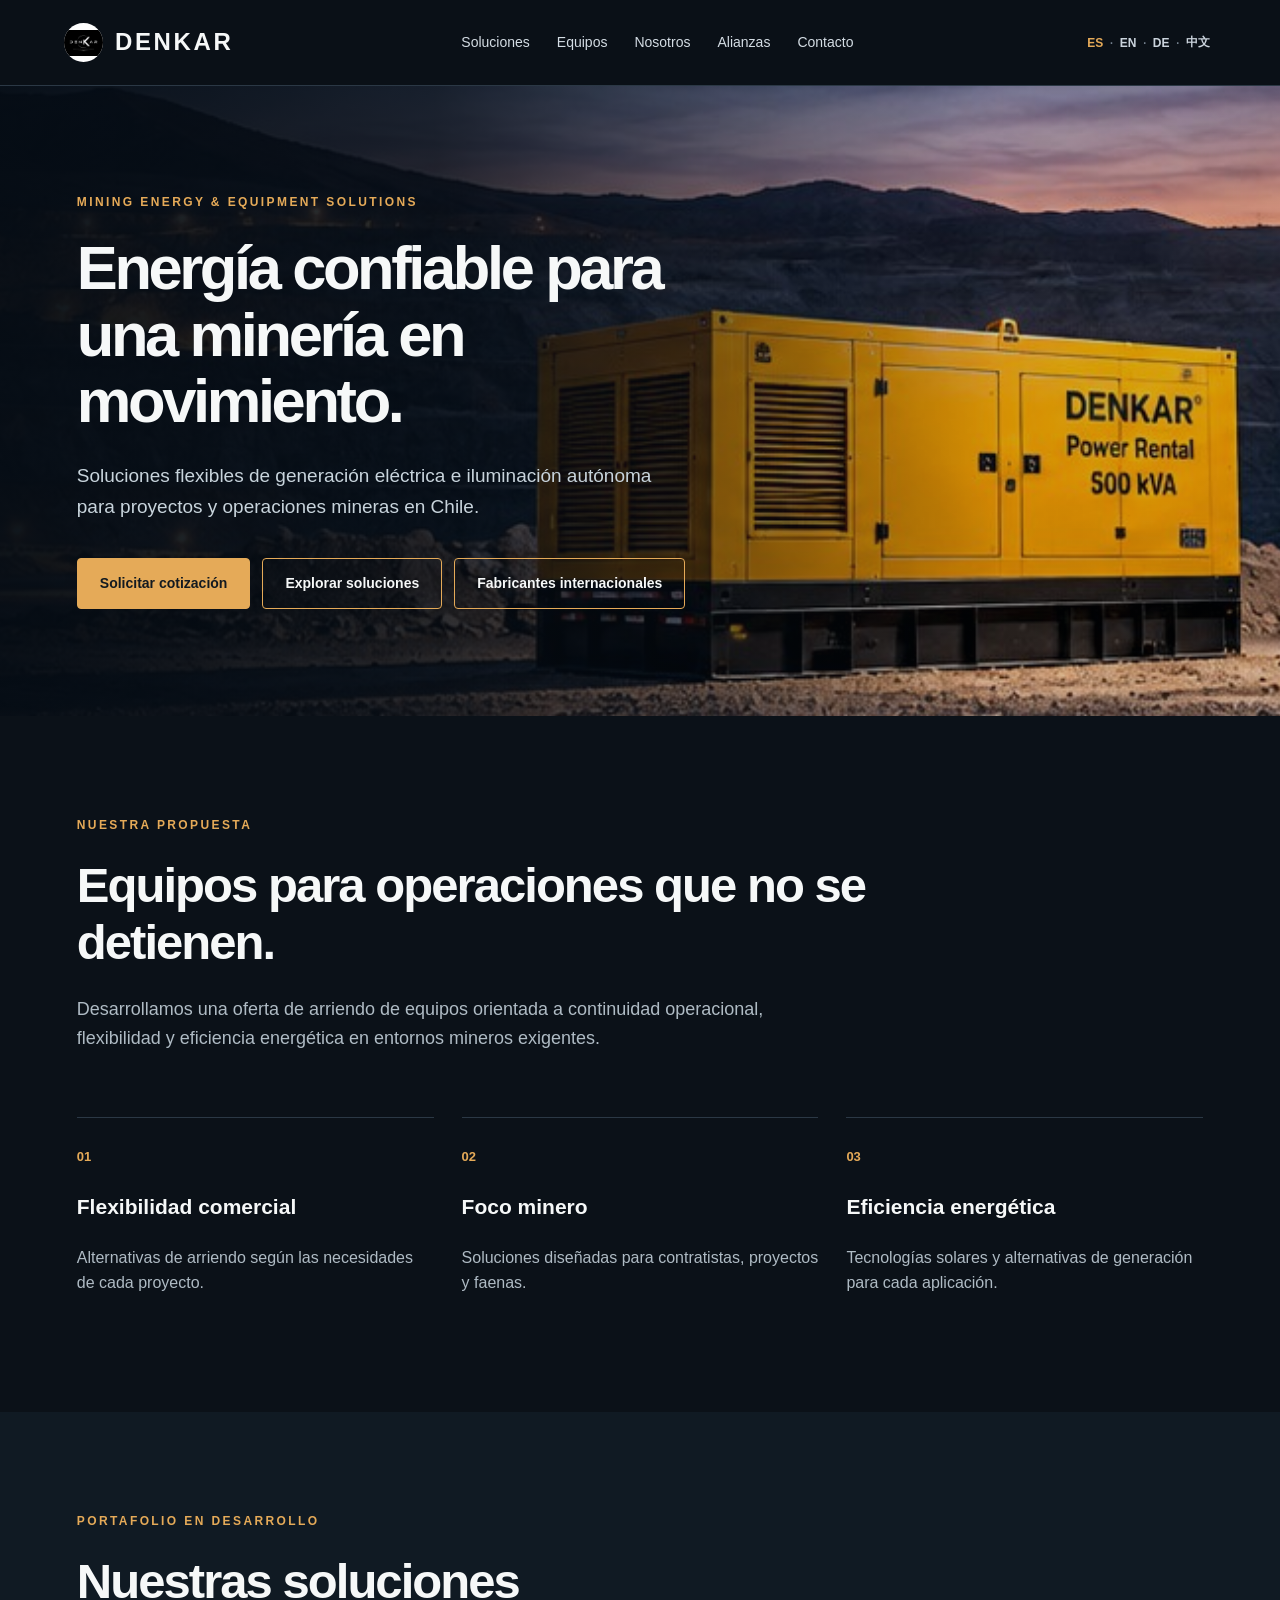
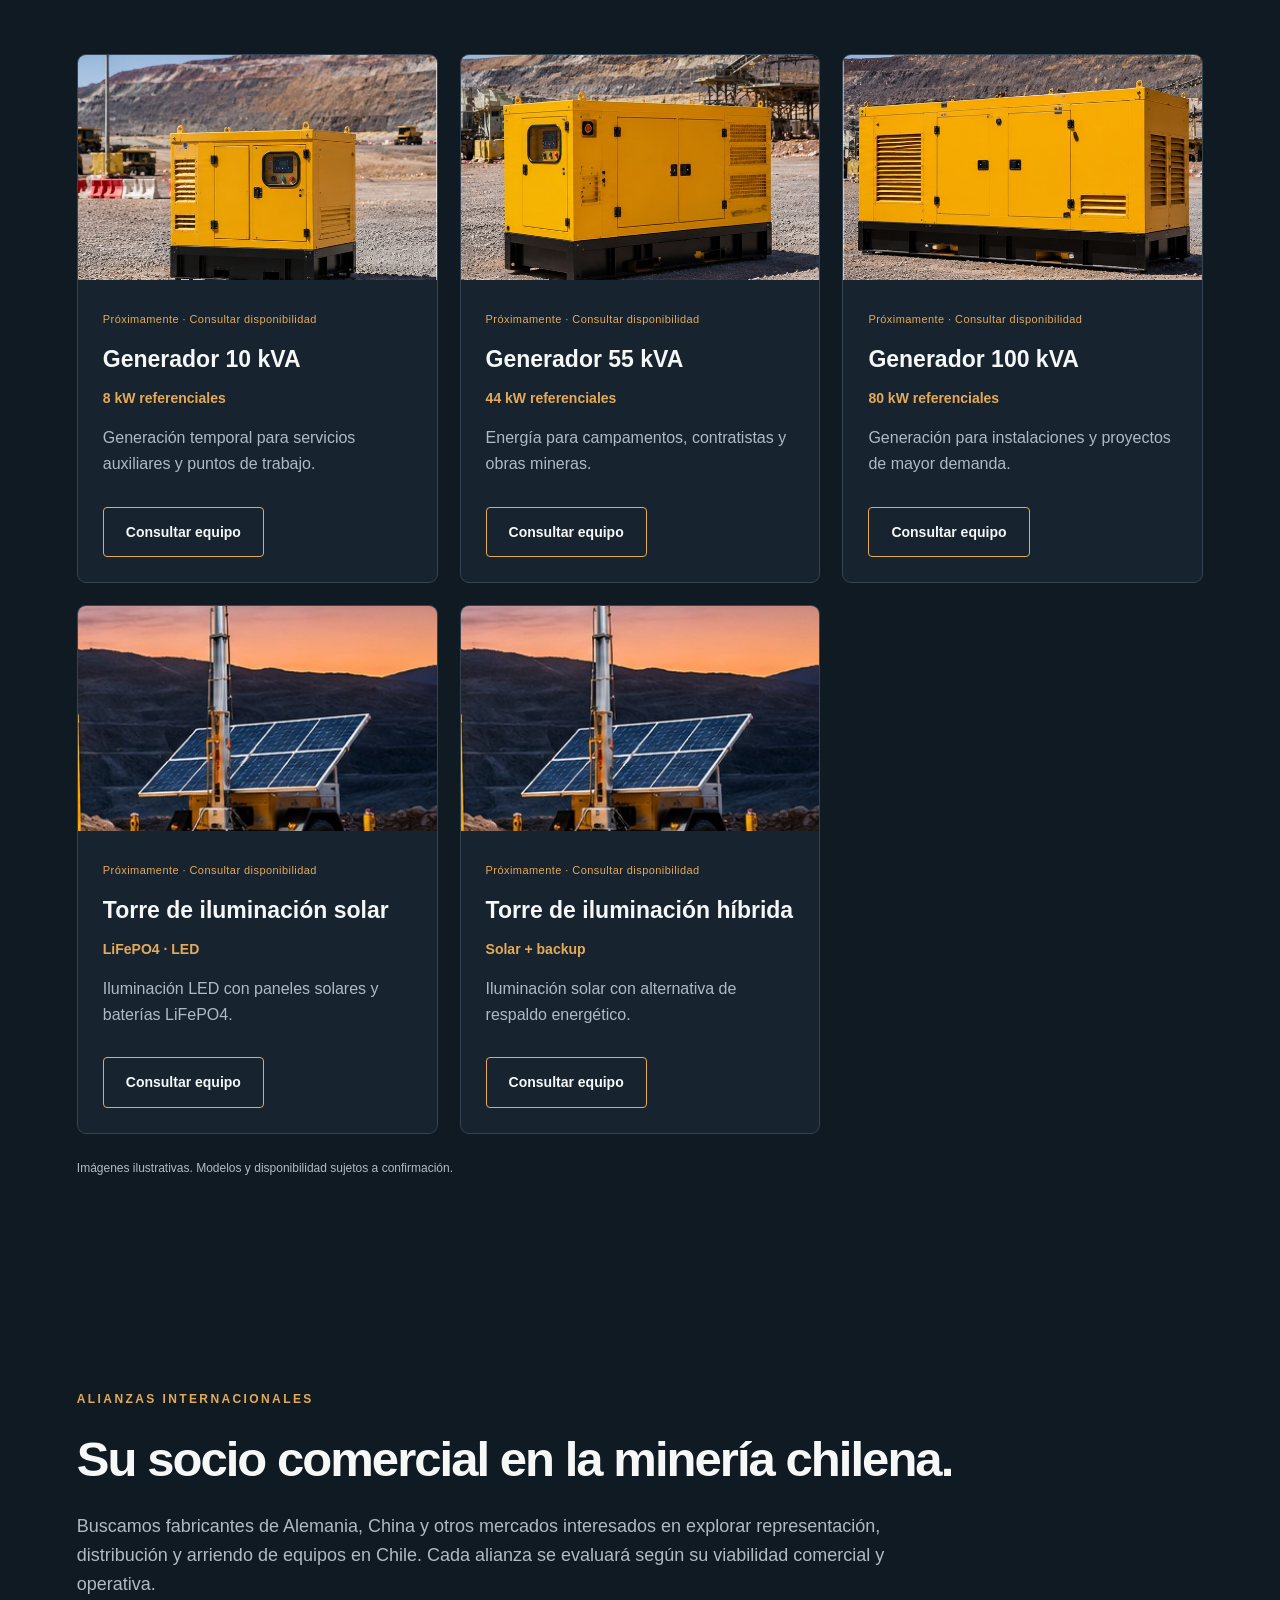
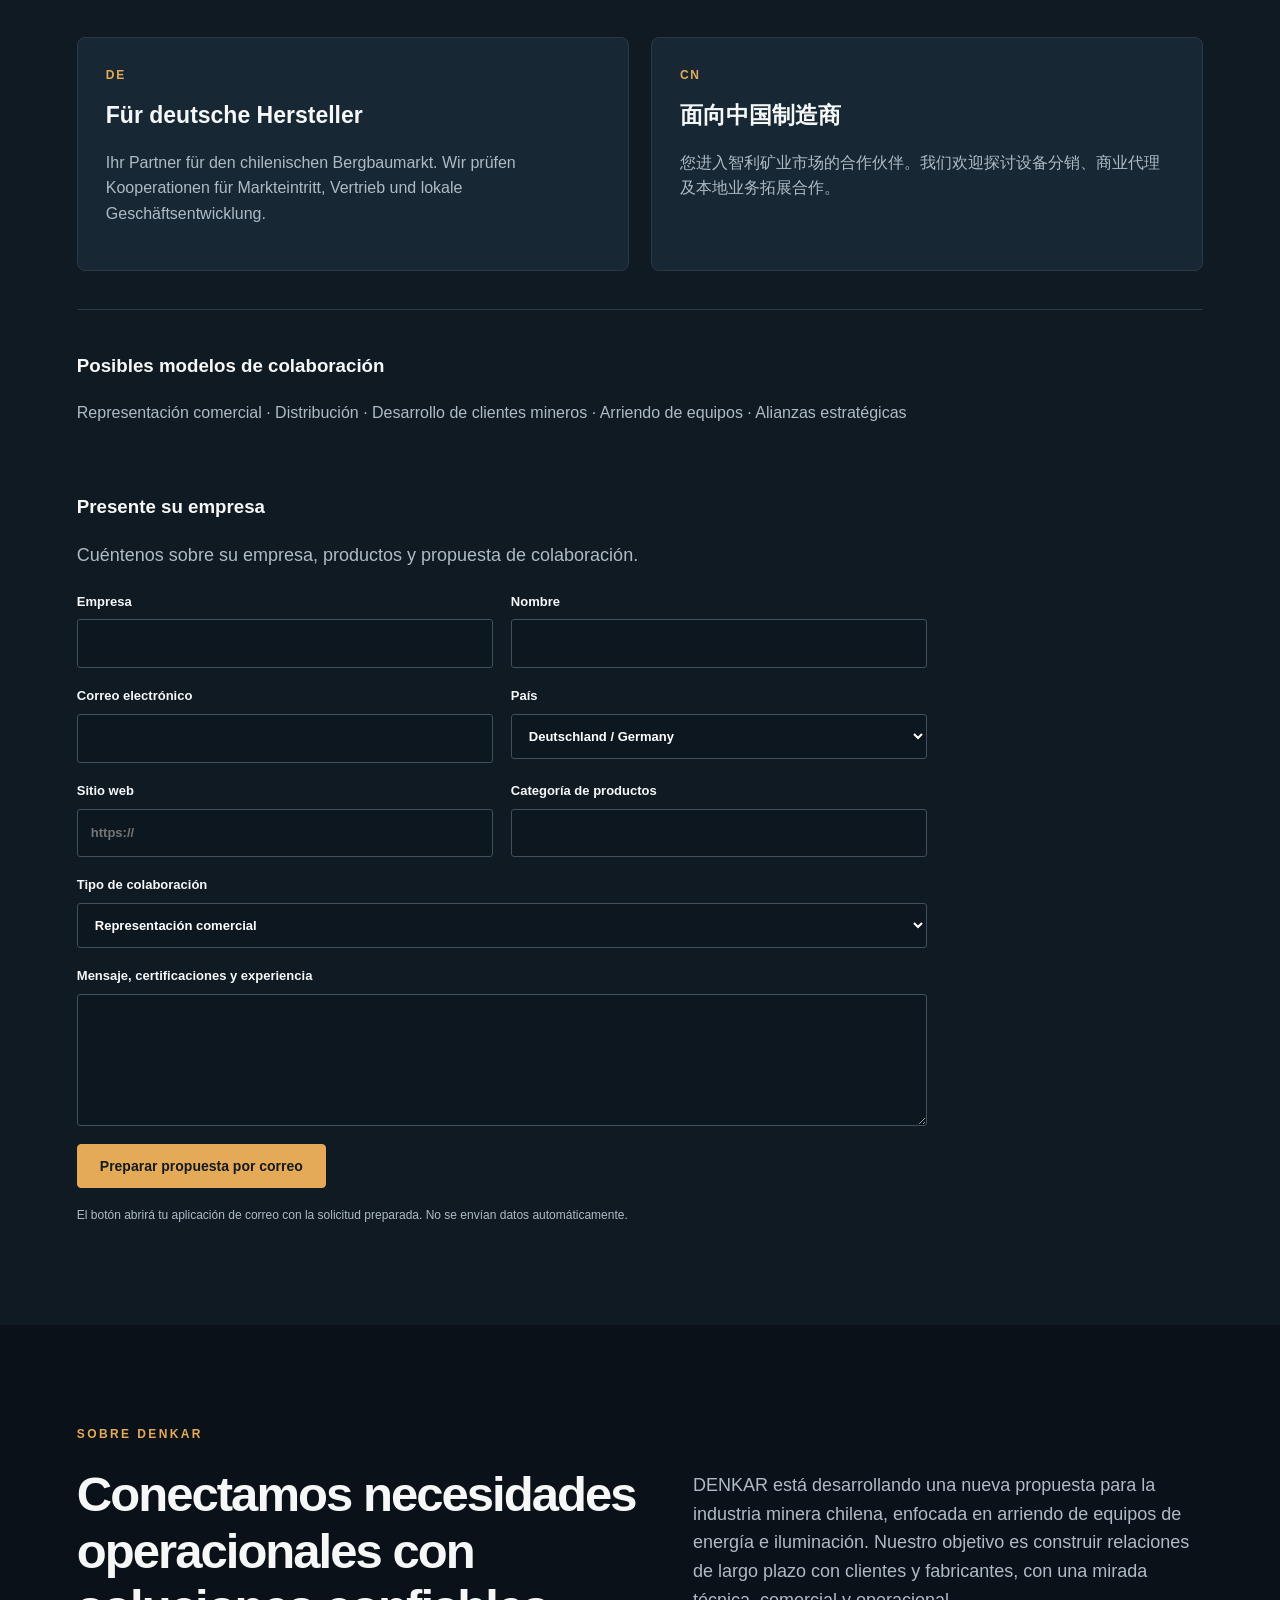
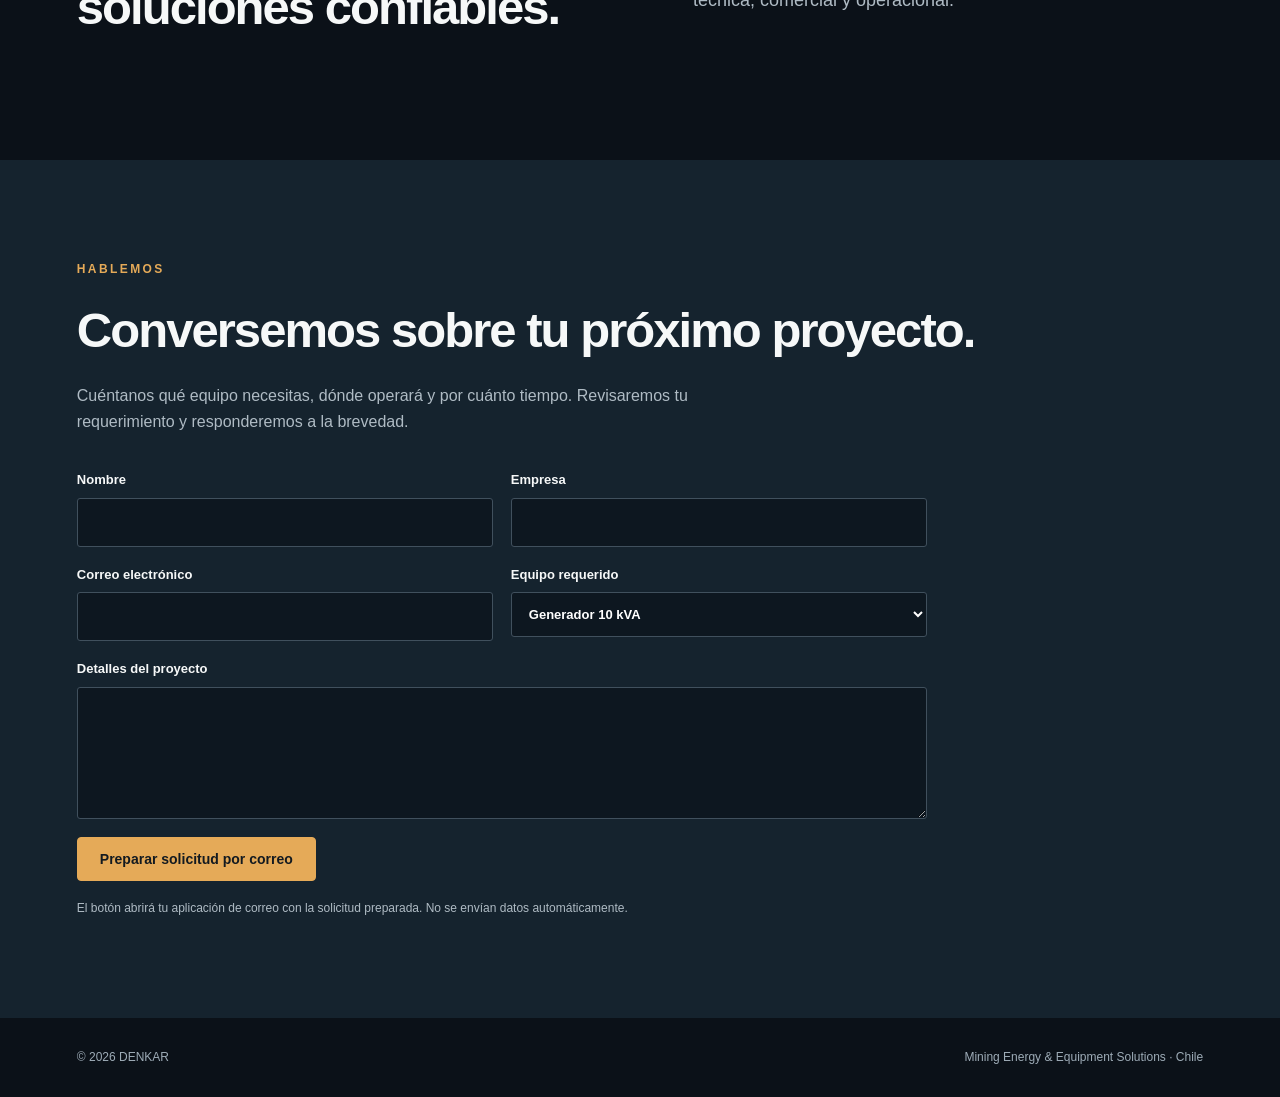
==== commit 20421ab4: "Add files via upload" ====
--- a/index.html
+++ b/index.html
@@ -3,7 +3,7 @@
 <header class="nav"><a class="brand" href="#home"><img alt="DENKAR logo" src="denkar-logo.png"/><span>DENKAR</span></a><nav><a data-i18n="navSolutions" href="#solutions">Soluciones</a><a data-i18n="navEquipment" href="#equipment">Equipos</a><a data-i18n="navAbout" href="#about">Nosotros</a><a data-i18n="navPartners" href="#partners">Alianzas internacionales</a><a data-i18n="navContact" href="#contact">Contacto</a></nav><div class="langs"><button aria-label="Español" id="es" type="button">ES</button><span>·</span><button aria-label="English" id="en" type="button">EN</button><span>·</span><button aria-label="Deutsch" id="de" type="button">DE</button><span>·</span><button aria-label="简体中文" id="zh" type="button">中文</button></div></header>
 <main><section class="hero" id="home"><div class="hero-inner"><div class="eyebrow" data-i18n="eyebrow">MINING ENERGY &amp; EQUIPMENT SOLUTIONS</div><h1 data-i18n="headline">Energía confiable para una minería en movimiento.</h1><p data-i18n="heroText">Soluciones flexibles de generación eléctrica e iluminación autónoma para proyectos y operaciones mineras en Chile.</p><div class="actions"><a class="btn primary" data-i18n="cta" href="#contact">Solicitar cotización</a><a class="btn outline" data-i18n="explore" href="#equipment">Explorar soluciones</a><a class="btn outline" data-i18n="partnerCta" href="#partners">Alianzas internacionales</a></div></div></section>
 <section class="section intro" id="solutions"><div class="section-label" data-i18n="solutionLabel">NUESTRA PROPUESTA</div><h2 data-i18n="solutionTitle">Equipos para operaciones que no se detienen.</h2><p data-i18n="solutionText">Desarrollamos una oferta de arriendo de equipos orientada a continuidad operacional, flexibilidad y eficiencia energética en entornos mineros exigentes.</p><div class="features"><div><strong>01</strong><h3 data-i18n="feature1">Flexibilidad comercial</h3><p data-i18n="feature1Text">Alternativas de arriendo según las necesidades de cada proyecto.</p></div><div><strong>02</strong><h3 data-i18n="feature2">Foco minero</h3><p data-i18n="feature2Text">Soluciones diseñadas para contratistas, proyectos y faenas.</p></div><div><strong>03</strong><h3 data-i18n="feature3">Eficiencia energética</h3><p data-i18n="feature3Text">Tecnologías solares y alternativas de generación para cada aplicación.</p></div></div></section>
-<section class="section equipment" id="equipment"><div class="section-label" data-i18n="equipmentLabel">PORTAFOLIO EN DESARROLLO</div><h2 data-i18n="equipmentTitle">Nuestras soluciones</h2><div class="cards"><article class="equipment-card"><img alt="Generador eléctrico en entorno minero" class="equipment-photo" loading="lazy" src="generadores-mineria.jpg"/><div class="card-content"><span class="tag" data-i18n="development">Portafolio en evaluación · Consultar disponibilidad</span><h3 data-i18n="product_g10">Generador 10 kVA</h3><p class="equipment-meta">8 kW Prime</p><p data-i18n="desc_g10">Solución de arriendo para proyectos mineros. Especificaciones sujetas a selección del fabricante.</p><a class="btn outline" data-i18n="productCta" href="#contact">Consultar equipo</a></div></article><article class="equipment-card"><img alt="Generador eléctrico en entorno minero" class="equipment-photo" loading="lazy" src="generadores-mineria.jpg"/><div class="card-content"><span class="tag" data-i18n="development">Portafolio en evaluación · Consultar disponibilidad</span><h3 data-i18n="product_g55">Generador 55 kVA</h3><p class="equipment-meta">44 kW Prime</p><p data-i18n="desc_g55">Solución de arriendo para proyectos mineros. Especificaciones sujetas a selección del fabricante.</p><a class="btn outline" data-i18n="productCta" href="#contact">Consultar equipo</a></div></article><article class="equipment-card"><img alt="Generador eléctrico en entorno minero" class="equipment-photo" loading="lazy" src="generadores-mineria.jpg"/><div class="card-content"><span class="tag" data-i18n="development">Portafolio en evaluación · Consultar disponibilidad</span><h3 data-i18n="product_g100">Generador 100 kVA</h3><p class="equipment-meta">80 kW Prime</p><p data-i18n="desc_g100">Solución de arriendo para proyectos mineros. Especificaciones sujetas a selección del fabricante.</p><a class="btn outline" data-i18n="productCta" href="#contact">Consultar equipo</a></div></article><article class="equipment-card"><img alt="Torre solar en entorno minero" class="equipment-photo" loading="lazy" src="torres-solares-mineria.jpg"/><div class="card-content"><span class="tag" data-i18n="development">Portafolio en evaluación · Consultar disponibilidad</span><h3 data-i18n="product_solar">Torre de iluminación solar</h3><p class="equipment-meta">LiFePO4 · LED</p><p data-i18n="desc_solar">Solución de arriendo para proyectos mineros. Especificaciones sujetas a selección del fabricante.</p><a class="btn outline" data-i18n="productCta" href="#contact">Consultar equipo</a></div></article><article class="equipment-card"><img alt="Torre solar en entorno minero" class="equipment-photo" loading="lazy" src="torres-solares-mineria.jpg"/><div class="card-content"><span class="tag" data-i18n="development">Portafolio en evaluación · Consultar disponibilidad</span><h3 data-i18n="product_hybrid">Torre de iluminación híbrida</h3><p class="equipment-meta">Solar + backup</p><p data-i18n="desc_hybrid">Solución de arriendo para proyectos mineros. Especificaciones sujetas a selección del fabricante.</p><a class="btn outline" data-i18n="productCta" href="#contact">Consultar equipo</a></div></article></div><p class="visual-note" data-i18n="visualNote">Imágenes ilustrativas. Modelos y disponibilidad sujetos a confirmación.</p></section>
+<section class="section equipment" id="equipment"><div class="section-label" data-i18n="equipmentLabel">PORTAFOLIO EN DESARROLLO</div><h2 data-i18n="equipmentTitle">Nuestras soluciones</h2><div class="cards"><article class="equipment-card"><img alt="Generador eléctrico en entorno minero" class="equipment-photo" loading="lazy" src="generador-10kva.jpg"/><div class="card-content"><span class="tag" data-i18n="development">Portafolio en evaluación · Consultar disponibilidad</span><h3 data-i18n="product_g10">Generador 10 kVA</h3><p class="equipment-meta">8 kW referenciales</p><p data-i18n="desc_g10">Solución de arriendo para proyectos mineros. Especificaciones sujetas a selección del fabricante.</p><a class="btn outline" data-i18n="productCta" href="#contact">Consultar equipo</a></div></article><article class="equipment-card"><img alt="Generador eléctrico en entorno minero" class="equipment-photo" loading="lazy" src="generador-55kva.jpg"/><div class="card-content"><span class="tag" data-i18n="development">Portafolio en evaluación · Consultar disponibilidad</span><h3 data-i18n="product_g55">Generador 55 kVA</h3><p class="equipment-meta">44 kW referenciales</p><p data-i18n="desc_g55">Solución de arriendo para proyectos mineros. Especificaciones sujetas a selección del fabricante.</p><a class="btn outline" data-i18n="productCta" href="#contact">Consultar equipo</a></div></article><article class="equipment-card"><img alt="Generador eléctrico en entorno minero" class="equipment-photo" loading="lazy" src="generador-100kva.jpg"/><div class="card-content"><span class="tag" data-i18n="development">Portafolio en evaluación · Consultar disponibilidad</span><h3 data-i18n="product_g100">Generador 100 kVA</h3><p class="equipment-meta">80 kW referenciales</p><p data-i18n="desc_g100">Solución de arriendo para proyectos mineros. Especificaciones sujetas a selección del fabricante.</p><a class="btn outline" data-i18n="productCta" href="#contact">Consultar equipo</a></div></article><article class="equipment-card"><img alt="Torre solar en entorno minero" class="equipment-photo" loading="lazy" src="torres-solares-mineria.jpg"/><div class="card-content"><span class="tag" data-i18n="development">Portafolio en evaluación · Consultar disponibilidad</span><h3 data-i18n="product_solar">Torre de iluminación solar</h3><p class="equipment-meta">LiFePO4 · LED</p><p data-i18n="desc_solar">Solución de arriendo para proyectos mineros. Especificaciones sujetas a selección del fabricante.</p><a class="btn outline" data-i18n="productCta" href="#contact">Consultar equipo</a></div></article><article class="equipment-card"><img alt="Torre solar en entorno minero" class="equipment-photo" loading="lazy" src="torres-solares-mineria.jpg"/><div class="card-content"><span class="tag" data-i18n="development">Portafolio en evaluación · Consultar disponibilidad</span><h3 data-i18n="product_hybrid">Torre de iluminación híbrida</h3><p class="equipment-meta">Solar + backup</p><p data-i18n="desc_hybrid">Solución de arriendo para proyectos mineros. Especificaciones sujetas a selección del fabricante.</p><a class="btn outline" data-i18n="productCta" href="#contact">Consultar equipo</a></div></article></div><p class="visual-note" data-i18n="visualNote">Imágenes ilustrativas. Modelos y disponibilidad sujetos a confirmación.</p></section>
 <section class="section partners" id="partners"><div class="section-label" data-i18n="partnerLabel">ALIANZAS INTERNACIONALES</div><h2 data-i18n="partnerTitle">Su socio comercial en la minería chilena.</h2><p class="partner-intro" data-i18n="partnerIntro">Buscamos fabricantes de Alemania, China y otros mercados que quieran explorar oportunidades de distribución, representación y arriendo de equipos en Chile. Evaluamos cada alianza según su viabilidad comercial y operativa.</p><div class="partner-columns"><article><div class="partner-mark">DE</div><h3>Für deutsche Hersteller</h3><p>Ihr Partner für den chilenischen Bergbaumarkt. Wir prüfen Kooperationen für Markteintritt, Vertrieb und lokale Geschäftsentwicklung.</p></article><article><div class="partner-mark">CN</div><h3>面向中国制造商</h3><p>您进入智利矿业市场的合作伙伴。我们欢迎探讨设备分销、商业代理及本地业务拓展合作。</p></article></div><div class="partner-services"><h3 data-i18n="partnerServicesTitle">Posibles modelos de colaboración</h3><p data-i18n="partnerServices">Representación comercial · Distribución · Desarrollo de clientes mineros · Arriendo de equipos · Alianzas estratégicas</p></div><h3 data-i18n="partnerFormTitle">Presente su empresa</h3><p class="partner-intro" data-i18n="partnerFormIntro">Cuéntenos sobre su empresa, sus productos y la colaboración que propone.</p><form id="partnerForm"><label><span data-i18n="company">Empresa</span><input maxlength="160" name="company" required=""/></label><label><span data-i18n="name">Nombre</span><input maxlength="120" name="name" required=""/></label><label><span data-i18n="email">Correo electrónico</span><input maxlength="160" name="email" required="" type="email"/></label><label><span data-i18n="country">País</span><select name="country" required=""><option value="Germany">Deutschland / Germany</option><option value="China">中国 / China</option><option value="Other">Other / Otro</option></select></label><label><span data-i18n="website">Sitio web</span><input maxlength="200" name="website" placeholder="https://" type="url"/></label><label><span data-i18n="productCategory">Categoría de productos</span><input maxlength="200" name="products" required=""/></label><label class="wide"><span data-i18n="collaboration">Tipo de colaboración propuesta</span><select name="model"><option data-i18n="representation" value="Commercial representation">Representación comercial</option><option data-i18n="distribution" value="Distribution">Distribución</option><option data-i18n="rentalPartnership" value="Equipment rental partnership">Alianza de arriendo</option><option data-i18n="other" value="Other">Otra solución</option></select></label><label class="wide"><span data-i18n="partnerMessage">Mensaje, certificaciones y experiencia</span><textarea maxlength="2500" name="message" rows="5"></textarea></label><button class="btn primary" data-i18n="partnerSend" type="submit">Preparar propuesta por correo</button><p class="form-note" data-i18n="formNote">El botón abrirá tu aplicación de correo con la solicitud preparada. No se envían datos automáticamente.</p></form></section>
 <section class="section about" id="about"><div><div class="section-label" data-i18n="aboutLabel">SOBRE DENKAR</div><h2 data-i18n="aboutTitle">Conectamos necesidades operacionales con soluciones confiables.</h2></div><p data-i18n="aboutText">DENKAR está desarrollando una nueva propuesta para la industria minera chilena, enfocada en arriendo de equipos de energía e iluminación. Nuestro objetivo es construir relaciones de largo plazo con clientes y fabricantes, con una mirada técnica, comercial y operacional.</p></section>
 <section class="section contact" id="contact"><div class="section-label" data-i18n="contactLabel">HABLEMOS</div><h2 data-i18n="contactTitle">Conversemos sobre tu próximo proyecto.</h2><p data-i18n="contactText">Cuéntanos qué equipo necesitas, dónde operará y por cuánto tiempo. Revisaremos tu requerimiento y responderemos a la brevedad.</p><form id="quoteForm"><label><span data-i18n="name">Nombre</span><input maxlength="120" name="name" required=""/></label><label><span data-i18n="company">Empresa</span><input maxlength="120" name="company" required=""/></label><label><span data-i18n="email">Correo electrónico</span><input maxlength="160" name="email" required="" type="email"/></label><label><span data-i18n="equipmentType">Equipo requerido</span><select name="equipment"><option data-i18n="product_g10" value="g10">Generador 10 kVA</option><option data-i18n="product_g55" value="g55">Generador 55 kVA</option><option data-i18n="product_g100" value="g100">Generador 100 kVA</option><option data-i18n="product_solar" value="solar">Torre solar</option><option data-i18n="product_hybrid" value="hybrid">Torre híbrida</option><option data-i18n="other" value="other">Otra solución</option></select></label><label class="wide"><span data-i18n="message">Detalles del proyecto</span><textarea maxlength="2500" name="message" required="" rows="5"></textarea></label><button class="btn primary" data-i18n="send" type="submit">Preparar solicitud por correo</button><p class="form-note" data-i18n="formNote">El botón abrirá tu aplicación de correo con la solicitud preparada. No se envían datos automáticamente.</p></form></section></main><footer><span>© <span id="year"></span> DENKAR</span><span>Mining Energy &amp; Equipment Solutions · Chile</span></footer><script src="script.js"></script></body></html>
